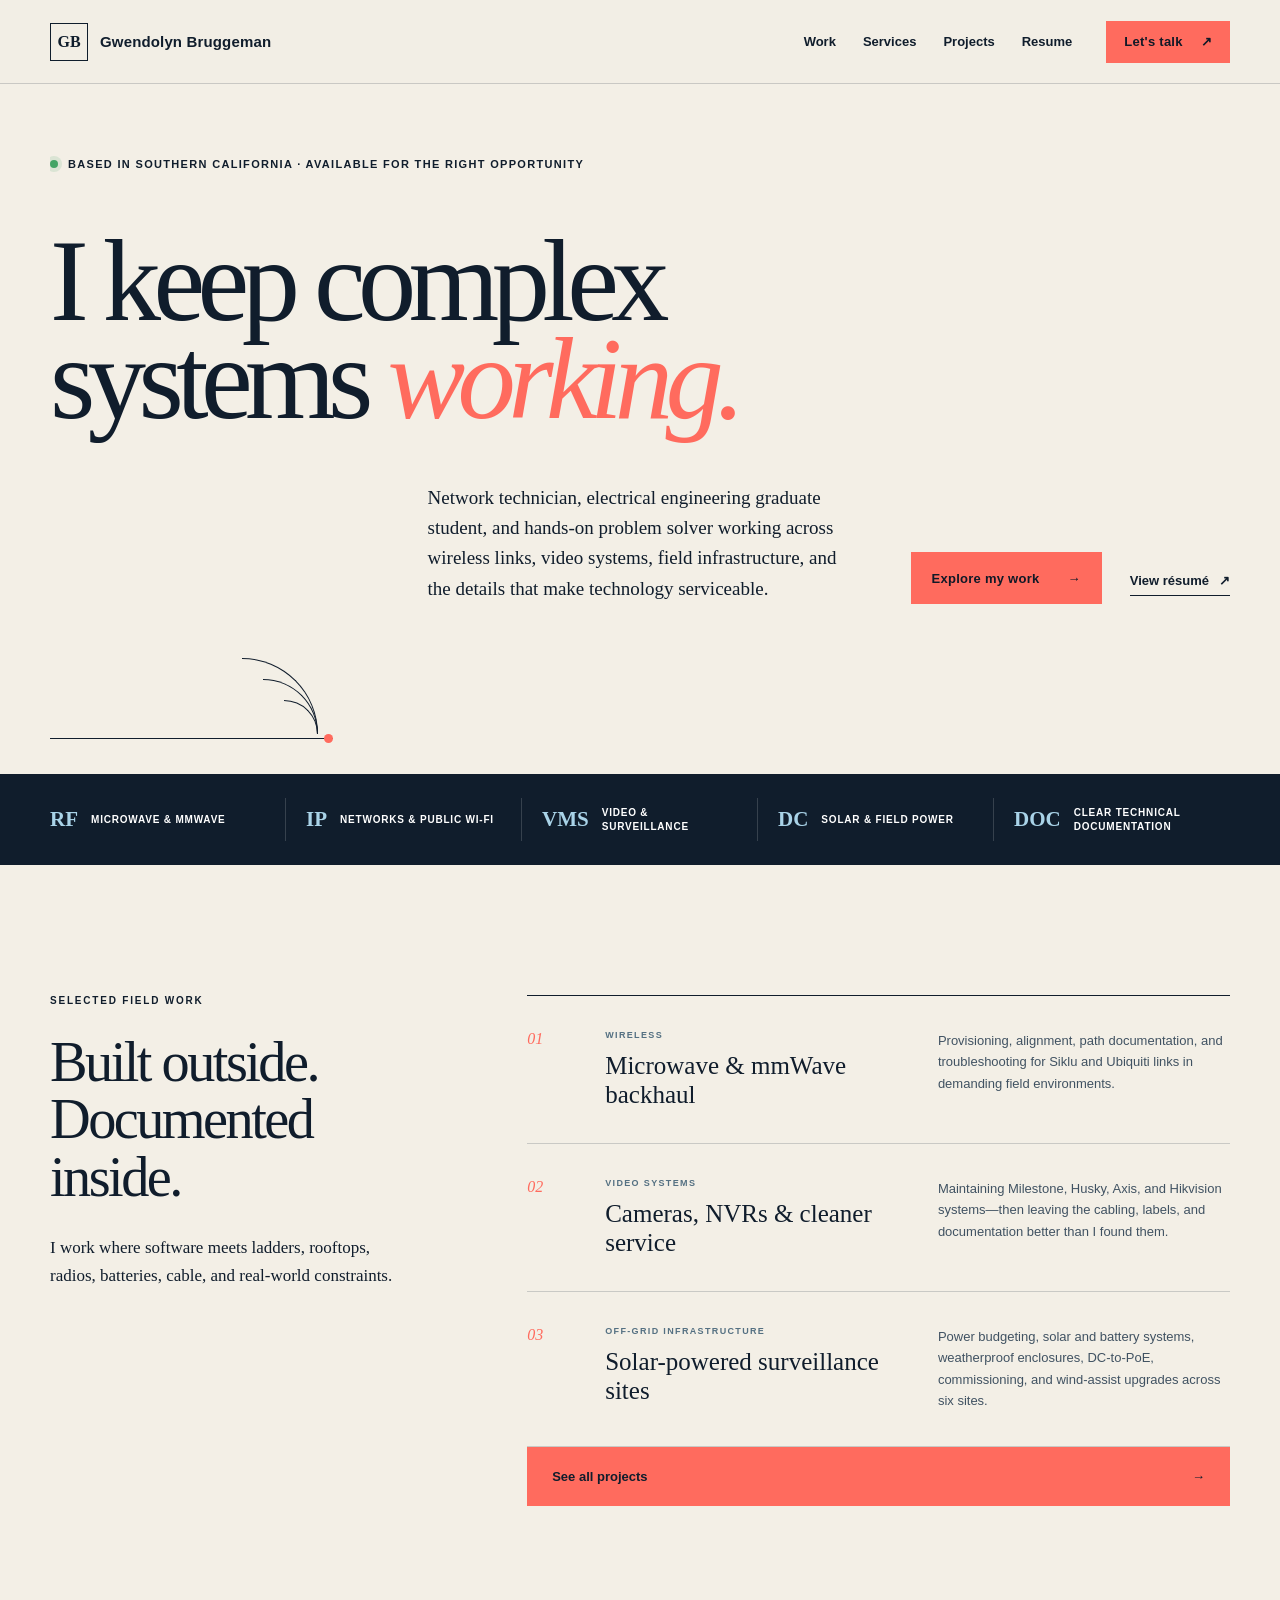
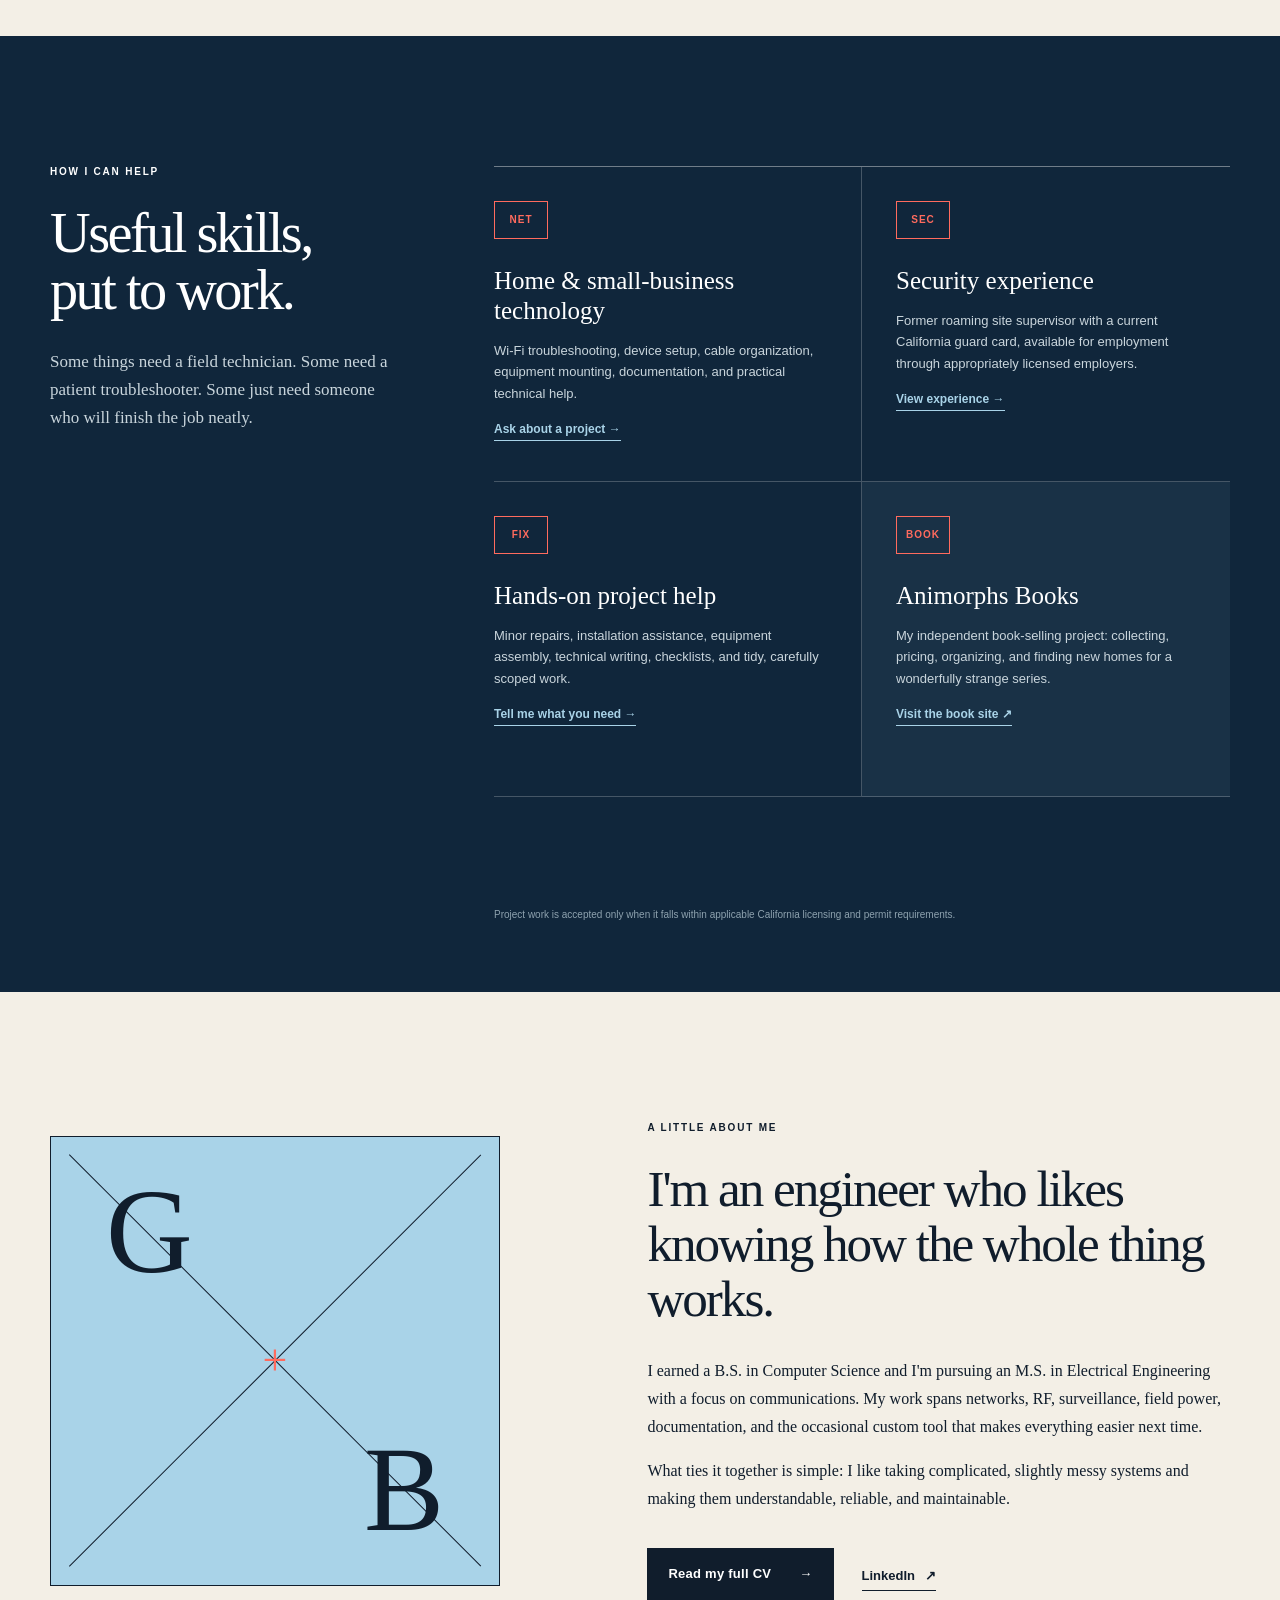
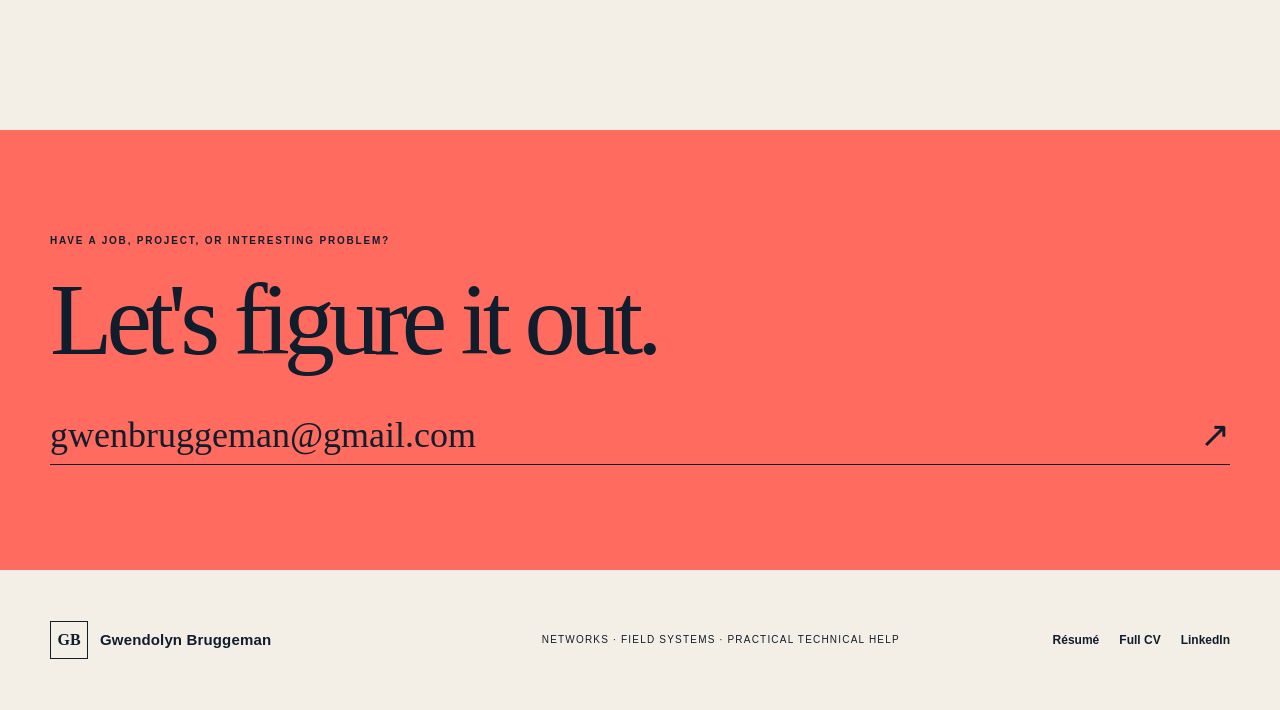
==== index.html @ 7a4c6c15 "Add files via upload" ====
<!doctype html>
<html lang="en">
<head>
  <meta charset="utf-8">
  <meta name="viewport" content="width=device-width, initial-scale=1">
  <title>Gwendolyn Bruggeman | Networks &amp; Field Systems</title>
  <meta name="description" content="Network technician and electrical engineering graduate student working across wireless links, video systems, field infrastructure, and practical technical projects.">
  <link rel="canonical" href="https://gwenbruggeman.com/">
  <link rel="icon" href="assets/favicon.svg">
  <link rel="stylesheet" href="assets/style.css">
  <meta property="og:type" content="website"><meta property="og:title" content="Gwendolyn Bruggeman"><meta property="og:description" content="Networks · Field Systems · Practical Technical Help"><meta property="og:url" content="https://gwenbruggeman.com/"><meta property="og:image" content="https://gwenbruggeman.com/assets/og.png">
  <meta name="twitter:card" content="summary_large_image"><meta name="twitter:title" content="Gwendolyn Bruggeman"><meta name="twitter:description" content="Networks · Field Systems · Practical Technical Help"><meta name="twitter:image" content="https://gwenbruggeman.com/assets/og.png">
  <script type="application/ld+json">{"@context":"https://schema.org","@type":"Person","name":"Gwendolyn Bruggeman","url":"https://gwenbruggeman.com","jobTitle":"Network Technician","sameAs":["https://www.linkedin.com/in/gwenbruggeman/"],"alumniOf":[{"@type":"CollegeOrUniversity","name":"Whitworth University"}]}</script>
</head>
<body><main>
  <header class="site-header"><a class="wordmark" href="./" aria-label="Gwendolyn Bruggeman home"><span>GB</span><strong>Gwendolyn Bruggeman</strong></a><nav aria-label="Main navigation"><a href="#work">Work</a><a href="#services">Services</a><a href="portfolio/">Projects</a><a href="resume/">Resume</a></nav><a class="button button-small" href="mailto:gwenbruggeman@gmail.com">Let&apos;s talk <span>↗</span></a></header>
  <section class="hero shell"><div class="hero-kicker"><span class="status-dot"></span> Based in Southern California · Available for the right opportunity</div><h1>I keep complex<br>systems <em>working.</em></h1><div class="hero-bottom"><p>Network technician, electrical engineering graduate student, and hands-on problem solver working across wireless links, video systems, field infrastructure, and the details that make technology serviceable.</p><div class="hero-actions"><a class="button" href="portfolio/">Explore my work <span>→</span></a><a class="text-link" href="resume/">View résumé <span>↗</span></a></div></div><div class="signal-line" aria-hidden="true"><span></span><i></i><i></i><i></i></div></section>
  <section class="proof-strip" aria-label="Areas of expertise"><div><b>RF</b><span>Microwave &amp; mmWave</span></div><div><b>IP</b><span>Networks &amp; public Wi-Fi</span></div><div><b>VMS</b><span>Video &amp; surveillance</span></div><div><b>DC</b><span>Solar &amp; field power</span></div><div><b>DOC</b><span>Clear technical documentation</span></div></section>
  <section class="section shell" id="work"><div class="section-intro"><p class="eyebrow">SELECTED FIELD WORK</p><h2>Built outside.<br>Documented inside.</h2><p class="lede">I work where software meets ladders, rooftops, radios, batteries, cable, and real-world constraints.</p></div><div class="project-list">
    <article class="project-row"><div class="project-number">01</div><div><p class="project-tag">WIRELESS</p><h3>Microwave &amp; mmWave backhaul</h3></div><p>Provisioning, alignment, path documentation, and troubleshooting for Siklu and Ubiquiti links in demanding field environments.</p></article>
    <article class="project-row"><div class="project-number">02</div><div><p class="project-tag">VIDEO SYSTEMS</p><h3>Cameras, NVRs &amp; cleaner service</h3></div><p>Maintaining Milestone, Husky, Axis, and Hikvision systems—then leaving the cabling, labels, and documentation better than I found them.</p></article>
    <article class="project-row"><div class="project-number">03</div><div><p class="project-tag">OFF-GRID INFRASTRUCTURE</p><h3>Solar-powered surveillance sites</h3></div><p>Power budgeting, solar and battery systems, weatherproof enclosures, DC-to-PoE, commissioning, and wind-assist upgrades across six sites.</p></article>
    <a class="all-projects" href="portfolio/">See all projects <span>→</span></a></div></section>
  <section class="services-section" id="services"><div class="shell"><div class="section-intro light"><p class="eyebrow">HOW I CAN HELP</p><h2>Useful skills,<br>put to work.</h2><p class="lede">Some things need a field technician. Some need a patient troubleshooter. Some just need someone who will finish the job neatly.</p></div><div class="service-grid">
    <article><span class="service-mark">NET</span><h3>Home &amp; small-business technology</h3><p>Wi-Fi troubleshooting, device setup, cable organization, equipment mounting, documentation, and practical technical help.</p><a href="mailto:gwenbruggeman@gmail.com?subject=Technical%20help">Ask about a project →</a></article>
    <article><span class="service-mark">SEC</span><h3>Security experience</h3><p>Former roaming site supervisor with a current California guard card, available for employment through appropriately licensed employers.</p><a href="cv/">View experience →</a></article>
    <article><span class="service-mark">FIX</span><h3>Hands-on project help</h3><p>Minor repairs, installation assistance, equipment assembly, technical writing, checklists, and tidy, carefully scoped work.</p><a href="mailto:gwenbruggeman@gmail.com?subject=Project%20inquiry">Tell me what you need →</a></article>
    <article class="books-card"><span class="service-mark">BOOK</span><h3>Animorphs Books</h3><p>My independent book-selling project: collecting, pricing, organizing, and finding new homes for a wonderfully strange series.</p><a href="https://animorphsbooks.com">Visit the book site ↗</a></article>
  </div><p class="scope-note">Project work is accepted only when it falls within applicable California licensing and permit requirements.</p></div></section>
  <section class="about-section shell"><div class="about-monogram" aria-hidden="true"><span>G</span><i>+</i><span>B</span></div><div class="about-copy"><p class="eyebrow">A LITTLE ABOUT ME</p><h2>I&apos;m an engineer who likes knowing how the whole thing works.</h2><p>I earned a B.S. in Computer Science and I&apos;m pursuing an M.S. in Electrical Engineering with a focus on communications. My work spans networks, RF, surveillance, field power, documentation, and the occasional custom tool that makes everything easier next time.</p><p>What ties it together is simple: I like taking complicated, slightly messy systems and making them understandable, reliable, and maintainable.</p><div class="about-links"><a class="button dark" href="cv/">Read my full CV <span>→</span></a><a class="text-link" href="https://www.linkedin.com/in/gwenbruggeman/">LinkedIn <span>↗</span></a></div></div></section>
  <section class="contact-section"><div class="shell contact-inner"><p class="eyebrow">HAVE A JOB, PROJECT, OR INTERESTING PROBLEM?</p><h2>Let&apos;s figure it out.</h2><a class="contact-email" href="mailto:gwenbruggeman@gmail.com">gwenbruggeman@gmail.com <span>↗</span></a></div></section>
  <footer class="site-footer shell"><div class="wordmark"><span>GB</span><strong>Gwendolyn Bruggeman</strong></div><p>Networks · Field Systems · Practical Technical Help</p><div><a href="resume/">Résumé</a><a href="cv/">Full CV</a><a href="https://www.linkedin.com/in/gwenbruggeman/">LinkedIn</a></div></footer>
</main></body></html>
---- assets/style.css ----
:root{--ink:#101d2c;--navy:#10263b;--paper:#f3efe6;--white:#fffdf8;--coral:#ff6b5e;--blue:#a9d3e8;--line:rgba(16,29,44,.18)}
*{box-sizing:border-box}html{scroll-behavior:smooth}body{margin:0;background:var(--paper);color:var(--ink);font-family:Arial,Helvetica,sans-serif}a{color:inherit;text-decoration:none}.shell{width:min(1180px,calc(100% - 48px));margin-inline:auto}
.site-header{min-height:84px;display:flex;align-items:center;padding:0 max(24px,calc((100vw - 1180px)/2));gap:34px;border-bottom:1px solid var(--line);background:rgba(243,239,230,.94);position:relative;z-index:10}.wordmark{display:flex;align-items:center;gap:12px;white-space:nowrap;margin-right:auto}.wordmark>span{display:grid;place-items:center;width:38px;height:38px;border:1px solid var(--ink);font-family:Georgia,serif;font-weight:bold}.wordmark strong{font-size:15px;letter-spacing:.01em}.site-header nav{display:flex;gap:27px}.site-header nav a{font-size:13px;font-weight:700}.site-header nav a:hover,.site-footer a:hover{color:var(--coral)}
.button{min-height:52px;display:inline-flex;align-items:center;justify-content:space-between;gap:28px;padding:0 20px;background:var(--coral);color:#111927;font-size:13px;font-weight:800;letter-spacing:.02em;border:1px solid var(--coral);transition:transform .18s,box-shadow .18s}.button:hover{transform:translateY(-2px);box-shadow:5px 5px 0 var(--ink)}.button-small{min-height:42px;padding-inline:17px;gap:18px}.button.dark{background:var(--ink);color:#fff;border-color:var(--ink)}.button.dark:hover{box-shadow:5px 5px 0 var(--coral)}.text-link{display:inline-flex;gap:10px;align-items:center;padding:12px 0 7px;border-bottom:1px solid currentColor;font-size:13px;font-weight:800}
.hero{padding-top:74px;min-height:690px;position:relative;overflow:hidden}.hero-kicker{display:flex;align-items:center;gap:10px;font-size:11px;letter-spacing:.12em;font-weight:800;text-transform:uppercase}.status-dot{width:8px;height:8px;border-radius:50%;background:#42a465;box-shadow:0 0 0 4px rgba(66,164,101,.14)}.hero h1{font-family:Georgia,'Times New Roman',serif;font-weight:400;font-size:clamp(64px,9.1vw,132px);letter-spacing:-.065em;line-height:.84;margin:62px 0 55px;max-width:1050px}.hero h1 em{color:var(--coral);font-weight:400}.hero-bottom{display:flex;align-items:flex-end;justify-content:space-between;gap:60px;padding-left:32%}.hero-bottom>p{font-family:Georgia,serif;max-width:610px;font-size:19px;line-height:1.6;margin:0}.hero-actions{display:flex;align-items:center;gap:28px;flex:0 0 auto}.signal-line{position:absolute;left:0;bottom:35px;width:24%;height:72px;border-bottom:1px solid var(--ink)}.signal-line span{position:absolute;bottom:-5px;right:0;width:9px;height:9px;background:var(--coral);border-radius:50%}.signal-line i{position:absolute;right:15px;bottom:4px;width:34px;height:34px;border:1px solid var(--ink);border-left:0;border-bottom:0;border-radius:0 100% 0 0}.signal-line i:nth-of-type(2){width:55px;height:55px}.signal-line i:nth-of-type(3){width:76px;height:76px}
.proof-strip{background:var(--ink);color:#fff;display:grid;grid-template-columns:repeat(5,1fr);padding:24px max(24px,calc((100vw - 1180px)/2))}.proof-strip div{display:flex;align-items:center;gap:13px;padding:8px 20px;border-right:1px solid rgba(255,255,255,.16)}.proof-strip div:first-child{padding-left:0}.proof-strip div:last-child{border:0}.proof-strip b{color:var(--blue);font-family:Georgia,serif;font-size:21px}.proof-strip span{font-size:10px;line-height:1.35;letter-spacing:.08em;text-transform:uppercase;font-weight:700}
.section{padding-top:130px;padding-bottom:130px;display:grid;grid-template-columns:34% 1fr;gap:76px}.eyebrow{font-size:10px!important;font-family:Arial,sans-serif!important;letter-spacing:.18em;font-weight:900;margin:0 0 28px}.section-intro h2{font-family:Georgia,serif;font-size:clamp(40px,4.4vw,64px);line-height:1.02;letter-spacing:-.045em;font-weight:400;margin:0 0 28px}.section-intro .lede{font-family:Georgia,serif;font-size:17px;line-height:1.65;max-width:350px}.project-list{border-top:1px solid var(--ink)}.project-row{display:grid;grid-template-columns:52px 1.05fr 1fr;gap:26px;padding:34px 0;border-bottom:1px solid var(--line)}.project-number{font-family:Georgia,serif;color:var(--coral);font-style:italic}.project-tag{color:#547082;font-size:9px!important;font-weight:900;letter-spacing:.15em;margin:0 0 11px}.project-row h3{margin:0;font-family:Georgia,serif;font-size:25px;font-weight:400;line-height:1.16}.project-row>p{font-size:13px;line-height:1.65;margin:0;color:#405262}.all-projects{display:flex;justify-content:space-between;background:var(--coral);padding:22px 25px;font-weight:800;font-size:13px}
.services-section{background:var(--navy);color:#fff;padding:130px 0 70px}.services-section>.shell{display:grid;grid-template-columns:30% 1fr;gap:90px}.section-intro.light .lede{color:#c9d5dc}.service-grid{display:grid;grid-template-columns:1fr 1fr;border-top:1px solid rgba(255,255,255,.4)}.service-grid article{min-height:315px;padding:34px 34px 26px 0;border-bottom:1px solid rgba(255,255,255,.22)}.service-grid article:nth-child(odd){border-right:1px solid rgba(255,255,255,.22)}.service-grid article:nth-child(even){padding-left:34px}.service-mark{display:grid;place-items:center;width:54px;height:38px;border:1px solid var(--coral);color:var(--coral);font-size:10px;letter-spacing:.1em;font-weight:900}.service-grid h3{font-family:Georgia,serif;font-weight:400;font-size:25px;line-height:1.2;margin:27px 0 14px}.service-grid p{color:#c9d5dc;line-height:1.65;font-size:13px;min-height:66px}.service-grid a{color:var(--blue);font-size:12px;font-weight:800;border-bottom:1px solid currentColor;padding-bottom:4px}.books-card{background:rgba(169,211,232,.06)}.scope-note{grid-column:2;color:#8ea2af;font-size:10px;line-height:1.5;margin:20px 0 0}
.about-section{padding-top:130px;padding-bottom:130px;display:grid;grid-template-columns:43% 1fr;gap:90px;align-items:center}.about-monogram{aspect-ratio:1;max-width:450px;border:1px solid var(--ink);display:grid;place-items:center;position:relative;background:var(--blue);overflow:hidden}.about-monogram:before,.about-monogram:after{content:'';position:absolute;width:130%;height:1px;background:var(--ink);transform:rotate(45deg)}.about-monogram:after{transform:rotate(-45deg)}.about-monogram span{position:absolute;font:120px/.8 Georgia,serif;z-index:1}.about-monogram span:first-child{top:47px;left:55px}.about-monogram span:last-child{bottom:47px;right:55px}.about-monogram i{font:44px Georgia,serif;color:var(--coral);z-index:2}.about-copy h2{font:400 clamp(38px,4vw,57px)/1.08 Georgia,serif;letter-spacing:-.04em;margin:0 0 30px}.about-copy>p:not(.eyebrow){font:16px/1.75 Georgia,serif;max-width:610px}.about-links{display:flex;align-items:center;gap:28px;margin-top:35px}
.contact-section{background:var(--coral);padding:105px 0}.contact-inner h2{font:400 clamp(58px,8vw,110px)/.9 Georgia,serif;letter-spacing:-.06em;margin:0 0 48px}.contact-email{font:400 clamp(20px,3vw,36px) Georgia,serif;border-bottom:1px solid currentColor;padding-bottom:8px;display:flex;justify-content:space-between}.site-footer{min-height:140px;display:flex;align-items:center;gap:35px}.site-footer>p{margin:0 auto;font-size:10px;text-transform:uppercase;letter-spacing:.12em}.site-footer>div:last-child{display:flex;gap:20px;font-size:12px;font-weight:700}
.page-hero{padding:100px 0 110px;border-bottom:1px solid var(--ink)}.page-hero h1{font:400 clamp(62px,8.5vw,118px)/.88 Georgia,serif;letter-spacing:-.06em;margin:0 0 42px}.page-hero h1 em{color:var(--coral);font-weight:400}.page-hero>p:last-child{font:18px/1.65 Georgia,serif;max-width:700px;margin-left:34%}.page-hero.compact h1{font-size:clamp(58px,7.5vw,100px)}
.portfolio-list{padding:45px 0 120px}.case-study{padding:65px 0;border-bottom:1px solid var(--line)}.case-head{display:grid;grid-template-columns:70px 1fr;margin-bottom:43px}.case-head>span{font:italic 19px Georgia,serif;color:var(--coral)}.case-head h2{font:400 clamp(34px,4vw,54px)/1 Georgia,serif;letter-spacing:-.04em;margin:0 0 12px}.case-head small{font-size:11px;letter-spacing:.08em;color:#627381;text-transform:uppercase}.case-body{display:grid;grid-template-columns:repeat(3,1fr);gap:50px;margin-left:70px}.case-body b{font-size:9px;letter-spacing:.17em}.case-body p{font:15px/1.65 Georgia,serif;color:#354959}.case-stack{margin:30px 0 0 70px;padding-top:18px;border-top:1px solid var(--line);font-size:10px;letter-spacing:.1em;text-transform:uppercase;color:#597080}
.resume-page{padding:90px 0 120px}.resume-title{display:grid;grid-template-columns:1fr auto;gap:60px;padding-bottom:65px;border-bottom:3px solid var(--ink)}.resume-title h1{font:400 clamp(65px,8vw,108px)/.82 Georgia,serif;letter-spacing:-.07em;margin:0}.resume-role{font-size:12px;font-weight:900;letter-spacing:.1em;text-transform:uppercase;margin-top:35px}.resume-actions{display:flex;flex-direction:column;align-items:flex-end;justify-content:flex-end;gap:14px;font-size:12px;font-weight:700}.resume-grid{display:grid;grid-template-columns:30% 1fr;gap:80px;padding-top:60px}.resume-grid aside{border-right:1px solid var(--line);padding-right:45px}.resume-grid aside section{margin-bottom:50px}.resume-grid h2{font-size:10px;letter-spacing:.17em;text-transform:uppercase;margin:0 0 22px}.resume-grid aside ul{list-style:none;padding:0}.resume-grid aside li,.resume-grid aside p{font:14px/1.6 Georgia,serif;margin-bottom:9px}.resume-grid aside li:before{content:'—';color:var(--coral);margin-right:8px}.resume-grid aside i{color:#5f7281}.resume-summary{font:22px/1.6 Georgia,serif;margin:0 0 55px}.resume-main article{display:grid;grid-template-columns:1fr auto;gap:20px;padding:34px 0;border-top:1px solid var(--line)}.resume-main article h3{font:400 29px Georgia,serif;margin:0 0 5px}.resume-main article span{font-size:11px;font-weight:800;letter-spacing:.08em;text-transform:uppercase;color:#537083}.resume-main article time{font:italic 14px Georgia,serif;color:#597080}.resume-main article ul{grid-column:1/-1;margin:0;padding-left:18px}.resume-main article li{font:15px/1.62 Georgia,serif;margin:7px 0}
.cv-layout{display:grid;grid-template-columns:25% 1fr;gap:80px;padding:90px 0 130px}.cv-layout aside{border-right:1px solid var(--line);padding-right:40px}.cv-layout aside>div{margin-bottom:50px}.cv-layout aside a{display:block;font-size:12px;font-weight:700;margin-bottom:12px;overflow-wrap:anywhere}.cv-layout aside p:not(.eyebrow){font:14px/1.7 Georgia,serif}.cv-heading{display:flex;justify-content:space-between}.cv-heading a{font-size:12px;font-weight:800}.cv-item{display:grid;grid-template-columns:42px 1fr auto;gap:24px;padding:34px 0;border-top:1px solid var(--line)}.cv-item>span{font:italic 13px Georgia,serif;color:var(--coral)}.cv-item h2{font:400 28px Georgia,serif;margin:0 0 6px}.cv-item h3{font-size:10px;letter-spacing:.12em;text-transform:uppercase;margin:0 0 15px;color:#537083}.cv-item p{font:14px/1.65 Georgia,serif;margin:0;max-width:620px}.cv-item time{font:italic 13px Georgia,serif;color:#597080}.cv-extra{background:var(--blue);padding:38px;margin-top:45px}.cv-extra p:not(.eyebrow){font:15px/1.65 Georgia,serif}
@media(max-width:900px){.site-header nav{display:none}.hero{min-height:auto;padding-bottom:90px}.hero-bottom{padding-left:0;align-items:flex-start;flex-direction:column}.signal-line{display:none}.proof-strip{grid-template-columns:1fr 1fr}.proof-strip div{border-bottom:1px solid rgba(255,255,255,.16)}.section,.services-section>.shell,.about-section{grid-template-columns:1fr;gap:60px}.scope-note{grid-column:1}.section-intro .lede{max-width:600px}.page-hero>p:last-child{margin-left:0}.resume-grid,.cv-layout{grid-template-columns:1fr;gap:50px}.resume-grid aside,.cv-layout aside{border-right:0;border-bottom:1px solid var(--line);padding-right:0;display:grid;grid-template-columns:repeat(2,1fr);gap:25px}.case-body{grid-template-columns:1fr;margin-left:70px;gap:18px}}
@media(max-width:620px){.shell{width:min(100% - 32px,1180px)}.site-header{min-height:72px;padding-inline:16px}.site-header .wordmark strong{display:none}.button-small{font-size:11px}.hero{padding-top:48px}.hero h1{margin:42px 0 40px;font-size:59px}.hero-bottom>p{font-size:17px}.hero-actions{align-items:stretch;flex-direction:column;width:100%}.proof-strip{grid-template-columns:1fr}.proof-strip div{padding:12px 0;border-right:0}.section,.services-section{padding-top:85px;padding-bottom:85px}.project-row{grid-template-columns:38px 1fr}.project-row>p{grid-column:2}.service-grid{grid-template-columns:1fr}.service-grid article:nth-child(odd){border-right:0}.service-grid article:nth-child(even){padding-left:0}.about-section{padding-top:85px;padding-bottom:85px}.about-monogram{width:100%}.site-footer{flex-direction:column;justify-content:center;padding-block:40px}.site-footer>p{margin:0;text-align:center}.page-hero{padding:70px 0}.page-hero h1{font-size:53px}.case-head{grid-template-columns:38px 1fr}.case-body{margin-left:38px}.case-stack{margin-left:38px}.resume-title{grid-template-columns:1fr}.resume-title h1{font-size:61px}.resume-actions{align-items:flex-start}.resume-grid aside,.cv-layout aside{grid-template-columns:1fr}.cv-item{grid-template-columns:30px 1fr}.cv-item time{grid-column:2}.cv-heading{display:block}.cv-heading a{display:block;margin-bottom:25px}}
@media(prefers-reduced-motion:reduce){html{scroll-behavior:auto}.button{transition:none}}
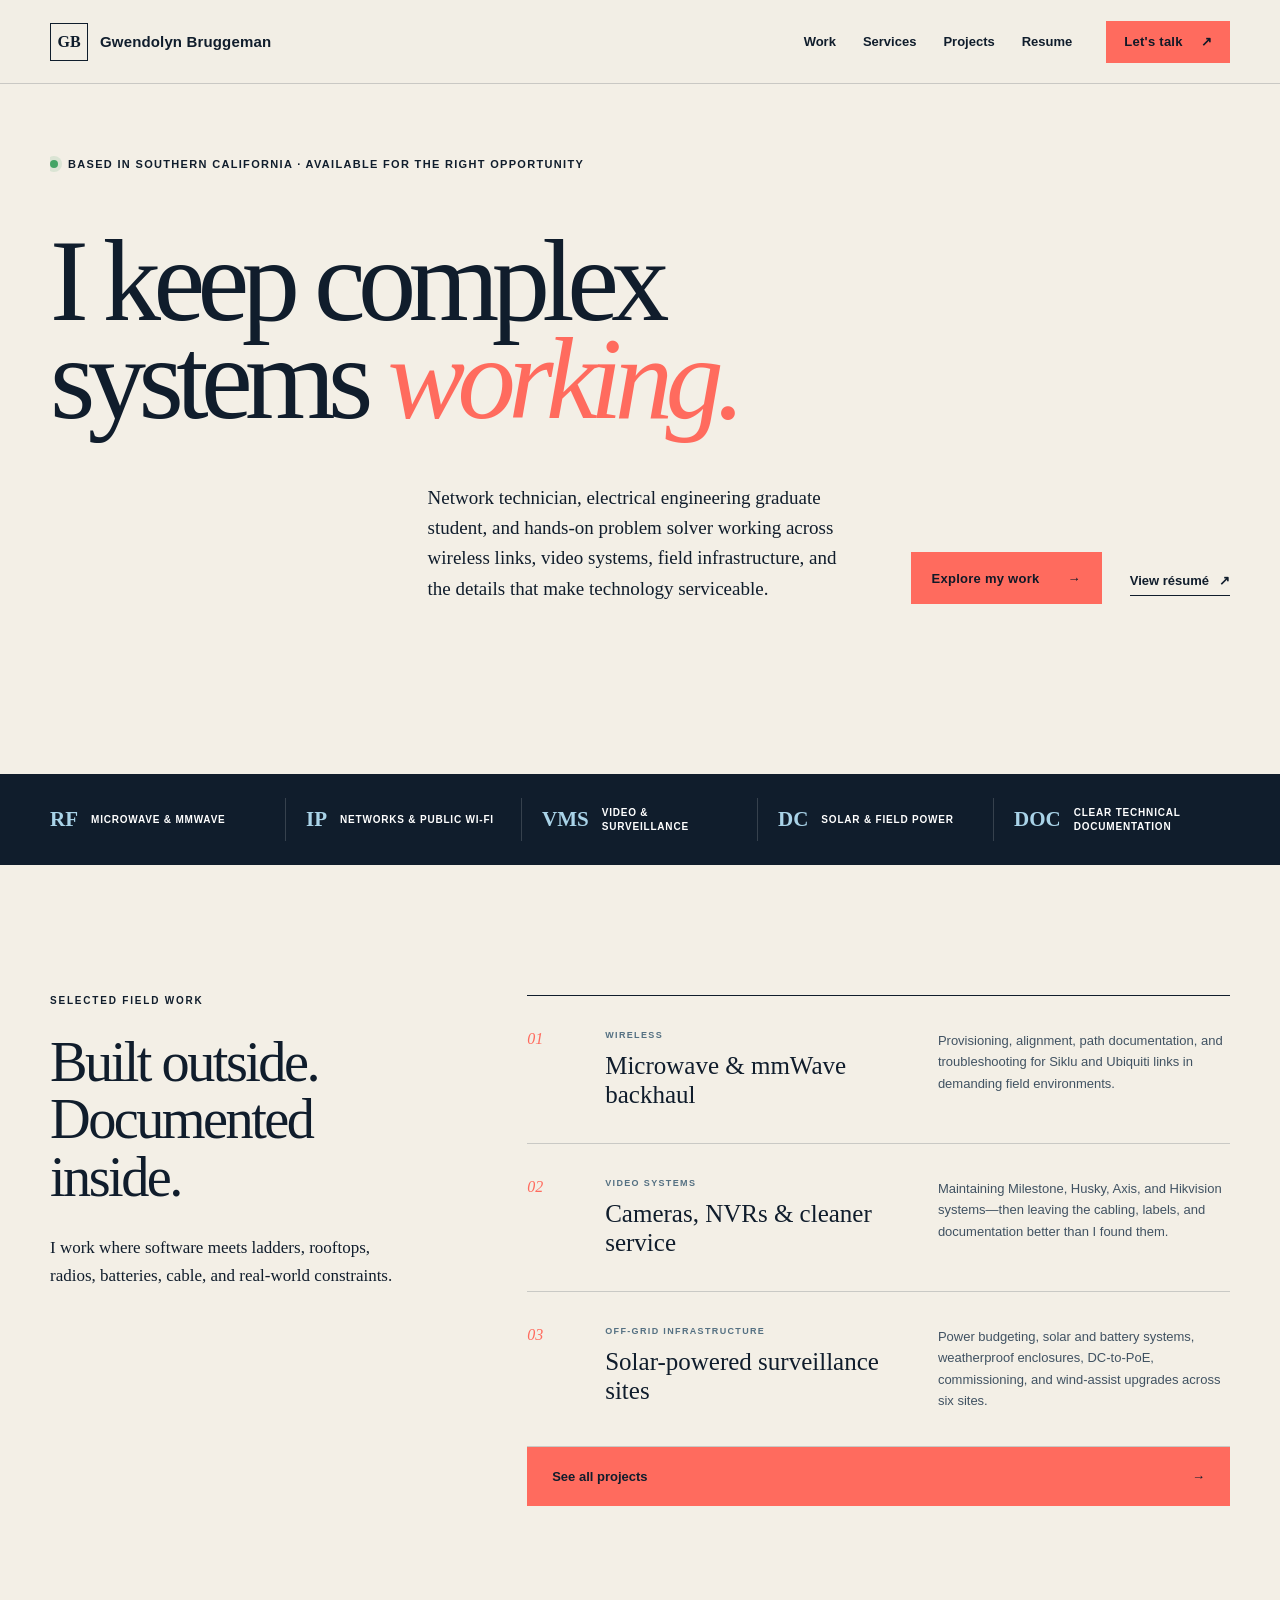
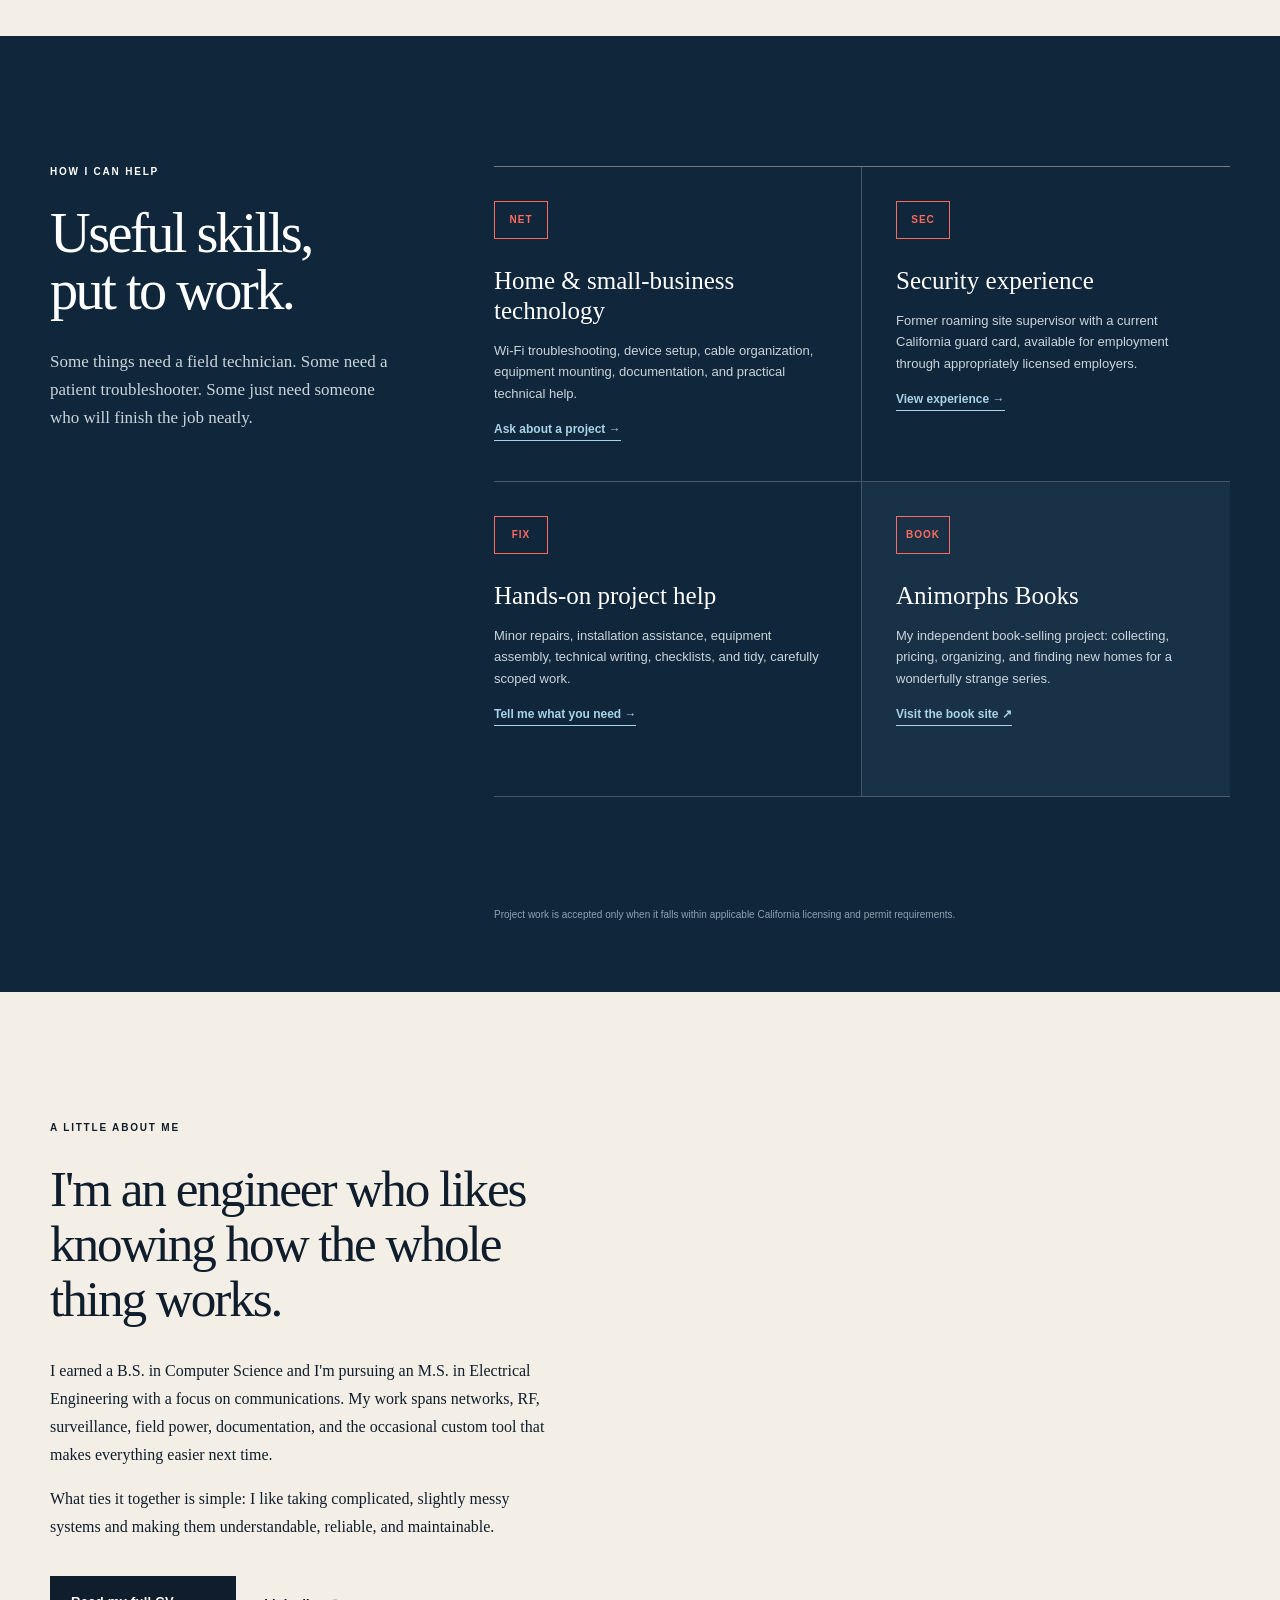
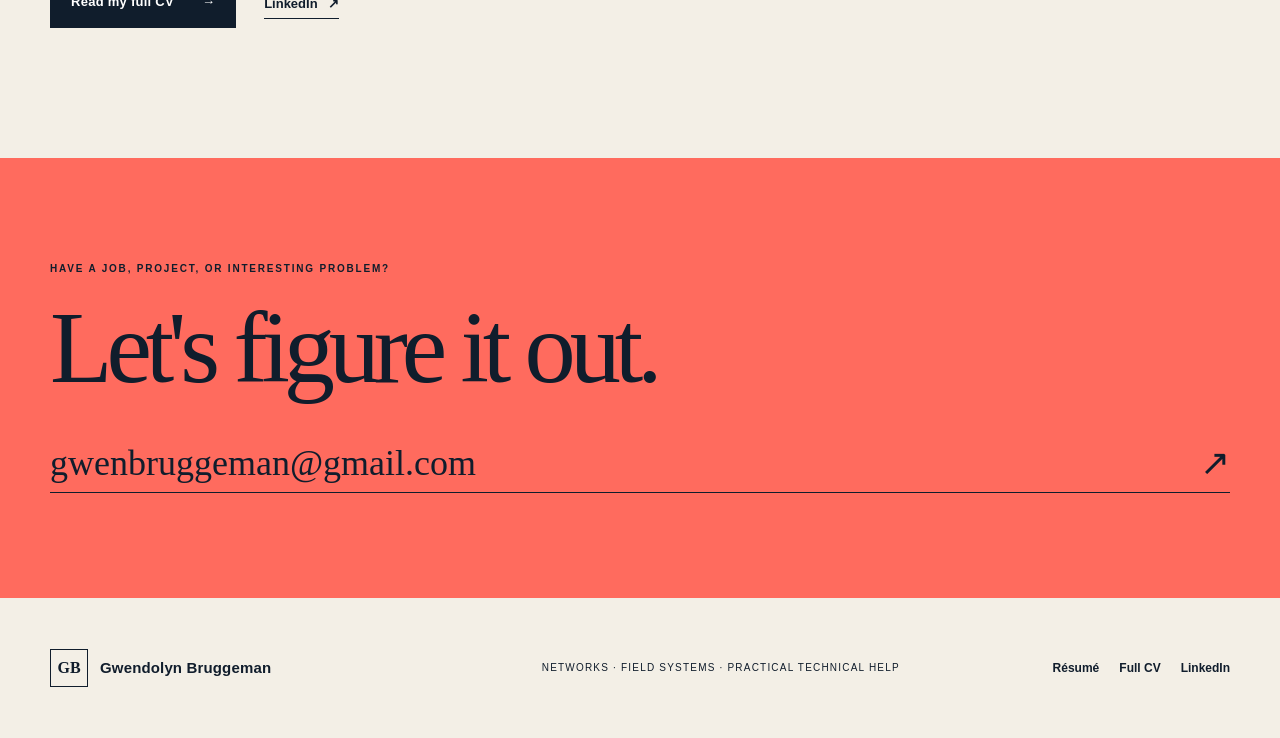
==== commit 3640a952: "Update index.html Removed extra graphics" ====
--- a/index.html
+++ b/index.html
@@ -14,7 +14,7 @@
 </head>
 <body><main>
   <header class="site-header"><a class="wordmark" href="./" aria-label="Gwendolyn Bruggeman home"><span>GB</span><strong>Gwendolyn Bruggeman</strong></a><nav aria-label="Main navigation"><a href="#work">Work</a><a href="#services">Services</a><a href="portfolio/">Projects</a><a href="resume/">Resume</a></nav><a class="button button-small" href="mailto:gwenbruggeman@gmail.com">Let&apos;s talk <span>↗</span></a></header>
-  <section class="hero shell"><div class="hero-kicker"><span class="status-dot"></span> Based in Southern California · Available for the right opportunity</div><h1>I keep complex<br>systems <em>working.</em></h1><div class="hero-bottom"><p>Network technician, electrical engineering graduate student, and hands-on problem solver working across wireless links, video systems, field infrastructure, and the details that make technology serviceable.</p><div class="hero-actions"><a class="button" href="portfolio/">Explore my work <span>→</span></a><a class="text-link" href="resume/">View résumé <span>↗</span></a></div></div><div class="signal-line" aria-hidden="true"><span></span><i></i><i></i><i></i></div></section>
+  <section class="hero shell"><div class="hero-kicker"><span class="status-dot"></span> Based in Southern California · Available for the right opportunity</div><h1>I keep complex<br>systems <em>working.</em></h1><div class="hero-bottom"><p>Network technician, electrical engineering graduate student, and hands-on problem solver working across wireless links, video systems, field infrastructure, and the details that make technology serviceable.</p><div class="hero-actions"><a class="button" href="portfolio/">Explore my work <span>→</span></a><a class="text-link" href="resume/">View résumé <span>↗</span></a></div></div></section>
   <section class="proof-strip" aria-label="Areas of expertise"><div><b>RF</b><span>Microwave &amp; mmWave</span></div><div><b>IP</b><span>Networks &amp; public Wi-Fi</span></div><div><b>VMS</b><span>Video &amp; surveillance</span></div><div><b>DC</b><span>Solar &amp; field power</span></div><div><b>DOC</b><span>Clear technical documentation</span></div></section>
   <section class="section shell" id="work"><div class="section-intro"><p class="eyebrow">SELECTED FIELD WORK</p><h2>Built outside.<br>Documented inside.</h2><p class="lede">I work where software meets ladders, rooftops, radios, batteries, cable, and real-world constraints.</p></div><div class="project-list">
     <article class="project-row"><div class="project-number">01</div><div><p class="project-tag">WIRELESS</p><h3>Microwave &amp; mmWave backhaul</h3></div><p>Provisioning, alignment, path documentation, and troubleshooting for Siklu and Ubiquiti links in demanding field environments.</p></article>
@@ -27,7 +27,7 @@
     <article><span class="service-mark">FIX</span><h3>Hands-on project help</h3><p>Minor repairs, installation assistance, equipment assembly, technical writing, checklists, and tidy, carefully scoped work.</p><a href="mailto:gwenbruggeman@gmail.com?subject=Project%20inquiry">Tell me what you need →</a></article>
     <article class="books-card"><span class="service-mark">BOOK</span><h3>Animorphs Books</h3><p>My independent book-selling project: collecting, pricing, organizing, and finding new homes for a wonderfully strange series.</p><a href="https://animorphsbooks.com">Visit the book site ↗</a></article>
   </div><p class="scope-note">Project work is accepted only when it falls within applicable California licensing and permit requirements.</p></div></section>
-  <section class="about-section shell"><div class="about-monogram" aria-hidden="true"><span>G</span><i>+</i><span>B</span></div><div class="about-copy"><p class="eyebrow">A LITTLE ABOUT ME</p><h2>I&apos;m an engineer who likes knowing how the whole thing works.</h2><p>I earned a B.S. in Computer Science and I&apos;m pursuing an M.S. in Electrical Engineering with a focus on communications. My work spans networks, RF, surveillance, field power, documentation, and the occasional custom tool that makes everything easier next time.</p><p>What ties it together is simple: I like taking complicated, slightly messy systems and making them understandable, reliable, and maintainable.</p><div class="about-links"><a class="button dark" href="cv/">Read my full CV <span>→</span></a><a class="text-link" href="https://www.linkedin.com/in/gwenbruggeman/">LinkedIn <span>↗</span></a></div></div></section>
+  <section class="about-section shell"><div class="about-copy"><p class="eyebrow">A LITTLE ABOUT ME</p><h2>I&apos;m an engineer who likes knowing how the whole thing works.</h2><p>I earned a B.S. in Computer Science and I&apos;m pursuing an M.S. in Electrical Engineering with a focus on communications. My work spans networks, RF, surveillance, field power, documentation, and the occasional custom tool that makes everything easier next time.</p><p>What ties it together is simple: I like taking complicated, slightly messy systems and making them understandable, reliable, and maintainable.</p><div class="about-links"><a class="button dark" href="cv/">Read my full CV <span>→</span></a><a class="text-link" href="https://www.linkedin.com/in/gwenbruggeman/">LinkedIn <span>↗</span></a></div></div></section>
   <section class="contact-section"><div class="shell contact-inner"><p class="eyebrow">HAVE A JOB, PROJECT, OR INTERESTING PROBLEM?</p><h2>Let&apos;s figure it out.</h2><a class="contact-email" href="mailto:gwenbruggeman@gmail.com">gwenbruggeman@gmail.com <span>↗</span></a></div></section>
   <footer class="site-footer shell"><div class="wordmark"><span>GB</span><strong>Gwendolyn Bruggeman</strong></div><p>Networks · Field Systems · Practical Technical Help</p><div><a href="resume/">Résumé</a><a href="cv/">Full CV</a><a href="https://www.linkedin.com/in/gwenbruggeman/">LinkedIn</a></div></footer>
 </main></body></html>
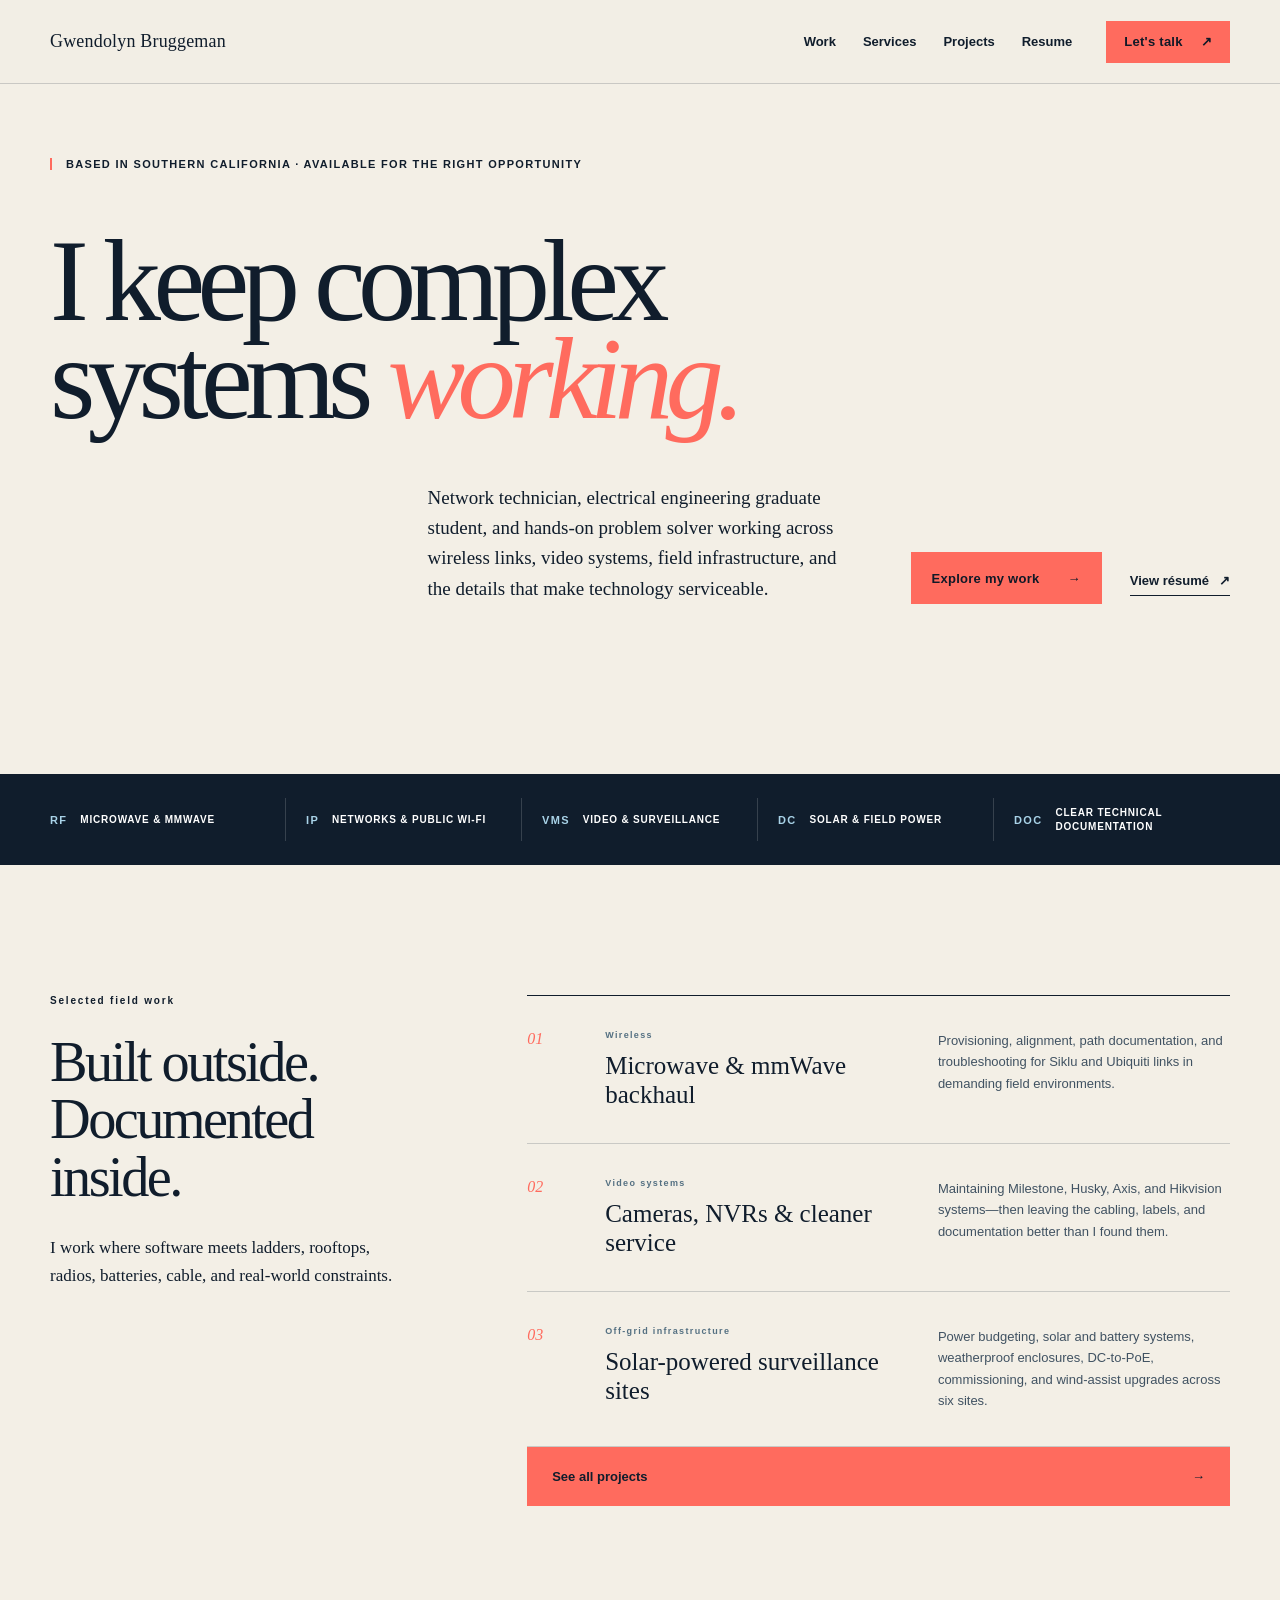
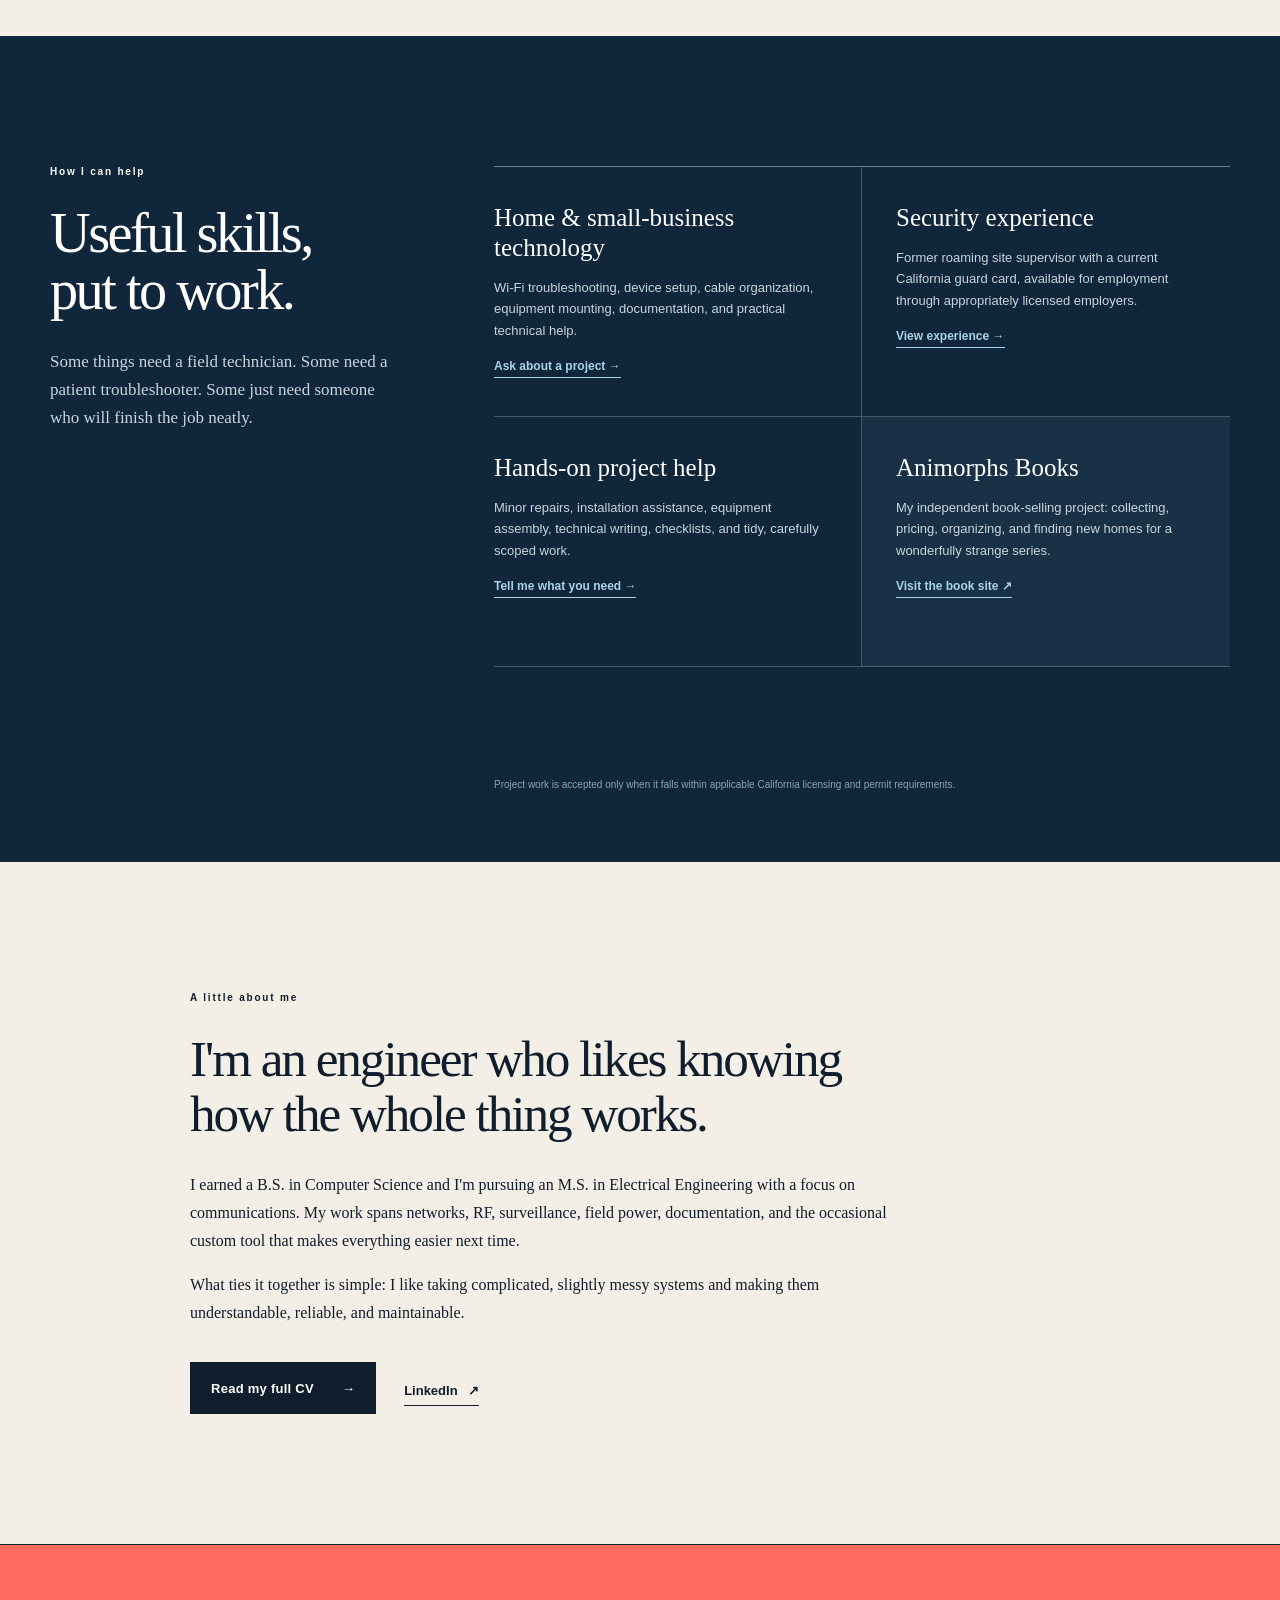
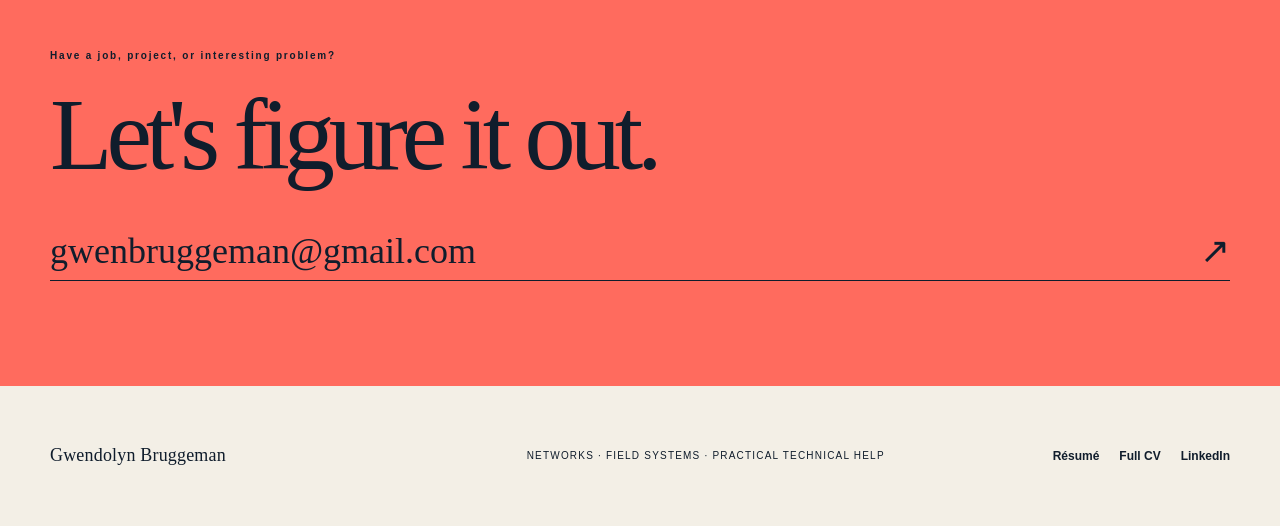
==== commit 69a2f4f6: "Add files via upload Format and simplify homepage markup" ====
--- a/index.html
+++ b/index.html
@@ -1,33 +1,314 @@
 <!doctype html>
 <html lang="en">
-<head>
-  <meta charset="utf-8">
-  <meta name="viewport" content="width=device-width, initial-scale=1">
-  <title>Gwendolyn Bruggeman | Networks &amp; Field Systems</title>
-  <meta name="description" content="Network technician and electrical engineering graduate student working across wireless links, video systems, field infrastructure, and practical technical projects.">
-  <link rel="canonical" href="https://gwenbruggeman.com/">
-  <link rel="icon" href="assets/favicon.svg">
-  <link rel="stylesheet" href="assets/style.css">
-  <meta property="og:type" content="website"><meta property="og:title" content="Gwendolyn Bruggeman"><meta property="og:description" content="Networks · Field Systems · Practical Technical Help"><meta property="og:url" content="https://gwenbruggeman.com/"><meta property="og:image" content="https://gwenbruggeman.com/assets/og.png">
-  <meta name="twitter:card" content="summary_large_image"><meta name="twitter:title" content="Gwendolyn Bruggeman"><meta name="twitter:description" content="Networks · Field Systems · Practical Technical Help"><meta name="twitter:image" content="https://gwenbruggeman.com/assets/og.png">
-  <script type="application/ld+json">{"@context":"https://schema.org","@type":"Person","name":"Gwendolyn Bruggeman","url":"https://gwenbruggeman.com","jobTitle":"Network Technician","sameAs":["https://www.linkedin.com/in/gwenbruggeman/"],"alumniOf":[{"@type":"CollegeOrUniversity","name":"Whitworth University"}]}</script>
-</head>
-<body><main>
-  <header class="site-header"><a class="wordmark" href="./" aria-label="Gwendolyn Bruggeman home"><span>GB</span><strong>Gwendolyn Bruggeman</strong></a><nav aria-label="Main navigation"><a href="#work">Work</a><a href="#services">Services</a><a href="portfolio/">Projects</a><a href="resume/">Resume</a></nav><a class="button button-small" href="mailto:gwenbruggeman@gmail.com">Let&apos;s talk <span>↗</span></a></header>
-  <section class="hero shell"><div class="hero-kicker"><span class="status-dot"></span> Based in Southern California · Available for the right opportunity</div><h1>I keep complex<br>systems <em>working.</em></h1><div class="hero-bottom"><p>Network technician, electrical engineering graduate student, and hands-on problem solver working across wireless links, video systems, field infrastructure, and the details that make technology serviceable.</p><div class="hero-actions"><a class="button" href="portfolio/">Explore my work <span>→</span></a><a class="text-link" href="resume/">View résumé <span>↗</span></a></div></div></section>
-  <section class="proof-strip" aria-label="Areas of expertise"><div><b>RF</b><span>Microwave &amp; mmWave</span></div><div><b>IP</b><span>Networks &amp; public Wi-Fi</span></div><div><b>VMS</b><span>Video &amp; surveillance</span></div><div><b>DC</b><span>Solar &amp; field power</span></div><div><b>DOC</b><span>Clear technical documentation</span></div></section>
-  <section class="section shell" id="work"><div class="section-intro"><p class="eyebrow">SELECTED FIELD WORK</p><h2>Built outside.<br>Documented inside.</h2><p class="lede">I work where software meets ladders, rooftops, radios, batteries, cable, and real-world constraints.</p></div><div class="project-list">
-    <article class="project-row"><div class="project-number">01</div><div><p class="project-tag">WIRELESS</p><h3>Microwave &amp; mmWave backhaul</h3></div><p>Provisioning, alignment, path documentation, and troubleshooting for Siklu and Ubiquiti links in demanding field environments.</p></article>
-    <article class="project-row"><div class="project-number">02</div><div><p class="project-tag">VIDEO SYSTEMS</p><h3>Cameras, NVRs &amp; cleaner service</h3></div><p>Maintaining Milestone, Husky, Axis, and Hikvision systems—then leaving the cabling, labels, and documentation better than I found them.</p></article>
-    <article class="project-row"><div class="project-number">03</div><div><p class="project-tag">OFF-GRID INFRASTRUCTURE</p><h3>Solar-powered surveillance sites</h3></div><p>Power budgeting, solar and battery systems, weatherproof enclosures, DC-to-PoE, commissioning, and wind-assist upgrades across six sites.</p></article>
-    <a class="all-projects" href="portfolio/">See all projects <span>→</span></a></div></section>
-  <section class="services-section" id="services"><div class="shell"><div class="section-intro light"><p class="eyebrow">HOW I CAN HELP</p><h2>Useful skills,<br>put to work.</h2><p class="lede">Some things need a field technician. Some need a patient troubleshooter. Some just need someone who will finish the job neatly.</p></div><div class="service-grid">
-    <article><span class="service-mark">NET</span><h3>Home &amp; small-business technology</h3><p>Wi-Fi troubleshooting, device setup, cable organization, equipment mounting, documentation, and practical technical help.</p><a href="mailto:gwenbruggeman@gmail.com?subject=Technical%20help">Ask about a project →</a></article>
-    <article><span class="service-mark">SEC</span><h3>Security experience</h3><p>Former roaming site supervisor with a current California guard card, available for employment through appropriately licensed employers.</p><a href="cv/">View experience →</a></article>
-    <article><span class="service-mark">FIX</span><h3>Hands-on project help</h3><p>Minor repairs, installation assistance, equipment assembly, technical writing, checklists, and tidy, carefully scoped work.</p><a href="mailto:gwenbruggeman@gmail.com?subject=Project%20inquiry">Tell me what you need →</a></article>
-    <article class="books-card"><span class="service-mark">BOOK</span><h3>Animorphs Books</h3><p>My independent book-selling project: collecting, pricing, organizing, and finding new homes for a wonderfully strange series.</p><a href="https://animorphsbooks.com">Visit the book site ↗</a></article>
-  </div><p class="scope-note">Project work is accepted only when it falls within applicable California licensing and permit requirements.</p></div></section>
-  <section class="about-section shell"><div class="about-copy"><p class="eyebrow">A LITTLE ABOUT ME</p><h2>I&apos;m an engineer who likes knowing how the whole thing works.</h2><p>I earned a B.S. in Computer Science and I&apos;m pursuing an M.S. in Electrical Engineering with a focus on communications. My work spans networks, RF, surveillance, field power, documentation, and the occasional custom tool that makes everything easier next time.</p><p>What ties it together is simple: I like taking complicated, slightly messy systems and making them understandable, reliable, and maintainable.</p><div class="about-links"><a class="button dark" href="cv/">Read my full CV <span>→</span></a><a class="text-link" href="https://www.linkedin.com/in/gwenbruggeman/">LinkedIn <span>↗</span></a></div></div></section>
-  <section class="contact-section"><div class="shell contact-inner"><p class="eyebrow">HAVE A JOB, PROJECT, OR INTERESTING PROBLEM?</p><h2>Let&apos;s figure it out.</h2><a class="contact-email" href="mailto:gwenbruggeman@gmail.com">gwenbruggeman@gmail.com <span>↗</span></a></div></section>
-  <footer class="site-footer shell"><div class="wordmark"><span>GB</span><strong>Gwendolyn Bruggeman</strong></div><p>Networks · Field Systems · Practical Technical Help</p><div><a href="resume/">Résumé</a><a href="cv/">Full CV</a><a href="https://www.linkedin.com/in/gwenbruggeman/">LinkedIn</a></div></footer>
-</main></body></html>
+  <head>
+    <meta charset="utf-8">
+    <meta name="viewport" content="width=device-width, initial-scale=1">
+
+    <title>Gwendolyn Bruggeman | Networks &amp; Field Systems</title>
+    <meta
+      name="description"
+      content="Network technician and electrical engineering graduate student working across wireless links, video systems, field infrastructure, and practical technical projects."
+    >
+
+    <link rel="canonical" href="https://gwenbruggeman.com/">
+    <link rel="icon" href="assets/favicon.svg">
+    <link rel="stylesheet" href="assets/style.css">
+
+    <!-- Social sharing metadata -->
+    <meta property="og:type" content="website">
+    <meta property="og:title" content="Gwendolyn Bruggeman">
+    <meta
+      property="og:description"
+      content="Networks · Field Systems · Practical Technical Help"
+    >
+    <meta property="og:url" content="https://gwenbruggeman.com/">
+    <meta
+      property="og:image"
+      content="https://gwenbruggeman.com/assets/og.png"
+    >
+
+    <meta name="twitter:card" content="summary_large_image">
+    <meta name="twitter:title" content="Gwendolyn Bruggeman">
+    <meta
+      name="twitter:description"
+      content="Networks · Field Systems · Practical Technical Help"
+    >
+    <meta
+      name="twitter:image"
+      content="https://gwenbruggeman.com/assets/og.png"
+    >
+
+    <!-- Structured information for search engines -->
+    <script type="application/ld+json">
+      {
+        "@context": "https://schema.org",
+        "@type": "Person",
+        "name": "Gwendolyn Bruggeman",
+        "url": "https://gwenbruggeman.com",
+        "jobTitle": "Network Technician",
+        "sameAs": [
+          "https://www.linkedin.com/in/gwenbruggeman/"
+        ],
+        "alumniOf": [
+          {
+            "@type": "CollegeOrUniversity",
+            "name": "Whitworth University"
+          }
+        ]
+      }
+    </script>
+  </head>
+
+  <body>
+    <header class="site-header">
+      <a
+        class="wordmark"
+        href="./"
+        aria-label="Gwendolyn Bruggeman home"
+      >
+        <strong>Gwendolyn Bruggeman</strong>
+      </a>
+
+      <nav aria-label="Main navigation">
+        <a href="#work">Work</a>
+        <a href="#services">Services</a>
+        <a href="portfolio/">Projects</a>
+        <a href="resume/">Resume</a>
+      </nav>
+
+      <a
+        class="button button-small"
+        href="mailto:gwenbruggeman@gmail.com"
+      >
+        Let&apos;s talk <span>↗</span>
+      </a>
+    </header>
+
+    <main>
+      <!-- Introduction -->
+      <section class="hero shell">
+        <div class="hero-kicker">
+          Based in Southern California · Available for the right opportunity
+        </div>
+
+        <h1>
+          I keep complex<br>
+          systems <em>working.</em>
+        </h1>
+
+        <div class="hero-bottom">
+          <p>
+            Network technician, electrical engineering graduate student, and
+            hands-on problem solver working across wireless links, video
+            systems, field infrastructure, and the details that make technology
+            serviceable.
+          </p>
+
+          <div class="hero-actions">
+            <a class="button" href="portfolio/">
+              Explore my work <span>→</span>
+            </a>
+
+            <a class="text-link" href="resume/">
+              View résumé <span>↗</span>
+            </a>
+          </div>
+        </div>
+      </section>
+
+      <!-- Areas of expertise -->
+      <section class="proof-strip" aria-label="Areas of expertise">
+        <div><b>RF</b><span>Microwave &amp; mmWave</span></div>
+        <div><b>IP</b><span>Networks &amp; public Wi-Fi</span></div>
+        <div><b>VMS</b><span>Video &amp; surveillance</span></div>
+        <div><b>DC</b><span>Solar &amp; field power</span></div>
+        <div><b>DOC</b><span>Clear technical documentation</span></div>
+      </section>
+
+      <!-- Selected work -->
+      <section class="section shell" id="work">
+        <div class="section-intro">
+          <p class="eyebrow">Selected field work</p>
+          <h2>Built outside.<br>Documented inside.</h2>
+          <p class="lede">
+            I work where software meets ladders, rooftops, radios, batteries,
+            cable, and real-world constraints.
+          </p>
+        </div>
+
+        <div class="project-list">
+          <article class="project-row">
+            <div class="project-number">01</div>
+            <div>
+              <p class="project-tag">Wireless</p>
+              <h3>Microwave &amp; mmWave backhaul</h3>
+            </div>
+            <p>
+              Provisioning, alignment, path documentation, and troubleshooting
+              for Siklu and Ubiquiti links in demanding field environments.
+            </p>
+          </article>
+
+          <article class="project-row">
+            <div class="project-number">02</div>
+            <div>
+              <p class="project-tag">Video systems</p>
+              <h3>Cameras, NVRs &amp; cleaner service</h3>
+            </div>
+            <p>
+              Maintaining Milestone, Husky, Axis, and Hikvision systems—then
+              leaving the cabling, labels, and documentation better than I
+              found them.
+            </p>
+          </article>
+
+          <article class="project-row">
+            <div class="project-number">03</div>
+            <div>
+              <p class="project-tag">Off-grid infrastructure</p>
+              <h3>Solar-powered surveillance sites</h3>
+            </div>
+            <p>
+              Power budgeting, solar and battery systems, weatherproof
+              enclosures, DC-to-PoE, commissioning, and wind-assist upgrades
+              across six sites.
+            </p>
+          </article>
+
+          <a class="all-projects" href="portfolio/">
+            See all projects <span>→</span>
+          </a>
+        </div>
+      </section>
+
+      <!-- Services -->
+      <section class="services-section" id="services">
+        <div class="shell">
+          <div class="section-intro light">
+            <p class="eyebrow">How I can help</p>
+            <h2>Useful skills,<br>put to work.</h2>
+            <p class="lede">
+              Some things need a field technician. Some need a patient
+              troubleshooter. Some just need someone who will finish the job
+              neatly.
+            </p>
+          </div>
+
+          <div class="service-grid">
+            <article>
+              <h3>Home &amp; small-business technology</h3>
+              <p>
+                Wi-Fi troubleshooting, device setup, cable organization,
+                equipment mounting, documentation, and practical technical help.
+              </p>
+              <a
+                href="mailto:gwenbruggeman@gmail.com?subject=Technical%20help"
+              >
+                Ask about a project →
+              </a>
+            </article>
+
+            <article>
+              <h3>Security experience</h3>
+              <p>
+                Former roaming site supervisor with a current California guard
+                card, available for employment through appropriately licensed
+                employers.
+              </p>
+              <a href="cv/">View experience →</a>
+            </article>
+
+            <article>
+              <h3>Hands-on project help</h3>
+              <p>
+                Minor repairs, installation assistance, equipment assembly,
+                technical writing, checklists, and tidy, carefully scoped work.
+              </p>
+              <a
+                href="mailto:gwenbruggeman@gmail.com?subject=Project%20inquiry"
+              >
+                Tell me what you need →
+              </a>
+            </article>
+
+            <article class="books-card">
+              <h3>Animorphs Books</h3>
+              <p>
+                My independent book-selling project: collecting, pricing,
+                organizing, and finding new homes for a wonderfully strange
+                series.
+              </p>
+              <a href="https://animorphsbooks.com">Visit the book site ↗</a>
+            </article>
+          </div>
+
+          <p class="scope-note">
+            Project work is accepted only when it falls within applicable
+            California licensing and permit requirements.
+          </p>
+        </div>
+      </section>
+
+      <!-- About -->
+      <section class="about-section shell">
+        <div class="about-copy">
+          <p class="eyebrow">A little about me</p>
+          <h2>
+            I&apos;m an engineer who likes knowing how the whole thing works.
+          </h2>
+          <p>
+            I earned a B.S. in Computer Science and I&apos;m pursuing an M.S. in
+            Electrical Engineering with a focus on communications. My work
+            spans networks, RF, surveillance, field power, documentation, and
+            the occasional custom tool that makes everything easier next time.
+          </p>
+          <p>
+            What ties it together is simple: I like taking complicated,
+            slightly messy systems and making them understandable, reliable,
+            and maintainable.
+          </p>
+
+          <div class="about-links">
+            <a class="button dark" href="cv/">
+              Read my full CV <span>→</span>
+            </a>
+            <a
+              class="text-link"
+              href="https://www.linkedin.com/in/gwenbruggeman/"
+            >
+              LinkedIn <span>↗</span>
+            </a>
+          </div>
+        </div>
+      </section>
+
+      <!-- Contact -->
+      <section class="contact-section">
+        <div class="shell contact-inner">
+          <p class="eyebrow">Have a job, project, or interesting problem?</p>
+          <h2>Let&apos;s figure it out.</h2>
+          <a
+            class="contact-email"
+            href="mailto:gwenbruggeman@gmail.com"
+          >
+            gwenbruggeman@gmail.com <span>↗</span>
+          </a>
+        </div>
+      </section>
+    </main>
+
+    <footer class="site-footer shell">
+      <div class="wordmark">
+        <strong>Gwendolyn Bruggeman</strong>
+      </div>
+
+      <p>Networks · Field Systems · Practical Technical Help</p>
+
+      <div>
+        <a href="resume/">Résumé</a>
+        <a href="cv/">Full CV</a>
+        <a href="https://www.linkedin.com/in/gwenbruggeman/">LinkedIn</a>
+      </div>
+    </footer>
+  </body>
+</html>
--- a/assets/style.css
+++ b/assets/style.css
@@ -1,17 +1,987 @@
-:root{--ink:#101d2c;--navy:#10263b;--paper:#f3efe6;--white:#fffdf8;--coral:#ff6b5e;--blue:#a9d3e8;--line:rgba(16,29,44,.18)}
-*{box-sizing:border-box}html{scroll-behavior:smooth}body{margin:0;background:var(--paper);color:var(--ink);font-family:Arial,Helvetica,sans-serif}a{color:inherit;text-decoration:none}.shell{width:min(1180px,calc(100% - 48px));margin-inline:auto}
-.site-header{min-height:84px;display:flex;align-items:center;padding:0 max(24px,calc((100vw - 1180px)/2));gap:34px;border-bottom:1px solid var(--line);background:rgba(243,239,230,.94);position:relative;z-index:10}.wordmark{display:flex;align-items:center;gap:12px;white-space:nowrap;margin-right:auto}.wordmark>span{display:grid;place-items:center;width:38px;height:38px;border:1px solid var(--ink);font-family:Georgia,serif;font-weight:bold}.wordmark strong{font-size:15px;letter-spacing:.01em}.site-header nav{display:flex;gap:27px}.site-header nav a{font-size:13px;font-weight:700}.site-header nav a:hover,.site-footer a:hover{color:var(--coral)}
-.button{min-height:52px;display:inline-flex;align-items:center;justify-content:space-between;gap:28px;padding:0 20px;background:var(--coral);color:#111927;font-size:13px;font-weight:800;letter-spacing:.02em;border:1px solid var(--coral);transition:transform .18s,box-shadow .18s}.button:hover{transform:translateY(-2px);box-shadow:5px 5px 0 var(--ink)}.button-small{min-height:42px;padding-inline:17px;gap:18px}.button.dark{background:var(--ink);color:#fff;border-color:var(--ink)}.button.dark:hover{box-shadow:5px 5px 0 var(--coral)}.text-link{display:inline-flex;gap:10px;align-items:center;padding:12px 0 7px;border-bottom:1px solid currentColor;font-size:13px;font-weight:800}
-.hero{padding-top:74px;min-height:690px;position:relative;overflow:hidden}.hero-kicker{display:flex;align-items:center;gap:10px;font-size:11px;letter-spacing:.12em;font-weight:800;text-transform:uppercase}.status-dot{width:8px;height:8px;border-radius:50%;background:#42a465;box-shadow:0 0 0 4px rgba(66,164,101,.14)}.hero h1{font-family:Georgia,'Times New Roman',serif;font-weight:400;font-size:clamp(64px,9.1vw,132px);letter-spacing:-.065em;line-height:.84;margin:62px 0 55px;max-width:1050px}.hero h1 em{color:var(--coral);font-weight:400}.hero-bottom{display:flex;align-items:flex-end;justify-content:space-between;gap:60px;padding-left:32%}.hero-bottom>p{font-family:Georgia,serif;max-width:610px;font-size:19px;line-height:1.6;margin:0}.hero-actions{display:flex;align-items:center;gap:28px;flex:0 0 auto}.signal-line{position:absolute;left:0;bottom:35px;width:24%;height:72px;border-bottom:1px solid var(--ink)}.signal-line span{position:absolute;bottom:-5px;right:0;width:9px;height:9px;background:var(--coral);border-radius:50%}.signal-line i{position:absolute;right:15px;bottom:4px;width:34px;height:34px;border:1px solid var(--ink);border-left:0;border-bottom:0;border-radius:0 100% 0 0}.signal-line i:nth-of-type(2){width:55px;height:55px}.signal-line i:nth-of-type(3){width:76px;height:76px}
-.proof-strip{background:var(--ink);color:#fff;display:grid;grid-template-columns:repeat(5,1fr);padding:24px max(24px,calc((100vw - 1180px)/2))}.proof-strip div{display:flex;align-items:center;gap:13px;padding:8px 20px;border-right:1px solid rgba(255,255,255,.16)}.proof-strip div:first-child{padding-left:0}.proof-strip div:last-child{border:0}.proof-strip b{color:var(--blue);font-family:Georgia,serif;font-size:21px}.proof-strip span{font-size:10px;line-height:1.35;letter-spacing:.08em;text-transform:uppercase;font-weight:700}
-.section{padding-top:130px;padding-bottom:130px;display:grid;grid-template-columns:34% 1fr;gap:76px}.eyebrow{font-size:10px!important;font-family:Arial,sans-serif!important;letter-spacing:.18em;font-weight:900;margin:0 0 28px}.section-intro h2{font-family:Georgia,serif;font-size:clamp(40px,4.4vw,64px);line-height:1.02;letter-spacing:-.045em;font-weight:400;margin:0 0 28px}.section-intro .lede{font-family:Georgia,serif;font-size:17px;line-height:1.65;max-width:350px}.project-list{border-top:1px solid var(--ink)}.project-row{display:grid;grid-template-columns:52px 1.05fr 1fr;gap:26px;padding:34px 0;border-bottom:1px solid var(--line)}.project-number{font-family:Georgia,serif;color:var(--coral);font-style:italic}.project-tag{color:#547082;font-size:9px!important;font-weight:900;letter-spacing:.15em;margin:0 0 11px}.project-row h3{margin:0;font-family:Georgia,serif;font-size:25px;font-weight:400;line-height:1.16}.project-row>p{font-size:13px;line-height:1.65;margin:0;color:#405262}.all-projects{display:flex;justify-content:space-between;background:var(--coral);padding:22px 25px;font-weight:800;font-size:13px}
-.services-section{background:var(--navy);color:#fff;padding:130px 0 70px}.services-section>.shell{display:grid;grid-template-columns:30% 1fr;gap:90px}.section-intro.light .lede{color:#c9d5dc}.service-grid{display:grid;grid-template-columns:1fr 1fr;border-top:1px solid rgba(255,255,255,.4)}.service-grid article{min-height:315px;padding:34px 34px 26px 0;border-bottom:1px solid rgba(255,255,255,.22)}.service-grid article:nth-child(odd){border-right:1px solid rgba(255,255,255,.22)}.service-grid article:nth-child(even){padding-left:34px}.service-mark{display:grid;place-items:center;width:54px;height:38px;border:1px solid var(--coral);color:var(--coral);font-size:10px;letter-spacing:.1em;font-weight:900}.service-grid h3{font-family:Georgia,serif;font-weight:400;font-size:25px;line-height:1.2;margin:27px 0 14px}.service-grid p{color:#c9d5dc;line-height:1.65;font-size:13px;min-height:66px}.service-grid a{color:var(--blue);font-size:12px;font-weight:800;border-bottom:1px solid currentColor;padding-bottom:4px}.books-card{background:rgba(169,211,232,.06)}.scope-note{grid-column:2;color:#8ea2af;font-size:10px;line-height:1.5;margin:20px 0 0}
-.about-section{padding-top:130px;padding-bottom:130px;display:grid;grid-template-columns:43% 1fr;gap:90px;align-items:center}.about-monogram{aspect-ratio:1;max-width:450px;border:1px solid var(--ink);display:grid;place-items:center;position:relative;background:var(--blue);overflow:hidden}.about-monogram:before,.about-monogram:after{content:'';position:absolute;width:130%;height:1px;background:var(--ink);transform:rotate(45deg)}.about-monogram:after{transform:rotate(-45deg)}.about-monogram span{position:absolute;font:120px/.8 Georgia,serif;z-index:1}.about-monogram span:first-child{top:47px;left:55px}.about-monogram span:last-child{bottom:47px;right:55px}.about-monogram i{font:44px Georgia,serif;color:var(--coral);z-index:2}.about-copy h2{font:400 clamp(38px,4vw,57px)/1.08 Georgia,serif;letter-spacing:-.04em;margin:0 0 30px}.about-copy>p:not(.eyebrow){font:16px/1.75 Georgia,serif;max-width:610px}.about-links{display:flex;align-items:center;gap:28px;margin-top:35px}
-.contact-section{background:var(--coral);padding:105px 0}.contact-inner h2{font:400 clamp(58px,8vw,110px)/.9 Georgia,serif;letter-spacing:-.06em;margin:0 0 48px}.contact-email{font:400 clamp(20px,3vw,36px) Georgia,serif;border-bottom:1px solid currentColor;padding-bottom:8px;display:flex;justify-content:space-between}.site-footer{min-height:140px;display:flex;align-items:center;gap:35px}.site-footer>p{margin:0 auto;font-size:10px;text-transform:uppercase;letter-spacing:.12em}.site-footer>div:last-child{display:flex;gap:20px;font-size:12px;font-weight:700}
-.page-hero{padding:100px 0 110px;border-bottom:1px solid var(--ink)}.page-hero h1{font:400 clamp(62px,8.5vw,118px)/.88 Georgia,serif;letter-spacing:-.06em;margin:0 0 42px}.page-hero h1 em{color:var(--coral);font-weight:400}.page-hero>p:last-child{font:18px/1.65 Georgia,serif;max-width:700px;margin-left:34%}.page-hero.compact h1{font-size:clamp(58px,7.5vw,100px)}
-.portfolio-list{padding:45px 0 120px}.case-study{padding:65px 0;border-bottom:1px solid var(--line)}.case-head{display:grid;grid-template-columns:70px 1fr;margin-bottom:43px}.case-head>span{font:italic 19px Georgia,serif;color:var(--coral)}.case-head h2{font:400 clamp(34px,4vw,54px)/1 Georgia,serif;letter-spacing:-.04em;margin:0 0 12px}.case-head small{font-size:11px;letter-spacing:.08em;color:#627381;text-transform:uppercase}.case-body{display:grid;grid-template-columns:repeat(3,1fr);gap:50px;margin-left:70px}.case-body b{font-size:9px;letter-spacing:.17em}.case-body p{font:15px/1.65 Georgia,serif;color:#354959}.case-stack{margin:30px 0 0 70px;padding-top:18px;border-top:1px solid var(--line);font-size:10px;letter-spacing:.1em;text-transform:uppercase;color:#597080}
-.resume-page{padding:90px 0 120px}.resume-title{display:grid;grid-template-columns:1fr auto;gap:60px;padding-bottom:65px;border-bottom:3px solid var(--ink)}.resume-title h1{font:400 clamp(65px,8vw,108px)/.82 Georgia,serif;letter-spacing:-.07em;margin:0}.resume-role{font-size:12px;font-weight:900;letter-spacing:.1em;text-transform:uppercase;margin-top:35px}.resume-actions{display:flex;flex-direction:column;align-items:flex-end;justify-content:flex-end;gap:14px;font-size:12px;font-weight:700}.resume-grid{display:grid;grid-template-columns:30% 1fr;gap:80px;padding-top:60px}.resume-grid aside{border-right:1px solid var(--line);padding-right:45px}.resume-grid aside section{margin-bottom:50px}.resume-grid h2{font-size:10px;letter-spacing:.17em;text-transform:uppercase;margin:0 0 22px}.resume-grid aside ul{list-style:none;padding:0}.resume-grid aside li,.resume-grid aside p{font:14px/1.6 Georgia,serif;margin-bottom:9px}.resume-grid aside li:before{content:'—';color:var(--coral);margin-right:8px}.resume-grid aside i{color:#5f7281}.resume-summary{font:22px/1.6 Georgia,serif;margin:0 0 55px}.resume-main article{display:grid;grid-template-columns:1fr auto;gap:20px;padding:34px 0;border-top:1px solid var(--line)}.resume-main article h3{font:400 29px Georgia,serif;margin:0 0 5px}.resume-main article span{font-size:11px;font-weight:800;letter-spacing:.08em;text-transform:uppercase;color:#537083}.resume-main article time{font:italic 14px Georgia,serif;color:#597080}.resume-main article ul{grid-column:1/-1;margin:0;padding-left:18px}.resume-main article li{font:15px/1.62 Georgia,serif;margin:7px 0}
-.cv-layout{display:grid;grid-template-columns:25% 1fr;gap:80px;padding:90px 0 130px}.cv-layout aside{border-right:1px solid var(--line);padding-right:40px}.cv-layout aside>div{margin-bottom:50px}.cv-layout aside a{display:block;font-size:12px;font-weight:700;margin-bottom:12px;overflow-wrap:anywhere}.cv-layout aside p:not(.eyebrow){font:14px/1.7 Georgia,serif}.cv-heading{display:flex;justify-content:space-between}.cv-heading a{font-size:12px;font-weight:800}.cv-item{display:grid;grid-template-columns:42px 1fr auto;gap:24px;padding:34px 0;border-top:1px solid var(--line)}.cv-item>span{font:italic 13px Georgia,serif;color:var(--coral)}.cv-item h2{font:400 28px Georgia,serif;margin:0 0 6px}.cv-item h3{font-size:10px;letter-spacing:.12em;text-transform:uppercase;margin:0 0 15px;color:#537083}.cv-item p{font:14px/1.65 Georgia,serif;margin:0;max-width:620px}.cv-item time{font:italic 13px Georgia,serif;color:#597080}.cv-extra{background:var(--blue);padding:38px;margin-top:45px}.cv-extra p:not(.eyebrow){font:15px/1.65 Georgia,serif}
-@media(max-width:900px){.site-header nav{display:none}.hero{min-height:auto;padding-bottom:90px}.hero-bottom{padding-left:0;align-items:flex-start;flex-direction:column}.signal-line{display:none}.proof-strip{grid-template-columns:1fr 1fr}.proof-strip div{border-bottom:1px solid rgba(255,255,255,.16)}.section,.services-section>.shell,.about-section{grid-template-columns:1fr;gap:60px}.scope-note{grid-column:1}.section-intro .lede{max-width:600px}.page-hero>p:last-child{margin-left:0}.resume-grid,.cv-layout{grid-template-columns:1fr;gap:50px}.resume-grid aside,.cv-layout aside{border-right:0;border-bottom:1px solid var(--line);padding-right:0;display:grid;grid-template-columns:repeat(2,1fr);gap:25px}.case-body{grid-template-columns:1fr;margin-left:70px;gap:18px}}
-@media(max-width:620px){.shell{width:min(100% - 32px,1180px)}.site-header{min-height:72px;padding-inline:16px}.site-header .wordmark strong{display:none}.button-small{font-size:11px}.hero{padding-top:48px}.hero h1{margin:42px 0 40px;font-size:59px}.hero-bottom>p{font-size:17px}.hero-actions{align-items:stretch;flex-direction:column;width:100%}.proof-strip{grid-template-columns:1fr}.proof-strip div{padding:12px 0;border-right:0}.section,.services-section{padding-top:85px;padding-bottom:85px}.project-row{grid-template-columns:38px 1fr}.project-row>p{grid-column:2}.service-grid{grid-template-columns:1fr}.service-grid article:nth-child(odd){border-right:0}.service-grid article:nth-child(even){padding-left:0}.about-section{padding-top:85px;padding-bottom:85px}.about-monogram{width:100%}.site-footer{flex-direction:column;justify-content:center;padding-block:40px}.site-footer>p{margin:0;text-align:center}.page-hero{padding:70px 0}.page-hero h1{font-size:53px}.case-head{grid-template-columns:38px 1fr}.case-body{margin-left:38px}.case-stack{margin-left:38px}.resume-title{grid-template-columns:1fr}.resume-title h1{font-size:61px}.resume-actions{align-items:flex-start}.resume-grid aside,.cv-layout aside{grid-template-columns:1fr}.cv-item{grid-template-columns:30px 1fr}.cv-item time{grid-column:2}.cv-heading{display:block}.cv-heading a{display:block;margin-bottom:25px}}
-@media(prefers-reduced-motion:reduce){html{scroll-behavior:auto}.button{transition:none}}
+:root{
+  --ink:#101d2c;
+  --navy:#10263b;
+  --paper:#f3efe6;
+  --white:#fffdf8;
+  --coral:#ff6b5e;
+  --blue:#a9d3e8;
+  --line:rgba(16,29,44,.18)}
+
+
+*{
+  box-sizing:border-box}
+
+html{
+  scroll-behavior:smooth}
+
+body{
+  margin:0;
+  background:var(--paper);
+  color:var(--ink);
+  font-family:Arial,Helvetica,sans-serif}
+
+a{
+  color:inherit;
+  text-decoration:none}
+
+.shell{
+  width:min(1180px,calc(100% - 48px));
+  margin-inline:auto}
+
+
+.site-header{
+  min-height:84px;
+  display:flex;
+  align-items:center;
+  padding:0 max(24px,calc((100vw - 1180px)/2));
+  gap:34px;
+  border-bottom:1px solid var(--line);
+  background:rgba(243,239,230,.94);
+  position:relative;
+  z-index:10}
+
+.wordmark{
+  display:flex;
+  align-items:center;
+  gap:12px;
+  white-space:nowrap;
+  margin-right:auto}
+
+.wordmark>span{
+  display:grid;
+  place-items:center;
+  width:38px;
+  height:38px;
+  border:1px solid var(--ink);
+  font-family:Georgia,serif;
+  font-weight:bold}
+
+.wordmark strong{
+  font-size:15px;
+  letter-spacing:.01em}
+
+.site-header nav{
+  display:flex;
+  gap:27px}
+
+.site-header nav a{
+  font-size:13px;
+  font-weight:700}
+
+.site-header nav a:hover,.site-footer a:hover{
+  color:var(--coral)}
+
+
+.button{
+  min-height:52px;
+  display:inline-flex;
+  align-items:center;
+  justify-content:space-between;
+  gap:28px;
+  padding:0 20px;
+  background:var(--coral);
+  color:#111927;
+  font-size:13px;
+  font-weight:800;
+  letter-spacing:.02em;
+  border:1px solid var(--coral);
+  transition:transform .18s,box-shadow .18s}
+
+.button:hover{
+  transform:translateY(-2px);
+  box-shadow:5px 5px 0 var(--ink)}
+
+.button-small{
+  min-height:42px;
+  padding-inline:17px;
+  gap:18px}
+
+.button.dark{
+  background:var(--ink);
+  color:#fff;
+  border-color:var(--ink)}
+
+.button.dark:hover{
+  box-shadow:5px 5px 0 var(--coral)}
+
+.text-link{
+  display:inline-flex;
+  gap:10px;
+  align-items:center;
+  padding:12px 0 7px;
+  border-bottom:1px solid currentColor;
+  font-size:13px;
+  font-weight:800}
+
+
+.hero{
+  padding-top:74px;
+  min-height:690px;
+  position:relative;
+  overflow:hidden}
+
+.hero-kicker{
+  display:flex;
+  align-items:center;
+  gap:10px;
+  font-size:11px;
+  letter-spacing:.12em;
+  font-weight:800;
+  text-transform:uppercase}
+
+.status-dot{
+  width:8px;
+  height:8px;
+  border-radius:50%;
+  background:#42a465;
+  box-shadow:0 0 0 4px rgba(66,164,101,.14)}
+
+.hero h1{
+  font-family:Georgia,'Times New Roman',serif;
+  font-weight:400;
+  font-size:clamp(64px,9.1vw,132px);
+  letter-spacing:-.065em;
+  line-height:.84;
+  margin:62px 0 55px;
+  max-width:1050px}
+
+.hero h1 em{
+  color:var(--coral);
+  font-weight:400}
+
+.hero-bottom{
+  display:flex;
+  align-items:flex-end;
+  justify-content:space-between;
+  gap:60px;
+  padding-left:32%}
+
+.hero-bottom>p{
+  font-family:Georgia,serif;
+  max-width:610px;
+  font-size:19px;
+  line-height:1.6;
+  margin:0}
+
+.hero-actions{
+  display:flex;
+  align-items:center;
+  gap:28px;
+  flex:0 0 auto}
+
+.signal-line{
+  position:absolute;
+  left:0;
+  bottom:35px;
+  width:24%;
+  height:72px;
+  border-bottom:1px solid var(--ink)}
+
+.signal-line span{
+  position:absolute;
+  bottom:-5px;
+  right:0;
+  width:9px;
+  height:9px;
+  background:var(--coral);
+  border-radius:50%}
+
+.signal-line i{
+  position:absolute;
+  right:15px;
+  bottom:4px;
+  width:34px;
+  height:34px;
+  border:1px solid var(--ink);
+  border-left:0;
+  border-bottom:0;
+  border-radius:0 100% 0 0}
+
+.signal-line i:nth-of-type(2){
+  width:55px;
+  height:55px}
+
+.signal-line i:nth-of-type(3){
+  width:76px;
+  height:76px}
+
+
+.proof-strip{
+  background:var(--ink);
+  color:#fff;
+  display:grid;
+  grid-template-columns:repeat(5,1fr);
+  padding:24px max(24px,calc((100vw - 1180px)/2))}
+
+.proof-strip div{
+  display:flex;
+  align-items:center;
+  gap:13px;
+  padding:8px 20px;
+  border-right:1px solid rgba(255,255,255,.16)}
+
+.proof-strip div:first-child{
+  padding-left:0}
+
+.proof-strip div:last-child{
+  border:0}
+
+.proof-strip b{
+  color:var(--blue);
+  font-family:Georgia,serif;
+  font-size:21px}
+
+.proof-strip span{
+  font-size:10px;
+  line-height:1.35;
+  letter-spacing:.08em;
+  text-transform:uppercase;
+  font-weight:700}
+
+
+.section{
+  padding-top:130px;
+  padding-bottom:130px;
+  display:grid;
+  grid-template-columns:34% 1fr;
+  gap:76px}
+
+.eyebrow{
+  font-size:10px!important;
+  font-family:Arial,sans-serif!important;
+  letter-spacing:.18em;
+  font-weight:900;
+  margin:0 0 28px}
+
+.section-intro h2{
+  font-family:Georgia,serif;
+  font-size:clamp(40px,4.4vw,64px);
+  line-height:1.02;
+  letter-spacing:-.045em;
+  font-weight:400;
+  margin:0 0 28px}
+
+.section-intro .lede{
+  font-family:Georgia,serif;
+  font-size:17px;
+  line-height:1.65;
+  max-width:350px}
+
+.project-list{
+  border-top:1px solid var(--ink)}
+
+.project-row{
+  display:grid;
+  grid-template-columns:52px 1.05fr 1fr;
+  gap:26px;
+  padding:34px 0;
+  border-bottom:1px solid var(--line)}
+
+.project-number{
+  font-family:Georgia,serif;
+  color:var(--coral);
+  font-style:italic}
+
+.project-tag{
+  color:#547082;
+  font-size:9px!important;
+  font-weight:900;
+  letter-spacing:.15em;
+  margin:0 0 11px}
+
+.project-row h3{
+  margin:0;
+  font-family:Georgia,serif;
+  font-size:25px;
+  font-weight:400;
+  line-height:1.16}
+
+.project-row>p{
+  font-size:13px;
+  line-height:1.65;
+  margin:0;
+  color:#405262}
+
+.all-projects{
+  display:flex;
+  justify-content:space-between;
+  background:var(--coral);
+  padding:22px 25px;
+  font-weight:800;
+  font-size:13px}
+
+
+.services-section{
+  background:var(--navy);
+  color:#fff;
+  padding:130px 0 70px}
+
+.services-section>.shell{
+  display:grid;
+  grid-template-columns:30% 1fr;
+  gap:90px}
+
+.section-intro.light .lede{
+  color:#c9d5dc}
+
+.service-grid{
+  display:grid;
+  grid-template-columns:1fr 1fr;
+  border-top:1px solid rgba(255,255,255,.4)}
+
+.service-grid article{
+  min-height:315px;
+  padding:34px 34px 26px 0;
+  border-bottom:1px solid rgba(255,255,255,.22)}
+
+.service-grid article:nth-child(odd){
+  border-right:1px solid rgba(255,255,255,.22)}
+
+.service-grid article:nth-child(even){
+  padding-left:34px}
+
+.service-mark{
+  display:grid;
+  place-items:center;
+  width:54px;
+  height:38px;
+  border:1px solid var(--coral);
+  color:var(--coral);
+  font-size:10px;
+  letter-spacing:.1em;
+  font-weight:900}
+
+.service-grid h3{
+  font-family:Georgia,serif;
+  font-weight:400;
+  font-size:25px;
+  line-height:1.2;
+  margin:27px 0 14px}
+
+.service-grid p{
+  color:#c9d5dc;
+  line-height:1.65;
+  font-size:13px;
+  min-height:66px}
+
+.service-grid a{
+  color:var(--blue);
+  font-size:12px;
+  font-weight:800;
+  border-bottom:1px solid currentColor;
+  padding-bottom:4px}
+
+.books-card{
+  background:rgba(169,211,232,.06)}
+
+.scope-note{
+  grid-column:2;
+  color:#8ea2af;
+  font-size:10px;
+  line-height:1.5;
+  margin:20px 0 0}
+
+
+.about-section{
+  padding-top:130px;
+  padding-bottom:130px;
+  display:grid;
+  grid-template-columns:43% 1fr;
+  gap:90px;
+  align-items:center}
+
+.about-monogram{
+  aspect-ratio:1;
+  max-width:450px;
+  border:1px solid var(--ink);
+  display:grid;
+  place-items:center;
+  position:relative;
+  background:var(--blue);
+  overflow:hidden}
+
+.about-monogram:before,.about-monogram:after{
+  content:'';
+  position:absolute;
+  width:130%;
+  height:1px;
+  background:var(--ink);
+  transform:rotate(45deg)}
+
+.about-monogram:after{
+  transform:rotate(-45deg)}
+
+.about-monogram span{
+  position:absolute;
+  font:120px/.8 Georgia,serif;
+  z-index:1}
+
+.about-monogram span:first-child{
+  top:47px;
+  left:55px}
+
+.about-monogram span:last-child{
+  bottom:47px;
+  right:55px}
+
+.about-monogram i{
+  font:44px Georgia,serif;
+  color:var(--coral);
+  z-index:2}
+
+.about-copy h2{
+  font:400 clamp(38px,4vw,57px)/1.08 Georgia,serif;
+  letter-spacing:-.04em;
+  margin:0 0 30px}
+
+.about-copy>p:not(.eyebrow){
+  font:16px/1.75 Georgia,serif;
+  max-width:610px}
+
+.about-links{
+  display:flex;
+  align-items:center;
+  gap:28px;
+  margin-top:35px}
+
+
+.contact-section{
+  background:var(--coral);
+  padding:105px 0}
+
+.contact-inner h2{
+  font:400 clamp(58px,8vw,110px)/.9 Georgia,serif;
+  letter-spacing:-.06em;
+  margin:0 0 48px}
+
+.contact-email{
+  font:400 clamp(20px,3vw,36px) Georgia,serif;
+  border-bottom:1px solid currentColor;
+  padding-bottom:8px;
+  display:flex;
+  justify-content:space-between}
+
+.site-footer{
+  min-height:140px;
+  display:flex;
+  align-items:center;
+  gap:35px}
+
+.site-footer>p{
+  margin:0 auto;
+  font-size:10px;
+  text-transform:uppercase;
+  letter-spacing:.12em}
+
+.site-footer>div:last-child{
+  display:flex;
+  gap:20px;
+  font-size:12px;
+  font-weight:700}
+
+
+.page-hero{
+  padding:100px 0 110px;
+  border-bottom:1px solid var(--ink)}
+
+.page-hero h1{
+  font:400 clamp(62px,8.5vw,118px)/.88 Georgia,serif;
+  letter-spacing:-.06em;
+  margin:0 0 42px}
+
+.page-hero h1 em{
+  color:var(--coral);
+  font-weight:400}
+
+.page-hero>p:last-child{
+  font:18px/1.65 Georgia,serif;
+  max-width:700px;
+  margin-left:34%}
+
+.page-hero.compact h1{
+  font-size:clamp(58px,7.5vw,100px)}
+
+
+.portfolio-list{
+  padding:45px 0 120px}
+
+.case-study{
+  padding:65px 0;
+  border-bottom:1px solid var(--line)}
+
+.case-head{
+  display:grid;
+  grid-template-columns:70px 1fr;
+  margin-bottom:43px}
+
+.case-head>span{
+  font:italic 19px Georgia,serif;
+  color:var(--coral)}
+
+.case-head h2{
+  font:400 clamp(34px,4vw,54px)/1 Georgia,serif;
+  letter-spacing:-.04em;
+  margin:0 0 12px}
+
+.case-head small{
+  font-size:11px;
+  letter-spacing:.08em;
+  color:#627381;
+  text-transform:uppercase}
+
+.case-body{
+  display:grid;
+  grid-template-columns:repeat(3,1fr);
+  gap:50px;
+  margin-left:70px}
+
+.case-body b{
+  font-size:9px;
+  letter-spacing:.17em}
+
+.case-body p{
+  font:15px/1.65 Georgia,serif;
+  color:#354959}
+
+.case-stack{
+  margin:30px 0 0 70px;
+  padding-top:18px;
+  border-top:1px solid var(--line);
+  font-size:10px;
+  letter-spacing:.1em;
+  text-transform:uppercase;
+  color:#597080}
+
+
+.resume-page{
+  padding:90px 0 120px}
+
+.resume-title{
+  display:grid;
+  grid-template-columns:1fr auto;
+  gap:60px;
+  padding-bottom:65px;
+  border-bottom:3px solid var(--ink)}
+
+.resume-title h1{
+  font:400 clamp(65px,8vw,108px)/.82 Georgia,serif;
+  letter-spacing:-.07em;
+  margin:0}
+
+.resume-role{
+  font-size:12px;
+  font-weight:900;
+  letter-spacing:.1em;
+  text-transform:uppercase;
+  margin-top:35px}
+
+.resume-actions{
+  display:flex;
+  flex-direction:column;
+  align-items:flex-end;
+  justify-content:flex-end;
+  gap:14px;
+  font-size:12px;
+  font-weight:700}
+
+.resume-grid{
+  display:grid;
+  grid-template-columns:30% 1fr;
+  gap:80px;
+  padding-top:60px}
+
+.resume-grid aside{
+  border-right:1px solid var(--line);
+  padding-right:45px}
+
+.resume-grid aside section{
+  margin-bottom:50px}
+
+.resume-grid h2{
+  font-size:10px;
+  letter-spacing:.17em;
+  text-transform:uppercase;
+  margin:0 0 22px}
+
+.resume-grid aside ul{
+  list-style:none;
+  padding:0}
+
+.resume-grid aside li,.resume-grid aside p{
+  font:14px/1.6 Georgia,serif;
+  margin-bottom:9px}
+
+.resume-grid aside li:before{
+  content:'—';
+  color:var(--coral);
+  margin-right:8px}
+
+.resume-grid aside i{
+  color:#5f7281}
+
+.resume-summary{
+  font:22px/1.6 Georgia,serif;
+  margin:0 0 55px}
+
+.resume-main article{
+  display:grid;
+  grid-template-columns:1fr auto;
+  gap:20px;
+  padding:34px 0;
+  border-top:1px solid var(--line)}
+
+.resume-main article h3{
+  font:400 29px Georgia,serif;
+  margin:0 0 5px}
+
+.resume-main article span{
+  font-size:11px;
+  font-weight:800;
+  letter-spacing:.08em;
+  text-transform:uppercase;
+  color:#537083}
+
+.resume-main article time{
+  font:italic 14px Georgia,serif;
+  color:#597080}
+
+.resume-main article ul{
+  grid-column:1/-1;
+  margin:0;
+  padding-left:18px}
+
+.resume-main article li{
+  font:15px/1.62 Georgia,serif;
+  margin:7px 0}
+
+
+.cv-layout{
+  display:grid;
+  grid-template-columns:25% 1fr;
+  gap:80px;
+  padding:90px 0 130px}
+
+.cv-layout aside{
+  border-right:1px solid var(--line);
+  padding-right:40px}
+
+.cv-layout aside>div{
+  margin-bottom:50px}
+
+.cv-layout aside a{
+  display:block;
+  font-size:12px;
+  font-weight:700;
+  margin-bottom:12px;
+  overflow-wrap:anywhere}
+
+.cv-layout aside p:not(.eyebrow){
+  font:14px/1.7 Georgia,serif}
+
+.cv-heading{
+  display:flex;
+  justify-content:space-between}
+
+.cv-heading a{
+  font-size:12px;
+  font-weight:800}
+
+.cv-item{
+  display:grid;
+  grid-template-columns:42px 1fr auto;
+  gap:24px;
+  padding:34px 0;
+  border-top:1px solid var(--line)}
+
+.cv-item>span{
+  font:italic 13px Georgia,serif;
+  color:var(--coral)}
+
+.cv-item h2{
+  font:400 28px Georgia,serif;
+  margin:0 0 6px}
+
+.cv-item h3{
+  font-size:10px;
+  letter-spacing:.12em;
+  text-transform:uppercase;
+  margin:0 0 15px;
+  color:#537083}
+
+.cv-item p{
+  font:14px/1.65 Georgia,serif;
+  margin:0;
+  max-width:620px}
+
+.cv-item time{
+  font:italic 13px Georgia,serif;
+  color:#597080}
+
+.cv-extra{
+  background:var(--blue);
+  padding:38px;
+  margin-top:45px}
+
+.cv-extra p:not(.eyebrow){
+  font:15px/1.65 Georgia,serif}
+
+
+@media(max-width:900px){
+  .site-header nav{
+  display:none}
+
+.hero{
+  min-height:auto;
+  padding-bottom:90px}
+
+.hero-bottom{
+  padding-left:0;
+  align-items:flex-start;
+  flex-direction:column}
+
+.signal-line{
+  display:none}
+
+.proof-strip{
+  grid-template-columns:1fr 1fr}
+
+.proof-strip div{
+  border-bottom:1px solid rgba(255,255,255,.16)}
+
+.section,.services-section>.shell,.about-section{
+  grid-template-columns:1fr;
+  gap:60px}
+
+.scope-note{
+  grid-column:1}
+
+.section-intro .lede{
+  max-width:600px}
+
+.page-hero>p:last-child{
+  margin-left:0}
+
+.resume-grid,.cv-layout{
+  grid-template-columns:1fr;
+  gap:50px}
+
+.resume-grid aside,.cv-layout aside{
+  border-right:0;
+  border-bottom:1px solid var(--line);
+  padding-right:0;
+  display:grid;
+  grid-template-columns:repeat(2,1fr);
+  gap:25px}
+
+.case-body{
+  grid-template-columns:1fr;
+  margin-left:70px;
+  gap:18px}
+
+}
+
+
+@media(max-width:620px){
+  .shell{
+  width:min(100% - 32px,1180px)}
+
+.site-header{
+  min-height:72px;
+  padding-inline:16px}
+
+.site-header .wordmark strong{
+  display:none}
+
+.button-small{
+  font-size:11px}
+
+.hero{
+  padding-top:48px}
+
+.hero h1{
+  margin:42px 0 40px;
+  font-size:59px}
+
+.hero-bottom>p{
+  font-size:17px}
+
+.hero-actions{
+  align-items:stretch;
+  flex-direction:column;
+  width:100%}
+
+.proof-strip{
+  grid-template-columns:1fr}
+
+.proof-strip div{
+  padding:12px 0;
+  border-right:0}
+
+.section,.services-section{
+  padding-top:85px;
+  padding-bottom:85px}
+
+.project-row{
+  grid-template-columns:38px 1fr}
+
+.project-row>p{
+  grid-column:2}
+
+.service-grid{
+  grid-template-columns:1fr}
+
+.service-grid article:nth-child(odd){
+  border-right:0}
+
+.service-grid article:nth-child(even){
+  padding-left:0}
+
+.about-section{
+  padding-top:85px;
+  padding-bottom:85px}
+
+.about-monogram{
+  width:100%}
+
+.site-footer{
+  flex-direction:column;
+  justify-content:center;
+  padding-block:40px}
+
+.site-footer>p{
+  margin:0;
+  text-align:center}
+
+.page-hero{
+  padding:70px 0}
+
+.page-hero h1{
+  font-size:53px}
+
+.case-head{
+  grid-template-columns:38px 1fr}
+
+.case-body{
+  margin-left:38px}
+
+.case-stack{
+  margin-left:38px}
+
+.resume-title{
+  grid-template-columns:1fr}
+
+.resume-title h1{
+  font-size:61px}
+
+.resume-actions{
+  align-items:flex-start}
+
+.resume-grid aside,.cv-layout aside{
+  grid-template-columns:1fr}
+
+.cv-item{
+  grid-template-columns:30px 1fr}
+
+.cv-item time{
+  grid-column:2}
+
+.cv-heading{
+  display:block}
+
+.cv-heading a{
+  display:block;
+  margin-bottom:25px}
+
+}
+
+
+@media(prefers-reduced-motion:reduce){
+  html{
+  scroll-behavior:auto}
+
+.button{
+  transition:none}
+
+}
+
+/*
+  Refined visual direction
+
+  These later rules intentionally override the original decorative treatment.
+  The site now relies on typography, spacing, and simple borders instead of
+  ornamental diagrams and badge-like graphics.
+*/
+
+.signal-line,
+.about-monogram,
+.status-dot,
+.service-mark {
+  display: none;
+}
+
+.wordmark > span {
+  display: none;
+}
+
+.wordmark strong {
+  font-family: Georgia, "Times New Roman", serif;
+  font-size: 18px;
+  font-weight: 400;
+}
+
+.hero-kicker {
+  padding-left: 14px;
+  border-left: 2px solid var(--coral);
+}
+
+.button:hover,
+.button.dark:hover {
+  transform: none;
+  box-shadow: none;
+  background: var(--ink);
+  border-color: var(--ink);
+  color: var(--white);
+}
+
+.proof-strip b {
+  font-family: Arial, Helvetica, sans-serif;
+  font-size: 11px;
+  letter-spacing: 0.12em;
+}
+
+.service-grid article {
+  min-height: 250px;
+  padding-top: 36px;
+}
+
+.service-grid h3 {
+  margin-top: 0;
+}
+
+.about-section {
+  display: block;
+  max-width: 900px;
+}
+
+.about-copy {
+  max-width: 720px;
+}
+
+.about-copy > p:not(.eyebrow) {
+  max-width: 720px;
+}
+
+.contact-section {
+  border-top: 1px solid var(--ink);
+}
+
+@media (max-width: 620px) {
+  .site-header .wordmark strong {
+    display: inline;
+  }
+
+  .service-grid article {
+    min-height: auto;
+  }
+}
+
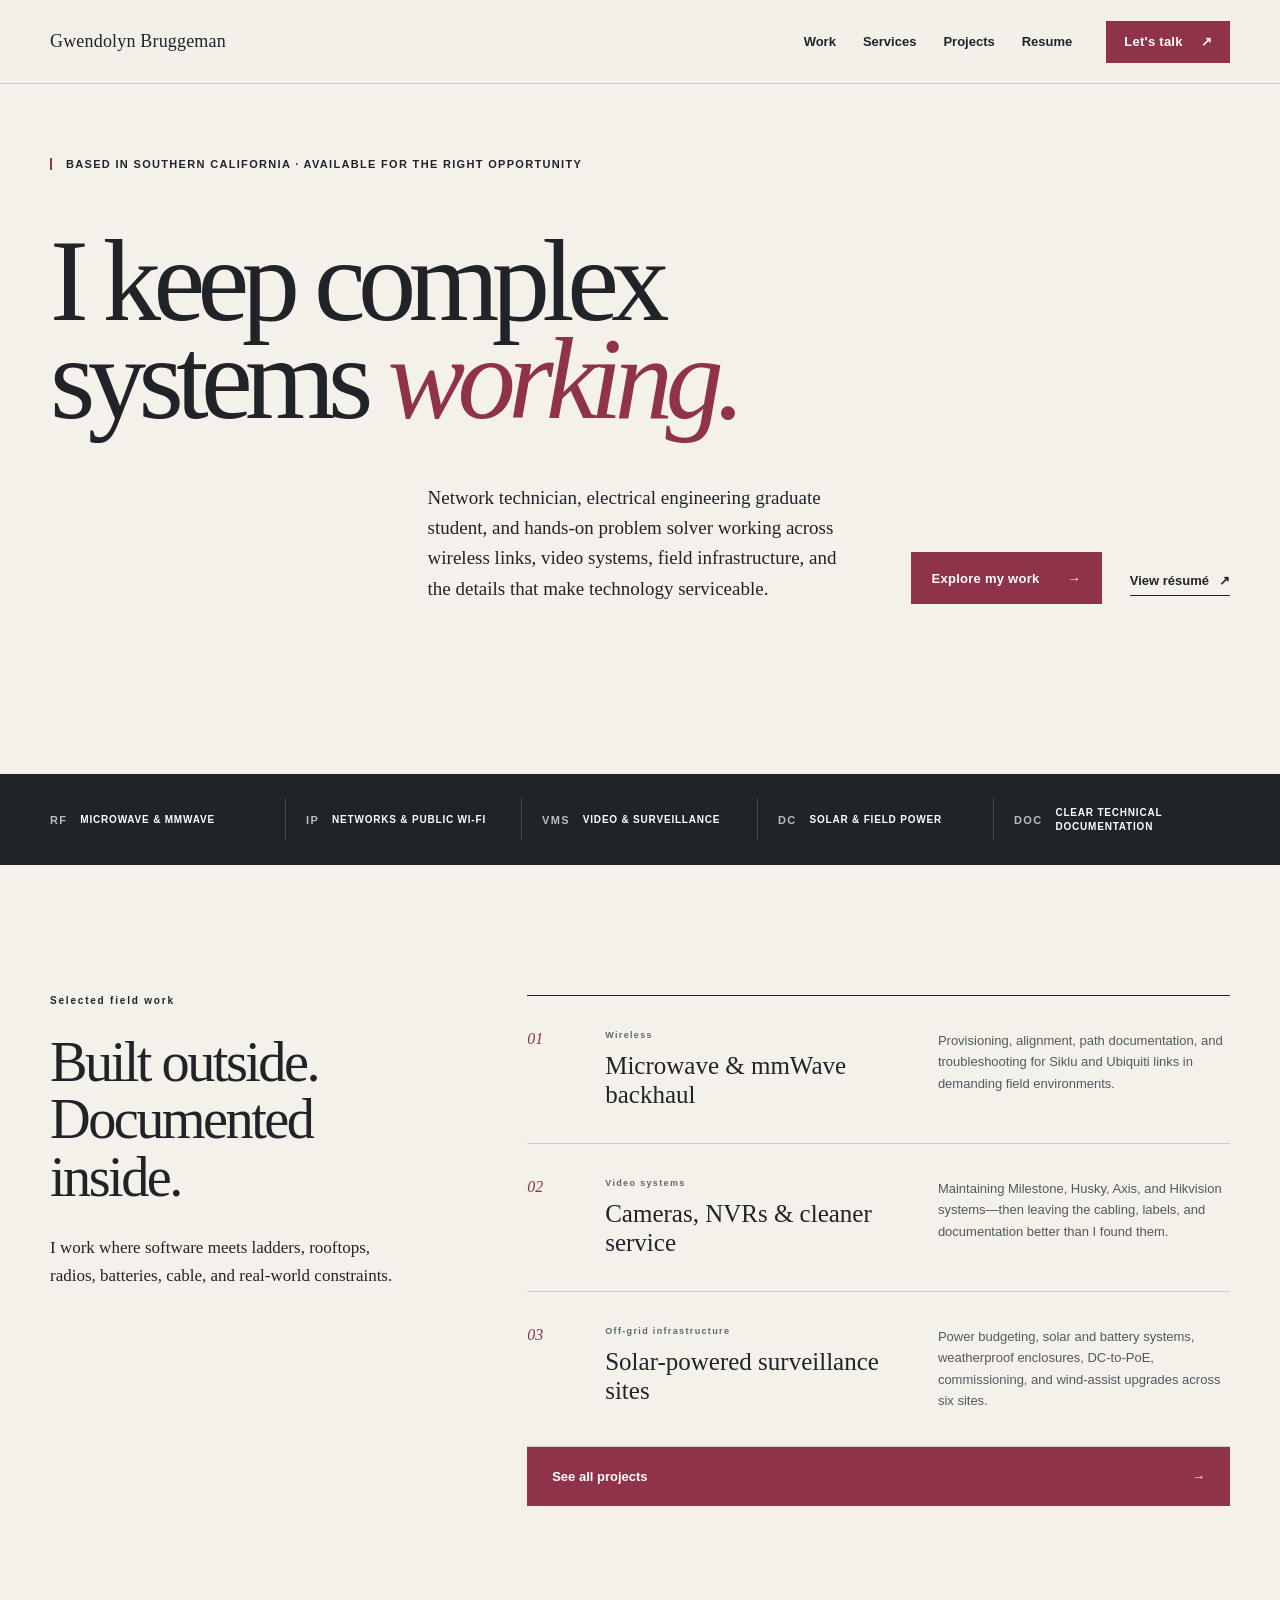
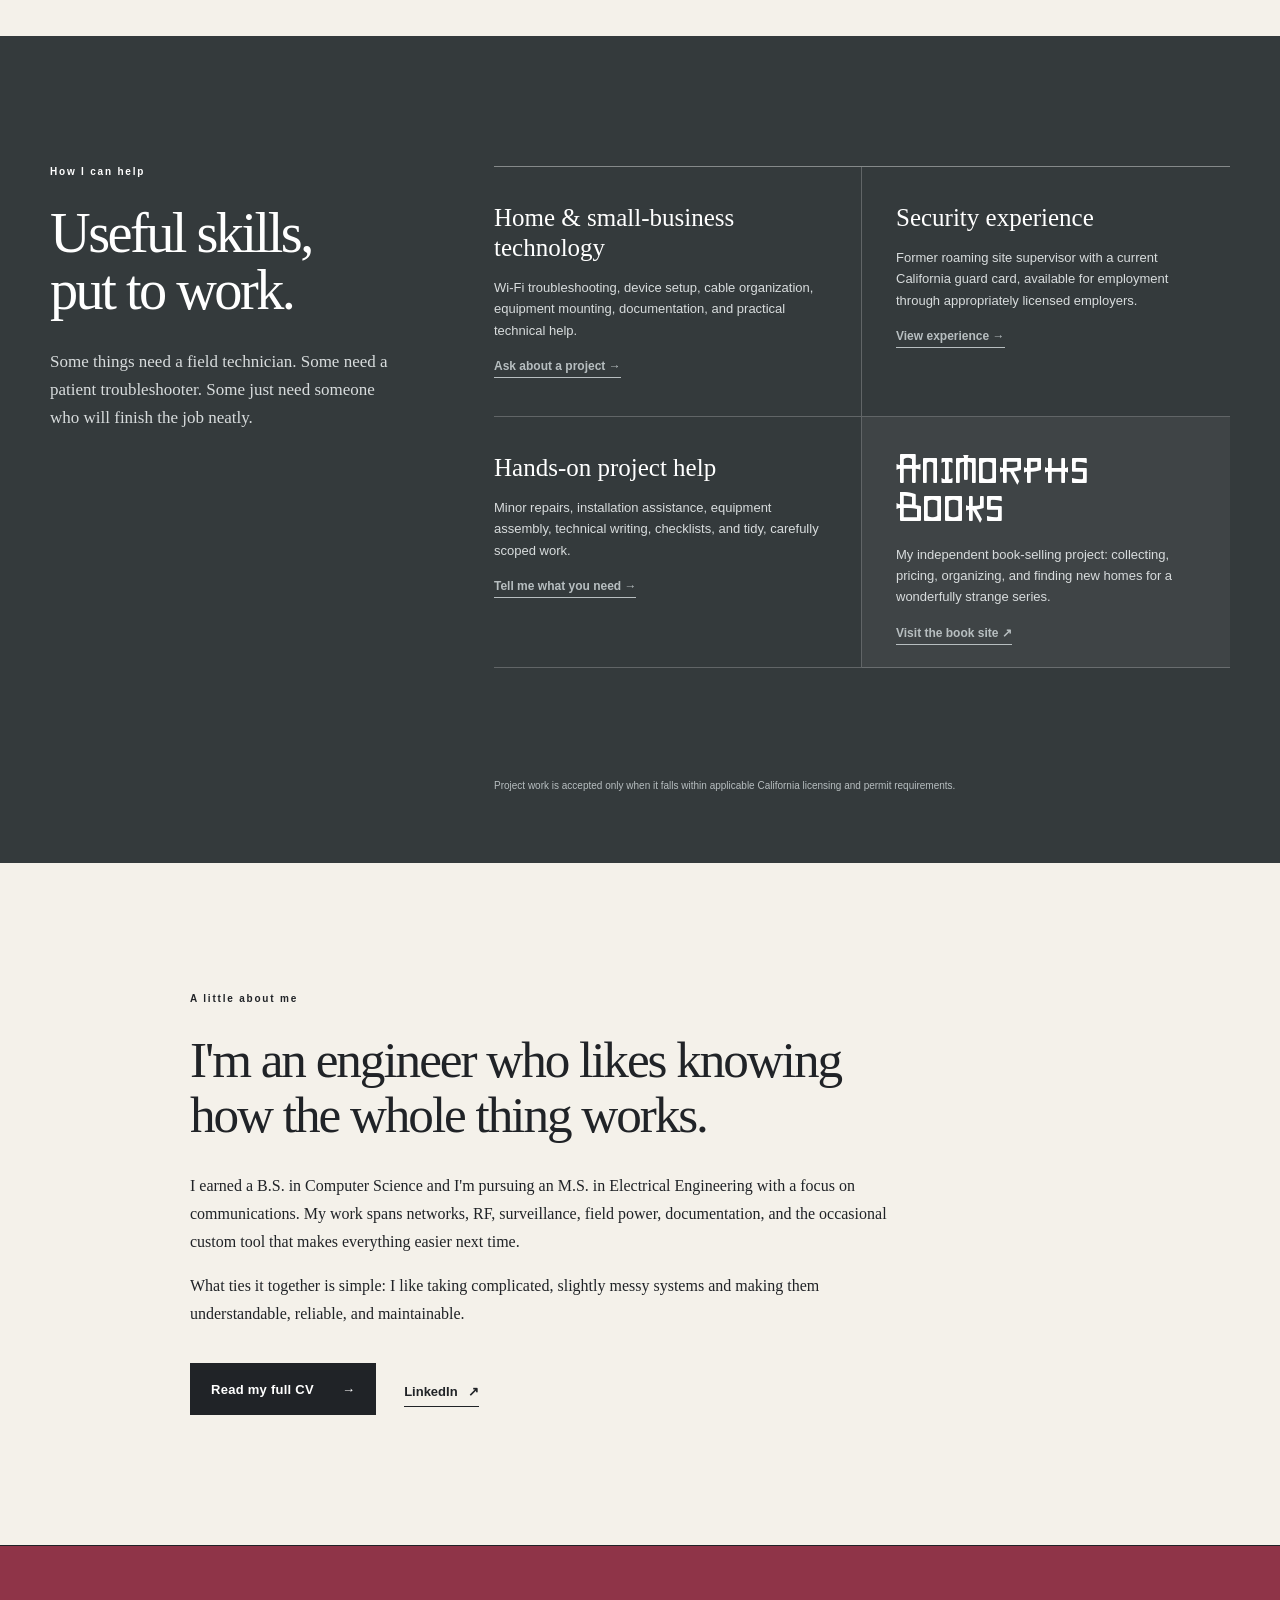
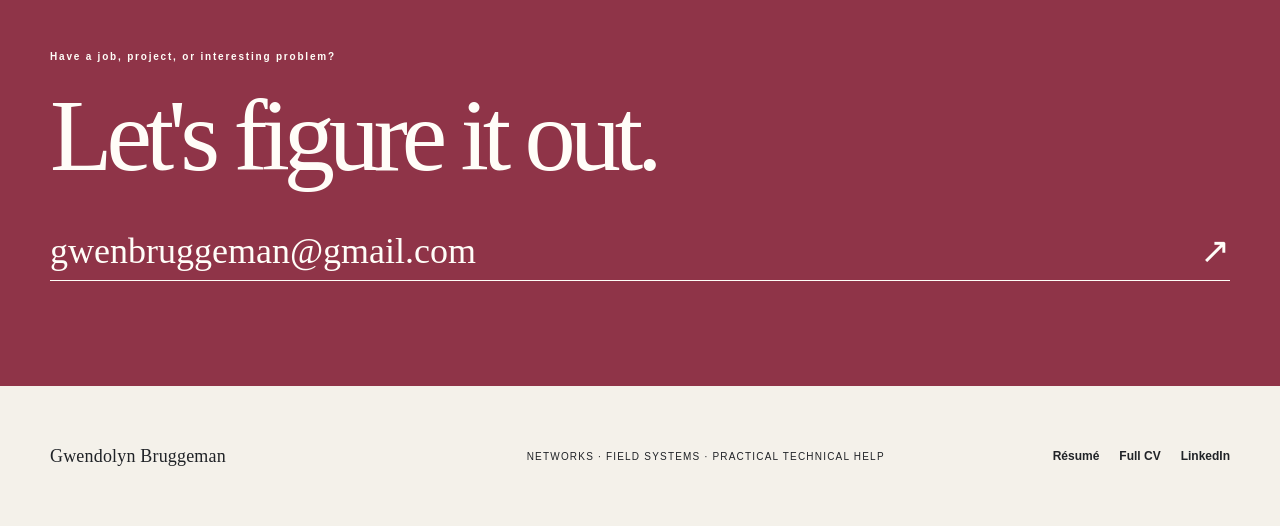
==== commit 81209060: "Update index.html" ====
--- a/index.html
+++ b/index.html
@@ -12,7 +12,7 @@
 
     <link rel="canonical" href="https://gwenbruggeman.com/">
     <link rel="icon" href="assets/favicon.svg">
-    <link rel="stylesheet" href="assets/style.css">
+    <link rel="stylesheet" href="assets/style.css?v=8">
 
     <!-- Social sharing metadata -->
     <meta property="og:type" content="website">
--- a/assets/style.css
+++ b/assets/style.css
@@ -1,11 +1,18 @@
 :root{
-  --ink:#101d2c;
-  --navy:#10263b;
-  --paper:#f3efe6;
+  --ink:#202327;
+  --graphite:#343a3c;
+  --paper:#f4f1ea;
   --white:#fffdf8;
-  --coral:#ff6b5e;
-  --blue:#a9d3e8;
-  --line:rgba(16,29,44,.18)}
+  --crimson:#8f3448;
+  --silver:#b7bec0;
+  --line:rgba(32,35,39,.18)}
+
+@font-face{
+  font-family:"Escafil";
+  src:url("Escafil.ttf") format("truetype");
+  font-style:normal;
+  font-weight:400;
+  font-display:swap}
 
 
 *{
@@ -36,7 +43,7 @@
   padding:0 max(24px,calc((100vw - 1180px)/2));
   gap:34px;
   border-bottom:1px solid var(--line);
-  background:rgba(243,239,230,.94);
+  background:rgba(244,241,234,.94);
   position:relative;
   z-index:10}
 
@@ -69,7 +76,7 @@
   font-weight:700}
 
 .site-header nav a:hover,.site-footer a:hover{
-  color:var(--coral)}
+  color:var(--crimson)}
 
 
 .button{
@@ -79,12 +86,12 @@
   justify-content:space-between;
   gap:28px;
   padding:0 20px;
-  background:var(--coral);
-  color:#111927;
+  background:var(--crimson);
+  color:var(--white);
   font-size:13px;
   font-weight:800;
   letter-spacing:.02em;
-  border:1px solid var(--coral);
+  border:1px solid var(--crimson);
   transition:transform .18s,box-shadow .18s}
 
 .button:hover{
@@ -102,7 +109,7 @@
   border-color:var(--ink)}
 
 .button.dark:hover{
-  box-shadow:5px 5px 0 var(--coral)}
+  box-shadow:5px 5px 0 var(--crimson)}
 
 .text-link{
   display:inline-flex;
@@ -146,7 +153,7 @@
   max-width:1050px}
 
 .hero h1 em{
-  color:var(--coral);
+  color:var(--crimson);
   font-weight:400}
 
 .hero-bottom{
@@ -183,7 +190,7 @@
   right:0;
   width:9px;
   height:9px;
-  background:var(--coral);
+  background:var(--crimson);
   border-radius:50%}
 
 .signal-line i{
@@ -227,7 +234,7 @@
   border:0}
 
 .proof-strip b{
-  color:var(--blue);
+  color:var(--silver);
   font-family:Georgia,serif;
   font-size:21px}
 
@@ -279,11 +286,11 @@
 
 .project-number{
   font-family:Georgia,serif;
-  color:var(--coral);
+  color:var(--crimson);
   font-style:italic}
 
 .project-tag{
-  color:#547082;
+  color:#5f696d;
   font-size:9px!important;
   font-weight:900;
   letter-spacing:.15em;
@@ -300,19 +307,20 @@
   font-size:13px;
   line-height:1.65;
   margin:0;
-  color:#405262}
+  color:#51595d}
 
 .all-projects{
   display:flex;
   justify-content:space-between;
-  background:var(--coral);
+  background:var(--crimson);
+  color:var(--white);
   padding:22px 25px;
   font-weight:800;
   font-size:13px}
 
 
 .services-section{
-  background:var(--navy);
+  background:var(--graphite);
   color:#fff;
   padding:130px 0 70px}
 
@@ -322,7 +330,7 @@
   gap:90px}
 
 .section-intro.light .lede{
-  color:#c9d5dc}
+  color:#d8dcdd}
 
 .service-grid{
   display:grid;
@@ -345,8 +353,8 @@
   place-items:center;
   width:54px;
   height:38px;
-  border:1px solid var(--coral);
-  color:var(--coral);
+  border:1px solid var(--crimson);
+  color:var(--crimson);
   font-size:10px;
   letter-spacing:.1em;
   font-weight:900}
@@ -359,24 +367,30 @@
   margin:27px 0 14px}
 
 .service-grid p{
-  color:#c9d5dc;
+  color:#d8dcdd;
   line-height:1.65;
   font-size:13px;
   min-height:66px}
 
 .service-grid a{
-  color:var(--blue);
+  color:var(--silver);
   font-size:12px;
   font-weight:800;
   border-bottom:1px solid currentColor;
   padding-bottom:4px}
 
 .books-card{
-  background:rgba(169,211,232,.06)}
+  background:rgba(183,190,192,.08)}
+
+.books-card h3{
+  font-family:"Escafil",Georgia,serif;
+  font-size:32px;
+  font-weight:400;
+  letter-spacing:.01em}
 
 .scope-note{
   grid-column:2;
-  color:#8ea2af;
+  color:var(--silver);
   font-size:10px;
   line-height:1.5;
   margin:20px 0 0}
@@ -397,7 +411,7 @@
   display:grid;
   place-items:center;
   position:relative;
-  background:var(--blue);
+  background:var(--silver);
   overflow:hidden}
 
 .about-monogram:before,.about-monogram:after{
@@ -426,7 +440,7 @@
 
 .about-monogram i{
   font:44px Georgia,serif;
-  color:var(--coral);
+  color:var(--crimson);
   z-index:2}
 
 .about-copy h2{
@@ -446,7 +460,8 @@
 
 
 .contact-section{
-  background:var(--coral);
+  background:var(--crimson);
+  color:var(--white);
   padding:105px 0}
 
 .contact-inner h2{
@@ -490,7 +505,7 @@
   margin:0 0 42px}
 
 .page-hero h1 em{
-  color:var(--coral);
+  color:var(--crimson);
   font-weight:400}
 
 .page-hero>p:last-child{
@@ -516,7 +531,7 @@
 
 .case-head>span{
   font:italic 19px Georgia,serif;
-  color:var(--coral)}
+  color:var(--crimson)}
 
 .case-head h2{
   font:400 clamp(34px,4vw,54px)/1 Georgia,serif;
@@ -526,7 +541,7 @@
 .case-head small{
   font-size:11px;
   letter-spacing:.08em;
-  color:#627381;
+  color:#626b6f;
   text-transform:uppercase}
 
 .case-body{
@@ -541,7 +556,7 @@
 
 .case-body p{
   font:15px/1.65 Georgia,serif;
-  color:#354959}
+  color:#4f585c}
 
 .case-stack{
   margin:30px 0 0 70px;
@@ -550,7 +565,7 @@
   font-size:10px;
   letter-spacing:.1em;
   text-transform:uppercase;
-  color:#597080}
+  color:#5f696d}
 
 
 .resume-page{
@@ -613,11 +628,11 @@
 
 .resume-grid aside li:before{
   content:'—';
-  color:var(--coral);
+  color:var(--crimson);
   margin-right:8px}
 
 .resume-grid aside i{
-  color:#5f7281}
+  color:#626b6f}
 
 .resume-summary{
   font:22px/1.6 Georgia,serif;
@@ -639,11 +654,11 @@
   font-weight:800;
   letter-spacing:.08em;
   text-transform:uppercase;
-  color:#537083}
+  color:#59666b}
 
 .resume-main article time{
   font:italic 14px Georgia,serif;
-  color:#597080}
+  color:#5f696d}
 
 .resume-main article ul{
   grid-column:1/-1;
@@ -695,7 +710,7 @@
 
 .cv-item>span{
   font:italic 13px Georgia,serif;
-  color:var(--coral)}
+  color:var(--crimson)}
 
 .cv-item h2{
   font:400 28px Georgia,serif;
@@ -706,7 +721,7 @@
   letter-spacing:.12em;
   text-transform:uppercase;
   margin:0 0 15px;
-  color:#537083}
+  color:#59666b}
 
 .cv-item p{
   font:14px/1.65 Georgia,serif;
@@ -715,10 +730,10 @@
 
 .cv-item time{
   font:italic 13px Georgia,serif;
-  color:#597080}
+  color:#5f696d}
 
 .cv-extra{
-  background:var(--blue);
+  background:var(--silver);
   padding:38px;
   margin-top:45px}
 
@@ -931,7 +946,7 @@
 
 .hero-kicker {
   padding-left: 14px;
-  border-left: 2px solid var(--coral);
+  border-left: 2px solid var(--crimson);
 }
 
 .button:hover,
@@ -985,3 +1000,171 @@
   }
 }
 
+/* Mobile layout: designed for the phone rather than scaled from desktop. */
+@media (max-width: 620px) {
+  body {
+    overflow-x: hidden;
+  }
+
+  .shell {
+    width: calc(100% - 40px);
+  }
+
+  .site-header {
+    min-height: auto;
+    padding: 18px 20px;
+    gap: 14px;
+  }
+
+  .wordmark strong {
+    font-size: 16px;
+    line-height: 1.2;
+  }
+
+  .button-small {
+    min-height: 40px;
+    padding: 0 13px;
+    gap: 9px;
+    white-space: nowrap;
+  }
+
+  .hero {
+    min-height: auto;
+    padding-top: 64px;
+    padding-bottom: 72px;
+    overflow: visible;
+  }
+
+  .hero-kicker {
+    max-width: 330px;
+    margin-bottom: 38px;
+    font-size: 10px;
+    line-height: 1.55;
+    letter-spacing: 0.11em;
+  }
+
+  .hero h1 {
+    max-width: 100%;
+    margin: 0 0 38px;
+    font-size: clamp(46px, 13vw, 54px);
+    line-height: 0.96;
+    letter-spacing: -0.055em;
+  }
+
+  .hero-bottom {
+    gap: 30px;
+  }
+
+  .hero-bottom > p {
+    font-size: 18px;
+    line-height: 1.55;
+  }
+
+  .hero-actions {
+    width: 100%;
+    gap: 18px;
+  }
+
+  .hero-actions .button,
+  .hero-actions .text-link {
+    width: 100%;
+  }
+
+  .section,
+  .services-section,
+  .about-section {
+    padding-top: 72px;
+    padding-bottom: 72px;
+  }
+
+  .section-intro h2,
+  .about-copy h2 {
+    font-size: clamp(38px, 11vw, 48px);
+    line-height: 1.05;
+  }
+
+  .section-intro .lede {
+    font-size: 16px;
+  }
+
+  .project-row {
+    grid-template-columns: 30px 1fr;
+    gap: 18px;
+    padding: 28px 0;
+  }
+
+  .service-grid article {
+    padding: 32px 0;
+  }
+
+  .contact-section {
+    padding: 72px 0;
+  }
+
+  .contact-inner h2 {
+    margin-bottom: 38px;
+    font-size: clamp(50px, 15vw, 68px);
+    line-height: 0.95;
+  }
+
+  .contact-email {
+    gap: 20px;
+    font-size: 20px;
+    line-height: 1.35;
+    overflow-wrap: anywhere;
+  }
+
+  .site-footer > div:last-child {
+    flex-wrap: wrap;
+    justify-content: center;
+  }
+}
+
+@media (max-width: 390px) {
+  .site-header {
+    padding-inline: 16px;
+  }
+
+  .wordmark strong {
+    font-size: 15px;
+  }
+
+  .button-small {
+    padding-inline: 11px;
+    font-size: 10px;
+  }
+
+  .hero h1 {
+    font-size: 46px;
+  }
+}
+
+/* Final narrow-screen corrections. Keep these last so they win the cascade. */
+@media (max-width: 620px) {
+  .site-header .button-small {
+    display: none;
+  }
+
+  .site-header {
+    min-height: 68px;
+  }
+
+  .hero {
+    padding-top: 48px;
+    padding-bottom: 64px;
+  }
+
+  .hero-kicker {
+    max-width: 290px;
+    margin-bottom: 32px;
+    font-size: 9px;
+    line-height: 1.5;
+  }
+
+  .hero h1 {
+    font-size: clamp(38px, 12vw, 50px);
+    line-height: 1;
+    letter-spacing: -0.05em;
+  }
+}
+
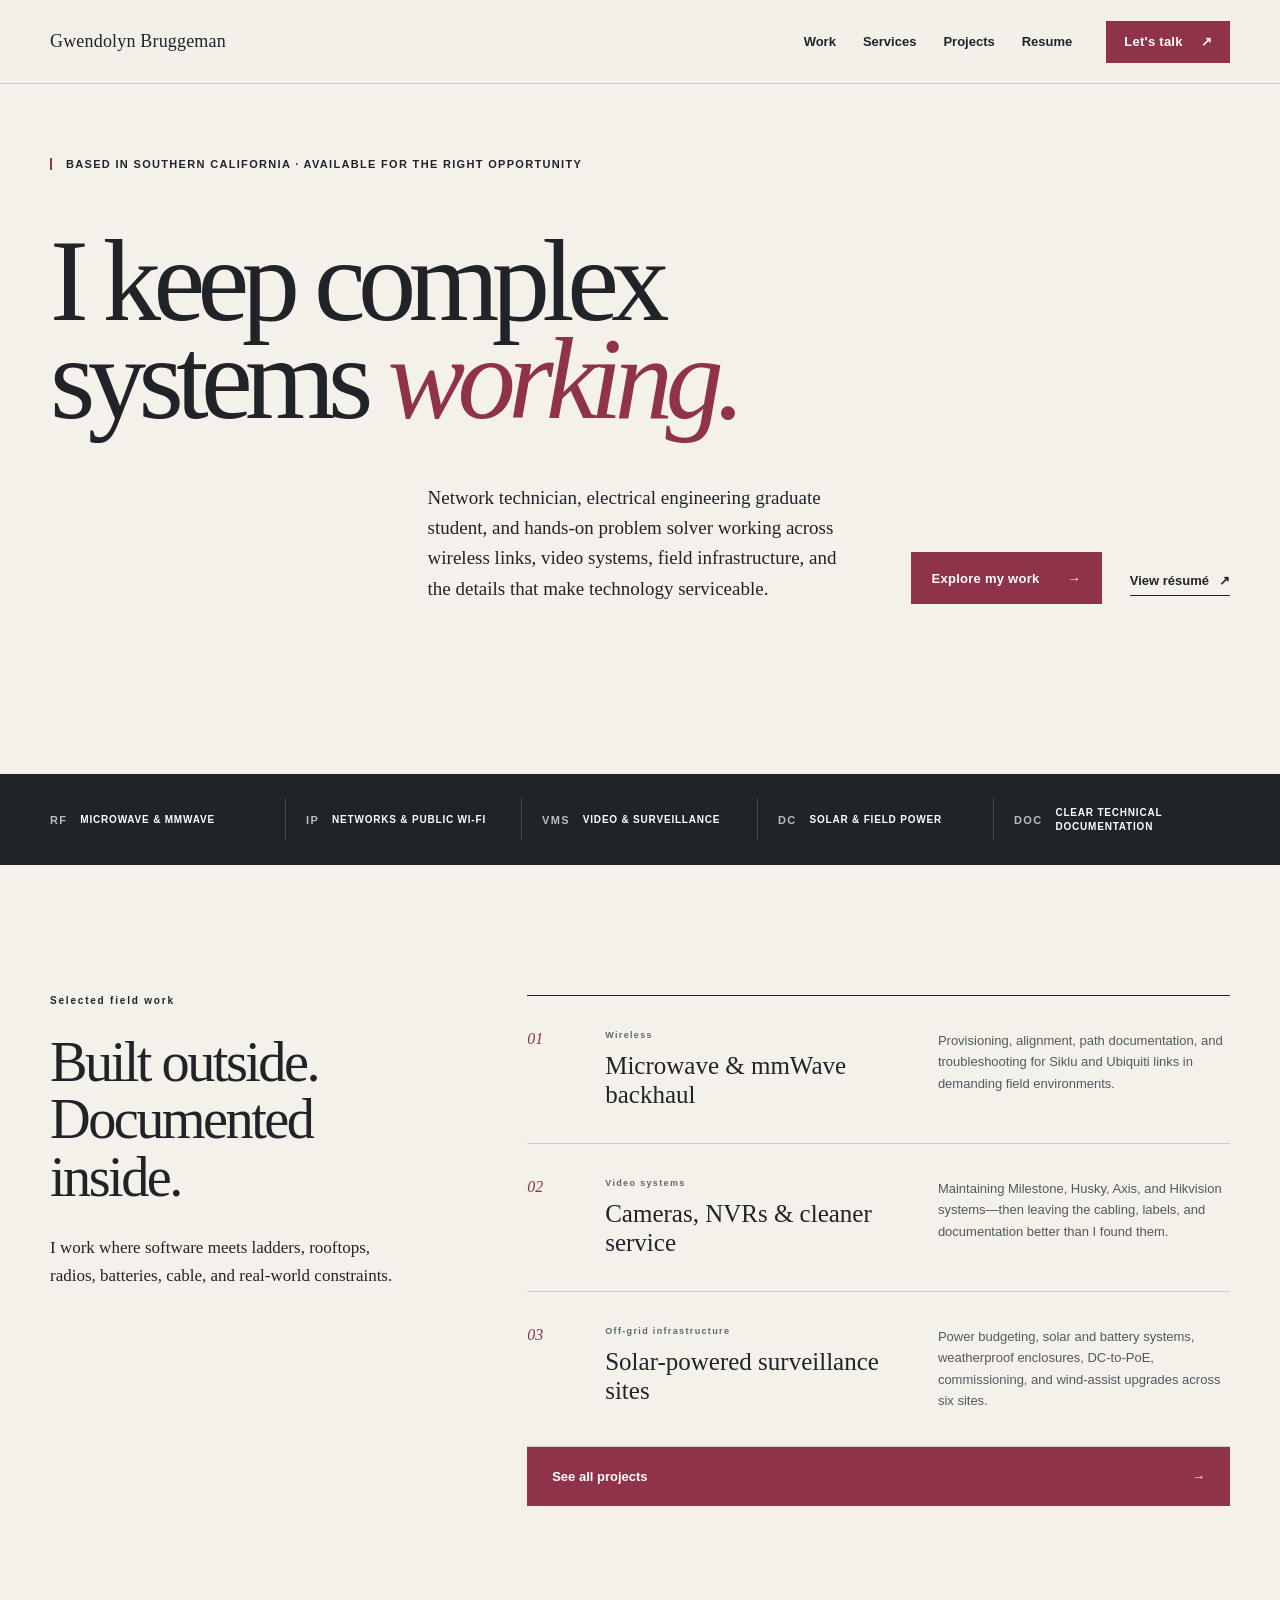
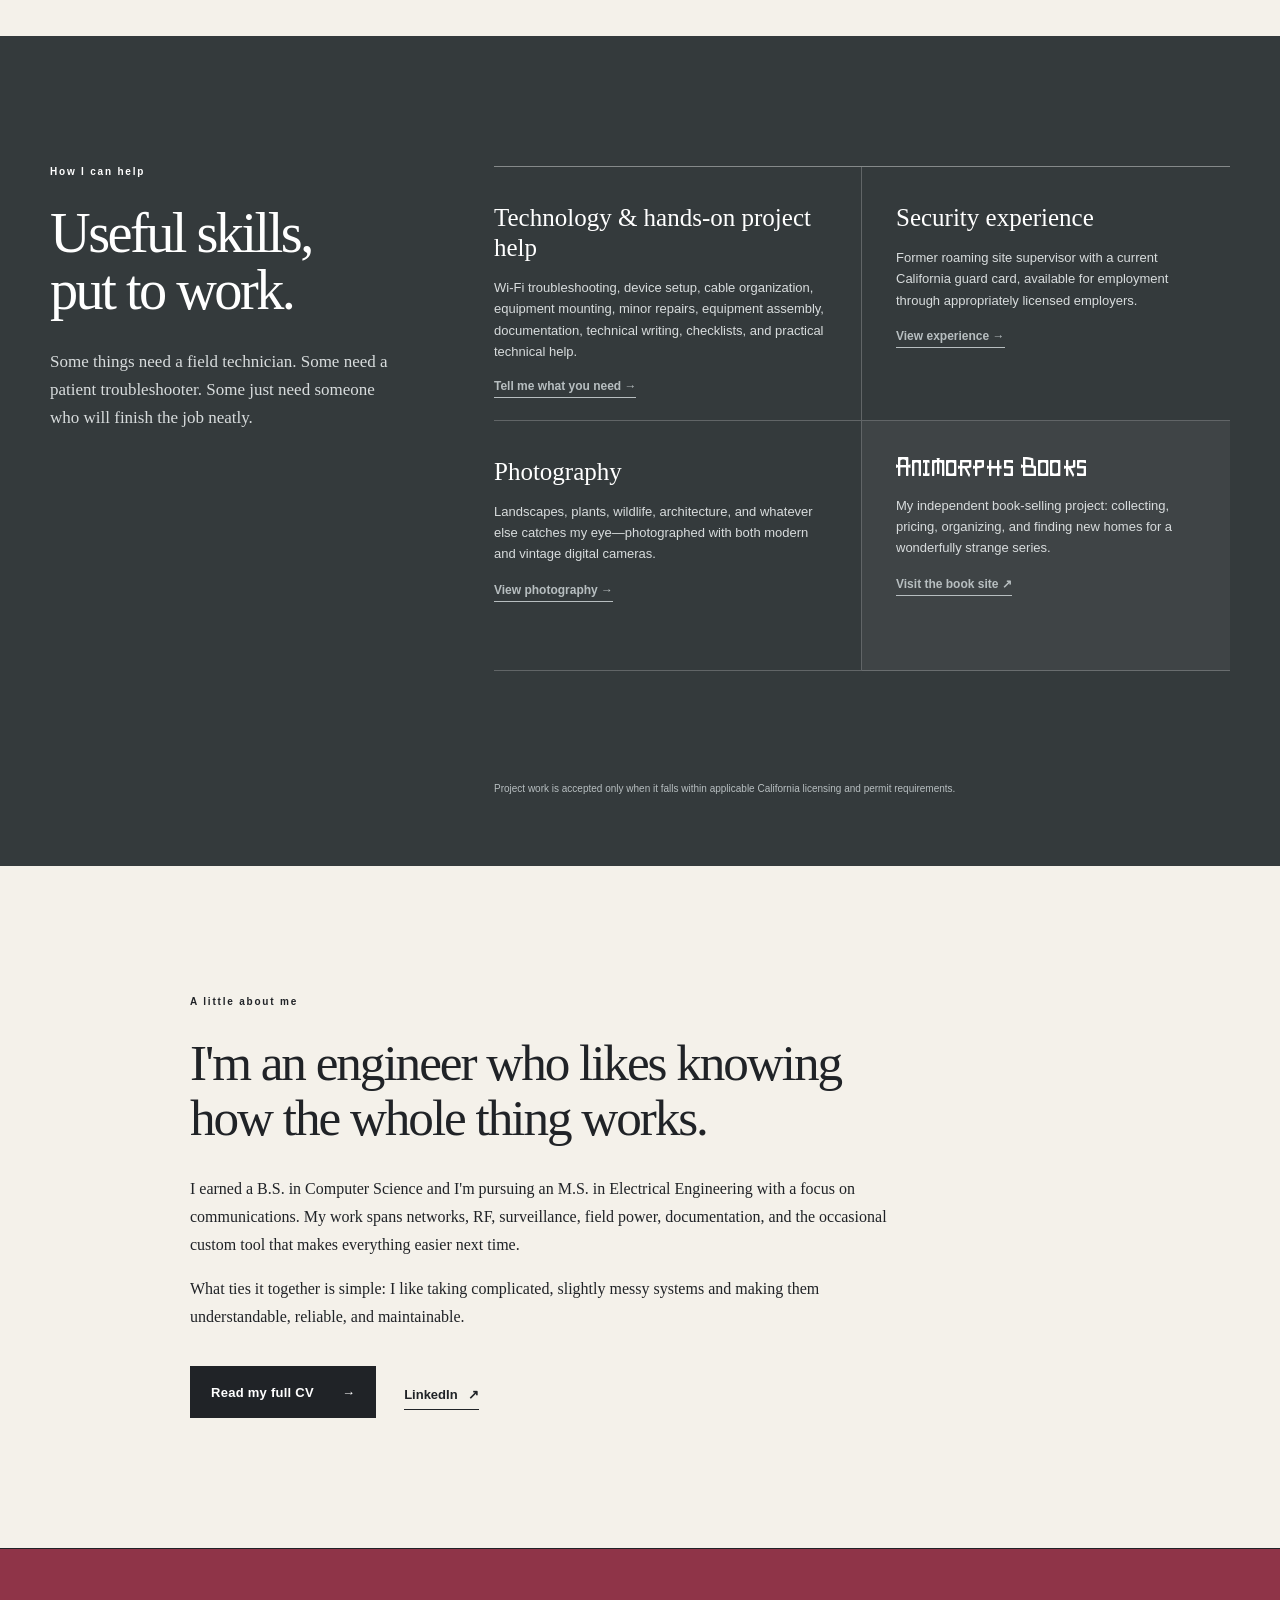
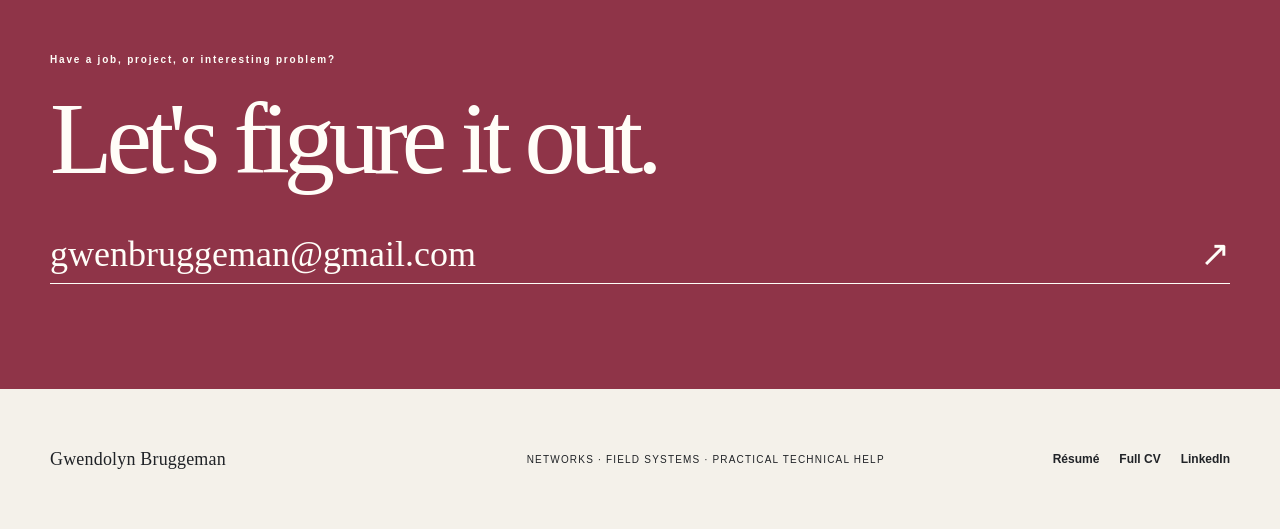
==== commit 26a48a02: "Update index.html condensed side electical and wiring work and added photography section" ====
--- a/index.html
+++ b/index.html
@@ -12,7 +12,7 @@
 
     <link rel="canonical" href="https://gwenbruggeman.com/">
     <link rel="icon" href="assets/favicon.svg">
-    <link rel="stylesheet" href="assets/style.css?v=8">
+    <link rel="stylesheet" href="assets/style.css">
 
     <!-- Social sharing metadata -->
     <meta property="og:type" content="website">
@@ -196,15 +196,14 @@
 
           <div class="service-grid">
             <article>
-              <h3>Home &amp; small-business technology</h3>
+              <h3>Technology &amp; hands-on project help</h3>
               <p>
-                Wi-Fi troubleshooting, device setup, cable organization,
-                equipment mounting, documentation, and practical technical help.
+                Wi-Fi troubleshooting, device setup, cable organization, equipment
+                mounting, minor repairs, equipment assembly, documentation, technical
+                writing, checklists, and practical technical help.
               </p>
-              <a
-                href="mailto:gwenbruggeman@gmail.com?subject=Technical%20help"
-              >
-                Ask about a project →
+              <a href="mailto:gwenbruggeman@gmail.com?subject=Project%20inquiry">
+                Tell me what you need →
               </a>
             </article>
 
@@ -218,17 +217,13 @@
               <a href="cv/">View experience →</a>
             </article>
 
-            <article>
-              <h3>Hands-on project help</h3>
+            <article class="photography-card">
+              <h3>Photography</h3>
               <p>
-                Minor repairs, installation assistance, equipment assembly,
-                technical writing, checklists, and tidy, carefully scoped work.
+                Landscapes, plants, wildlife, architecture, and whatever else catches
+                my eye—photographed with both modern and vintage digital cameras.
               </p>
-              <a
-                href="mailto:gwenbruggeman@gmail.com?subject=Project%20inquiry"
-              >
-                Tell me what you need →
-              </a>
+              <a href="photography/">View photography →</a>
             </article>
 
             <article class="books-card">
--- a/assets/style.css
+++ b/assets/style.css
@@ -384,7 +384,7 @@
 
 .books-card h3{
   font-family:"Escafil",Georgia,serif;
-  font-size:32px;
+  font-size:20px;
   font-weight:400;
   letter-spacing:.01em}
 
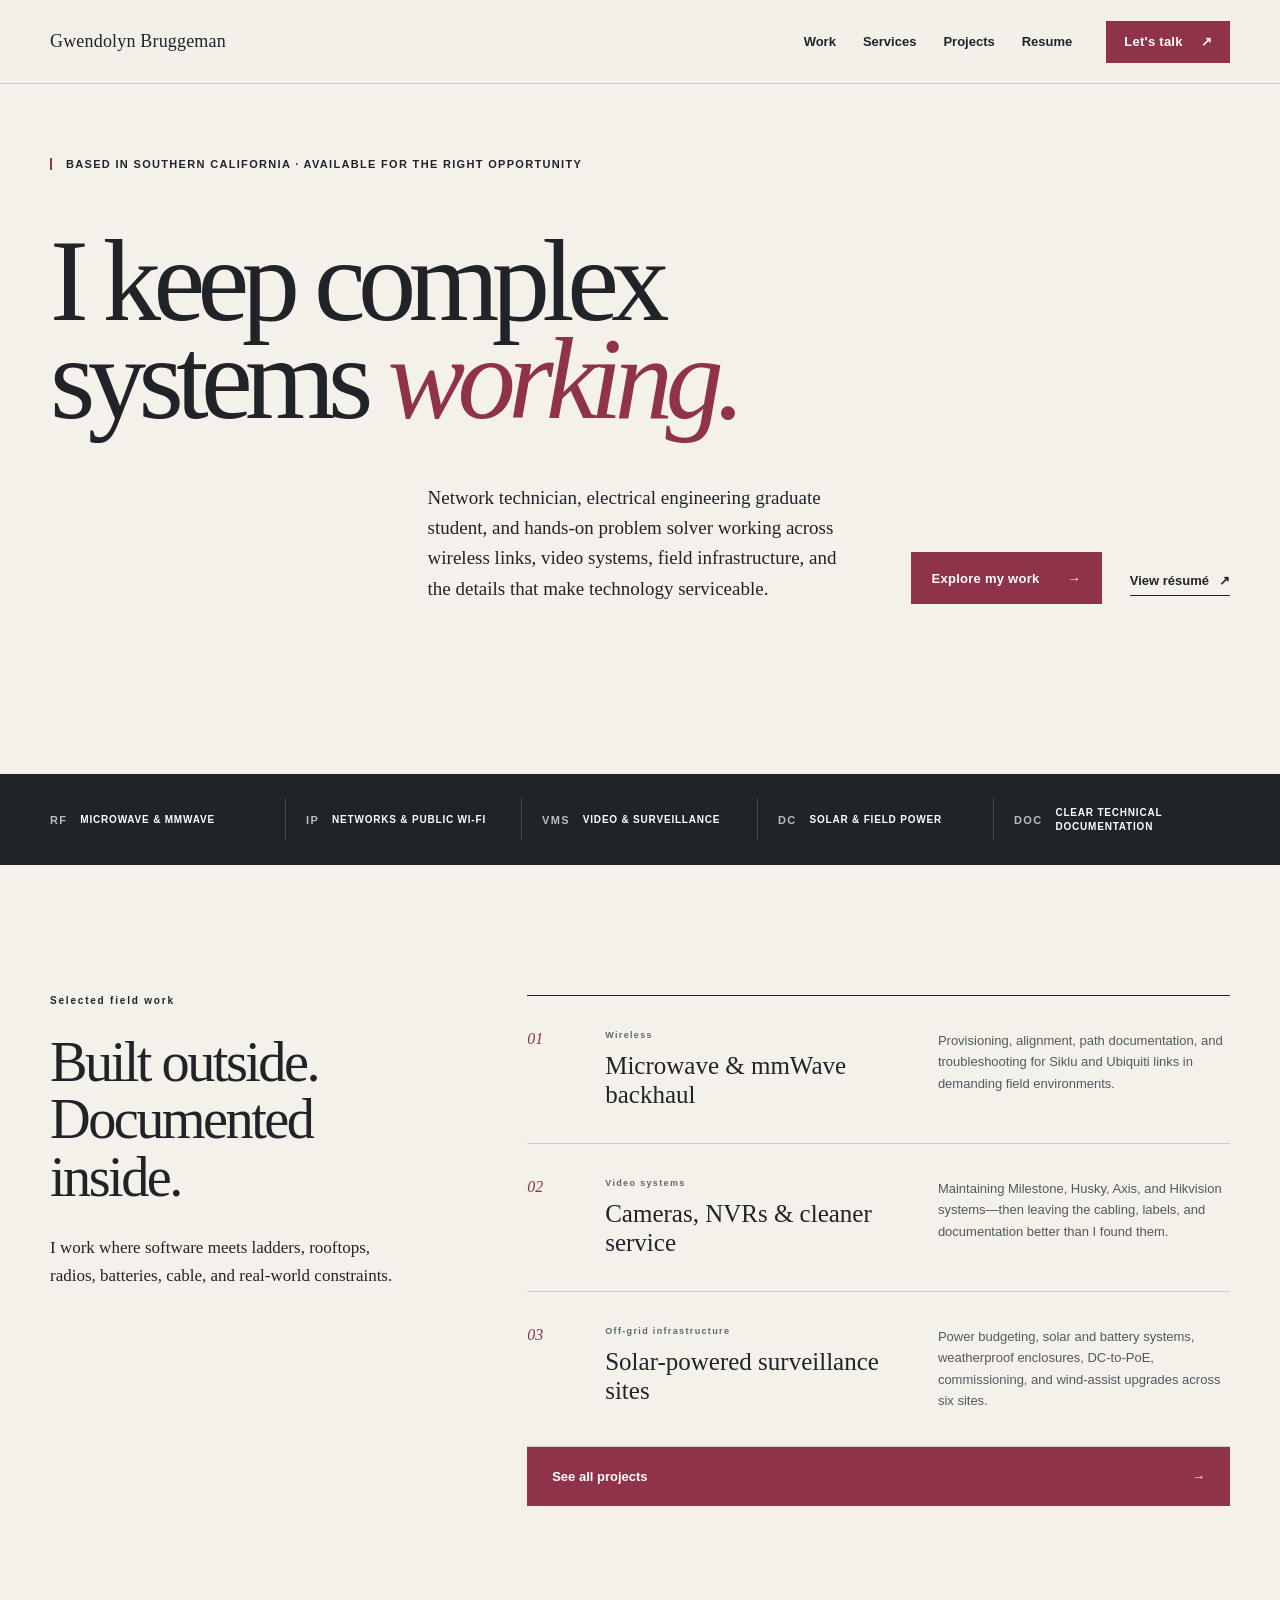
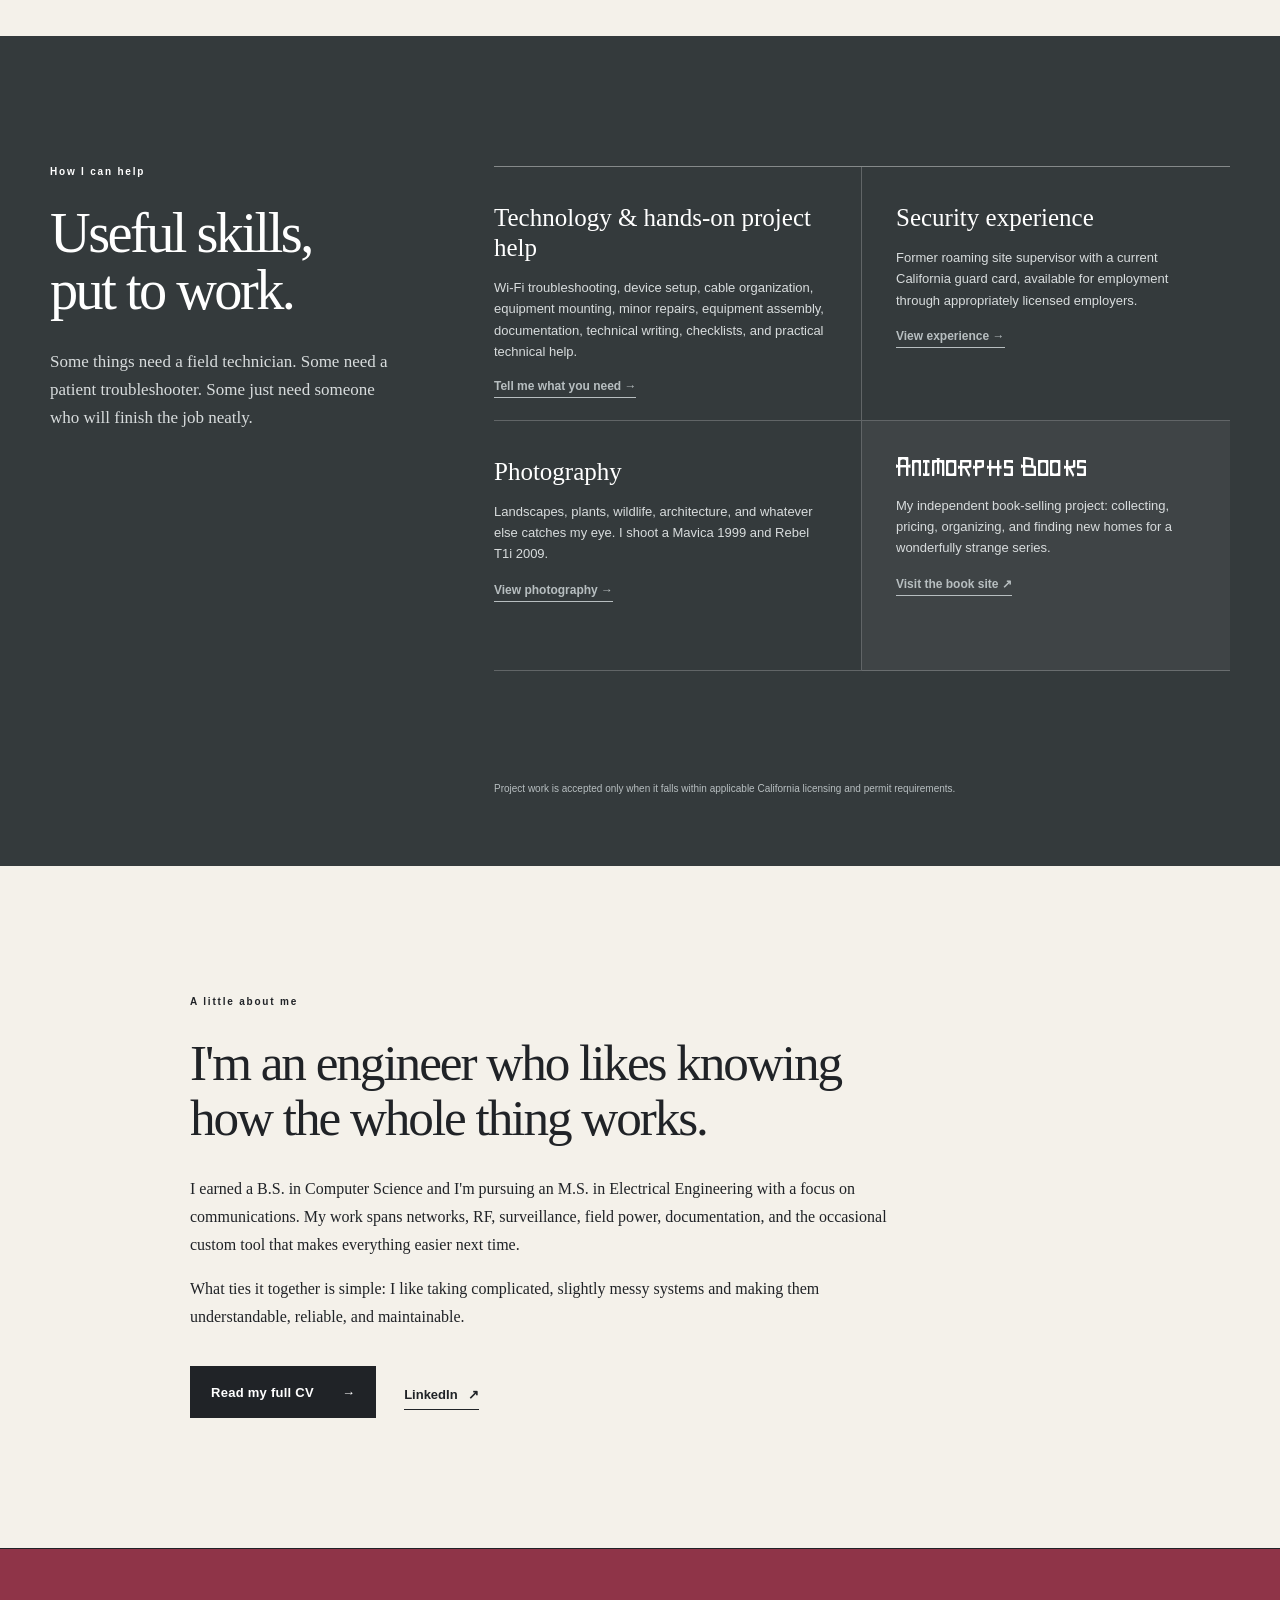
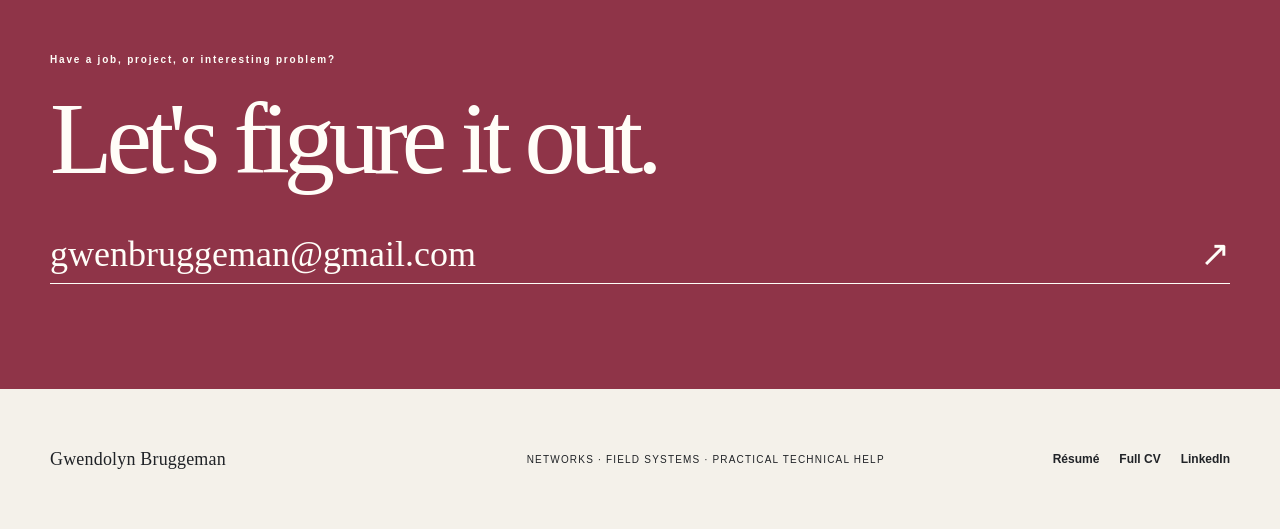
==== commit c05f0d1d: "Update index.html" ====
--- a/index.html
+++ b/index.html
@@ -221,7 +221,7 @@
               <h3>Photography</h3>
               <p>
                 Landscapes, plants, wildlife, architecture, and whatever else catches
-                my eye—photographed with both modern and vintage digital cameras.
+                my eye. I shoot a Mavica 1999 and Rebel T1i 2009.
               </p>
               <a href="photography/">View photography →</a>
             </article>
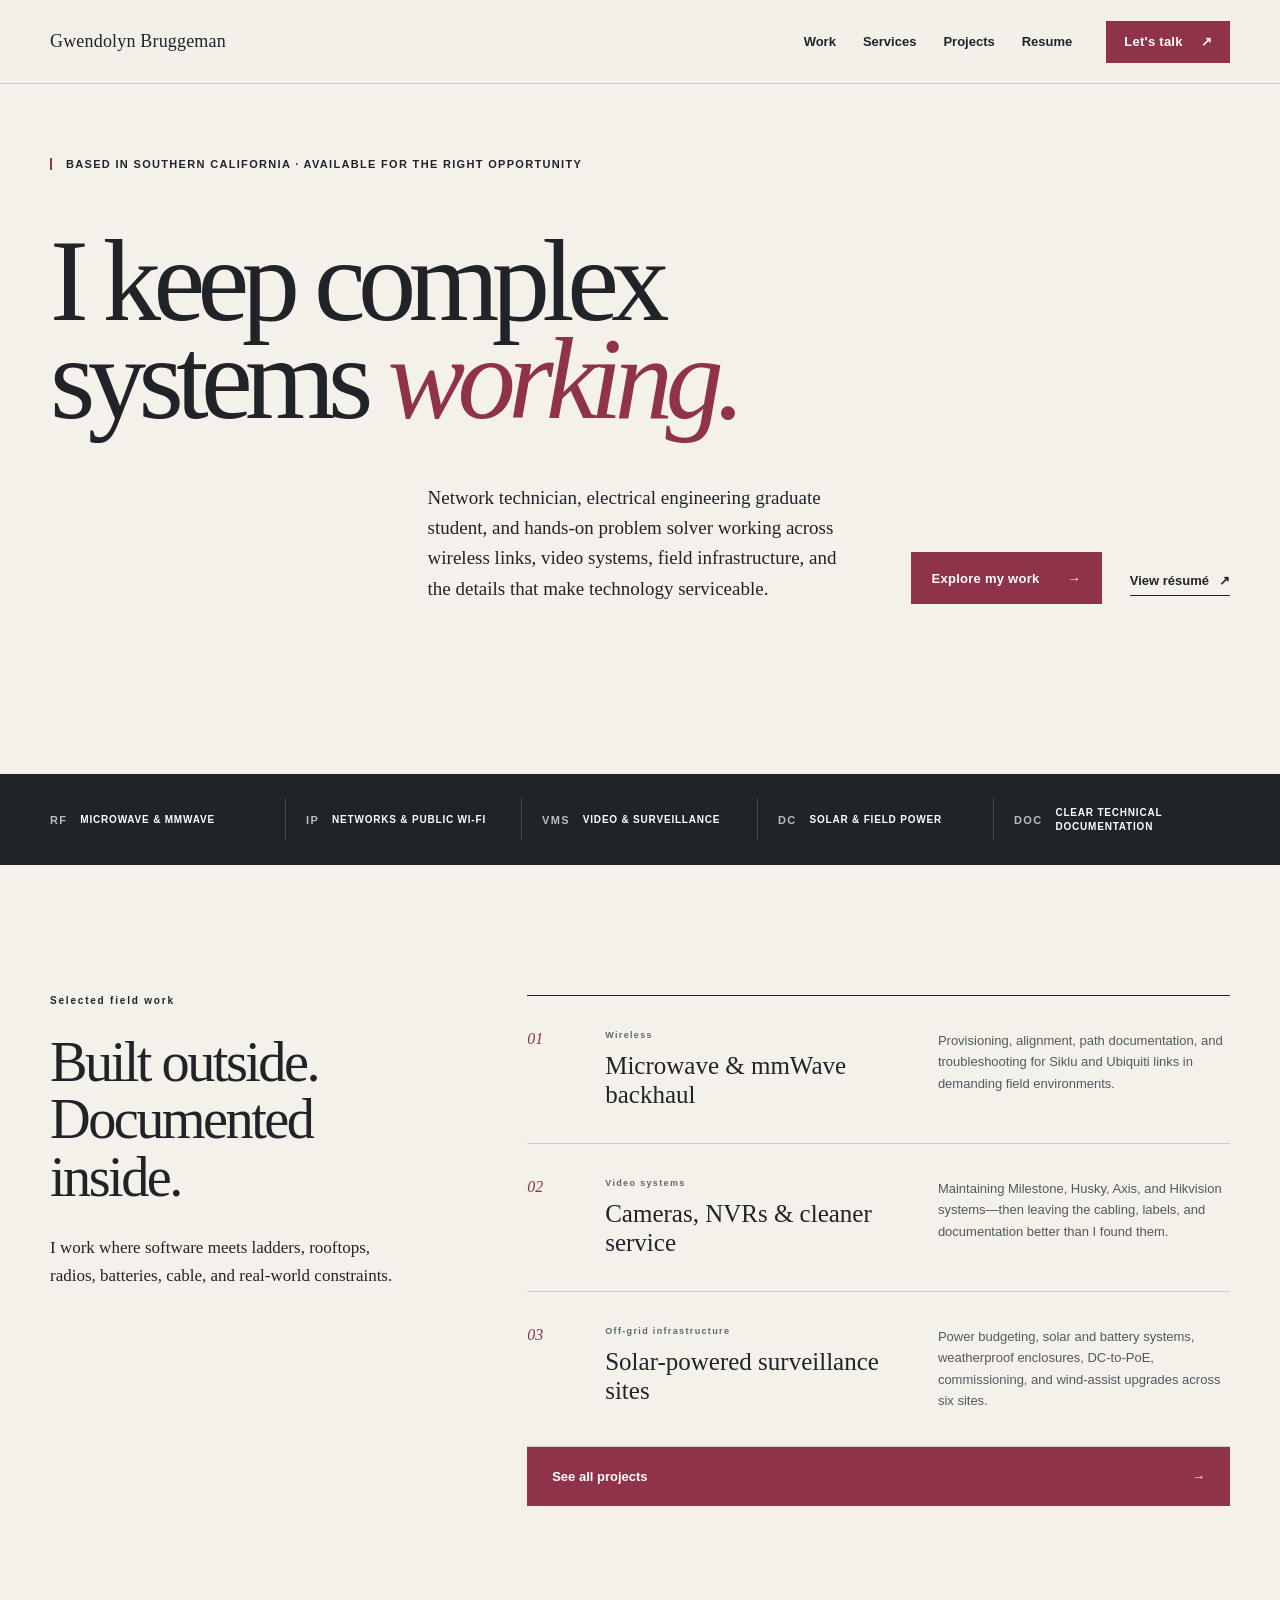
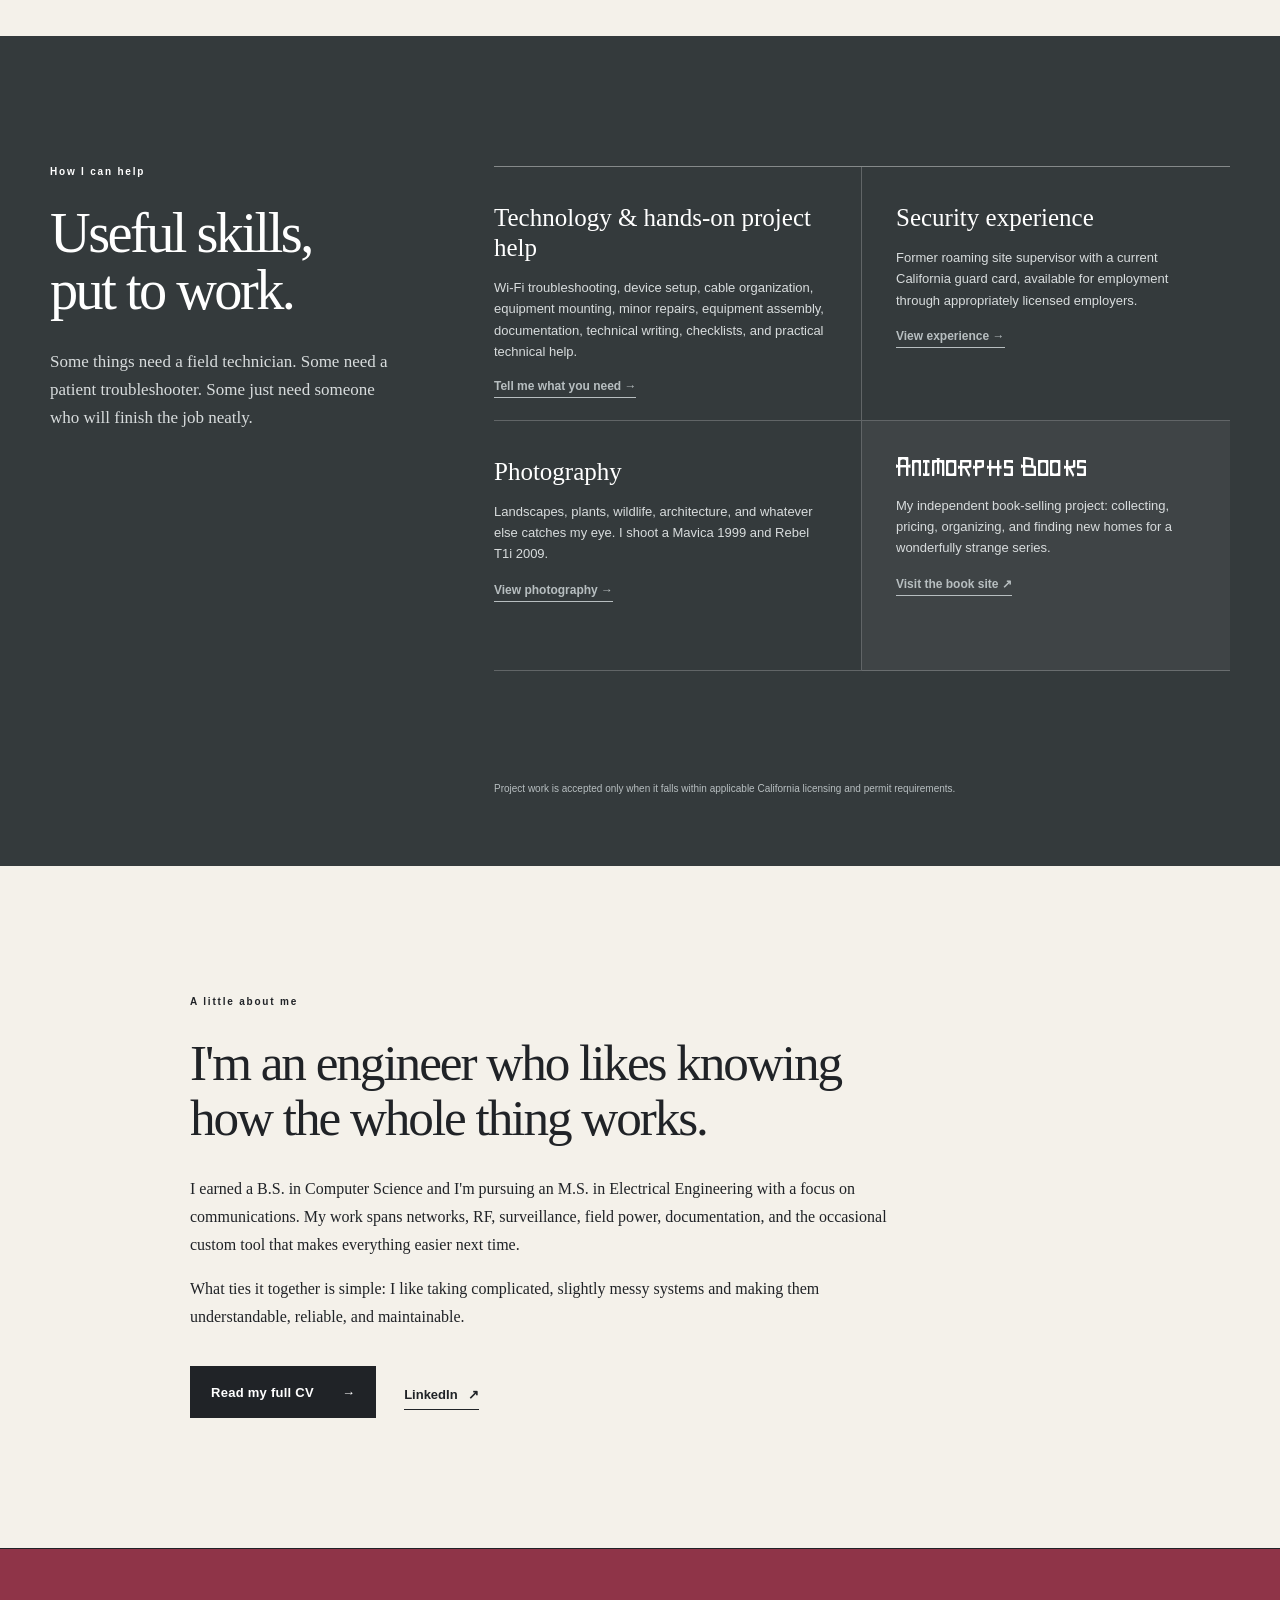
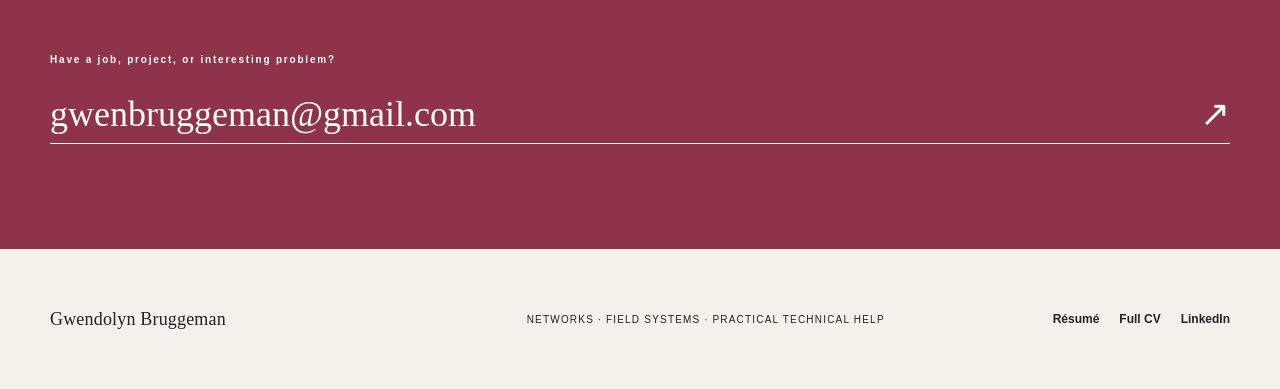
==== commit abf6030e: "Update index.html" ====
--- a/index.html
+++ b/index.html
@@ -281,7 +281,6 @@
       <section class="contact-section">
         <div class="shell contact-inner">
           <p class="eyebrow">Have a job, project, or interesting problem?</p>
-          <h2>Let&apos;s figure it out.</h2>
           <a
             class="contact-email"
             href="mailto:gwenbruggeman@gmail.com"
--- a/assets/style.css
+++ b/assets/style.css
@@ -1,979 +1,403 @@
-:root{
-  --ink:#202327;
-  --graphite:#343a3c;
-  --paper:#f4f1ea;
-  --white:#fffdf8;
-  --crimson:#8f3448;
-  --silver:#b7bec0;
-  --line:rgba(32,35,39,.18)}
-
-@font-face{
-  font-family:"Escafil";
-  src:url("Escafil.ttf") format("truetype");
-  font-style:normal;
-  font-weight:400;
-  font-display:swap}
-
-
-*{
-  box-sizing:border-box}
-
-html{
-  scroll-behavior:smooth}
-
-body{
-  margin:0;
-  background:var(--paper);
-  color:var(--ink);
-  font-family:Arial,Helvetica,sans-serif}
-
-a{
-  color:inherit;
-  text-decoration:none}
-
-.shell{
-  width:min(1180px,calc(100% - 48px));
-  margin-inline:auto}
-
-
-.site-header{
-  min-height:84px;
-  display:flex;
-  align-items:center;
-  padding:0 max(24px,calc((100vw - 1180px)/2));
-  gap:34px;
-  border-bottom:1px solid var(--line);
-  background:rgba(244,241,234,.94);
-  position:relative;
-  z-index:10}
-
-.wordmark{
-  display:flex;
-  align-items:center;
-  gap:12px;
-  white-space:nowrap;
-  margin-right:auto}
-
-.wordmark>span{
-  display:grid;
-  place-items:center;
-  width:38px;
-  height:38px;
-  border:1px solid var(--ink);
-  font-family:Georgia,serif;
-  font-weight:bold}
-
-.wordmark strong{
-  font-size:15px;
-  letter-spacing:.01em}
-
-.site-header nav{
-  display:flex;
-  gap:27px}
-
-.site-header nav a{
-  font-size:13px;
-  font-weight:700}
-
-.site-header nav a:hover,.site-footer a:hover{
-  color:var(--crimson)}
-
-
-.button{
-  min-height:52px;
-  display:inline-flex;
-  align-items:center;
-  justify-content:space-between;
-  gap:28px;
-  padding:0 20px;
-  background:var(--crimson);
-  color:var(--white);
-  font-size:13px;
-  font-weight:800;
-  letter-spacing:.02em;
-  border:1px solid var(--crimson);
-  transition:transform .18s,box-shadow .18s}
-
-.button:hover{
-  transform:translateY(-2px);
-  box-shadow:5px 5px 0 var(--ink)}
-
-.button-small{
-  min-height:42px;
-  padding-inline:17px;
-  gap:18px}
-
-.button.dark{
-  background:var(--ink);
-  color:#fff;
-  border-color:var(--ink)}
-
-.button.dark:hover{
-  box-shadow:5px 5px 0 var(--crimson)}
-
-.text-link{
-  display:inline-flex;
-  gap:10px;
-  align-items:center;
-  padding:12px 0 7px;
-  border-bottom:1px solid currentColor;
-  font-size:13px;
-  font-weight:800}
-
-
-.hero{
-  padding-top:74px;
-  min-height:690px;
-  position:relative;
-  overflow:hidden}
-
-.hero-kicker{
-  display:flex;
-  align-items:center;
-  gap:10px;
-  font-size:11px;
-  letter-spacing:.12em;
-  font-weight:800;
-  text-transform:uppercase}
-
-.status-dot{
-  width:8px;
-  height:8px;
-  border-radius:50%;
-  background:#42a465;
-  box-shadow:0 0 0 4px rgba(66,164,101,.14)}
-
-.hero h1{
-  font-family:Georgia,'Times New Roman',serif;
-  font-weight:400;
-  font-size:clamp(64px,9.1vw,132px);
-  letter-spacing:-.065em;
-  line-height:.84;
-  margin:62px 0 55px;
-  max-width:1050px}
-
-.hero h1 em{
-  color:var(--crimson);
-  font-weight:400}
-
-.hero-bottom{
-  display:flex;
-  align-items:flex-end;
-  justify-content:space-between;
-  gap:60px;
-  padding-left:32%}
-
-.hero-bottom>p{
-  font-family:Georgia,serif;
-  max-width:610px;
-  font-size:19px;
-  line-height:1.6;
-  margin:0}
-
-.hero-actions{
-  display:flex;
-  align-items:center;
-  gap:28px;
-  flex:0 0 auto}
-
-.signal-line{
-  position:absolute;
-  left:0;
-  bottom:35px;
-  width:24%;
-  height:72px;
-  border-bottom:1px solid var(--ink)}
-
-.signal-line span{
-  position:absolute;
-  bottom:-5px;
-  right:0;
-  width:9px;
-  height:9px;
-  background:var(--crimson);
-  border-radius:50%}
-
-.signal-line i{
-  position:absolute;
-  right:15px;
-  bottom:4px;
-  width:34px;
-  height:34px;
-  border:1px solid var(--ink);
-  border-left:0;
-  border-bottom:0;
-  border-radius:0 100% 0 0}
-
-.signal-line i:nth-of-type(2){
-  width:55px;
-  height:55px}
-
-.signal-line i:nth-of-type(3){
-  width:76px;
-  height:76px}
-
-
-.proof-strip{
-  background:var(--ink);
-  color:#fff;
-  display:grid;
-  grid-template-columns:repeat(5,1fr);
-  padding:24px max(24px,calc((100vw - 1180px)/2))}
-
-.proof-strip div{
-  display:flex;
-  align-items:center;
-  gap:13px;
-  padding:8px 20px;
-  border-right:1px solid rgba(255,255,255,.16)}
-
-.proof-strip div:first-child{
-  padding-left:0}
-
-.proof-strip div:last-child{
-  border:0}
-
-.proof-strip b{
-  color:var(--silver);
-  font-family:Georgia,serif;
-  font-size:21px}
-
-.proof-strip span{
-  font-size:10px;
-  line-height:1.35;
-  letter-spacing:.08em;
-  text-transform:uppercase;
-  font-weight:700}
-
-
-.section{
-  padding-top:130px;
-  padding-bottom:130px;
-  display:grid;
-  grid-template-columns:34% 1fr;
-  gap:76px}
-
-.eyebrow{
-  font-size:10px!important;
-  font-family:Arial,sans-serif!important;
-  letter-spacing:.18em;
-  font-weight:900;
-  margin:0 0 28px}
-
-.section-intro h2{
-  font-family:Georgia,serif;
-  font-size:clamp(40px,4.4vw,64px);
-  line-height:1.02;
-  letter-spacing:-.045em;
-  font-weight:400;
-  margin:0 0 28px}
-
-.section-intro .lede{
-  font-family:Georgia,serif;
-  font-size:17px;
-  line-height:1.65;
-  max-width:350px}
-
-.project-list{
-  border-top:1px solid var(--ink)}
-
-.project-row{
-  display:grid;
-  grid-template-columns:52px 1.05fr 1fr;
-  gap:26px;
-  padding:34px 0;
-  border-bottom:1px solid var(--line)}
-
-.project-number{
-  font-family:Georgia,serif;
-  color:var(--crimson);
-  font-style:italic}
-
-.project-tag{
-  color:#5f696d;
-  font-size:9px!important;
-  font-weight:900;
-  letter-spacing:.15em;
-  margin:0 0 11px}
-
-.project-row h3{
-  margin:0;
-  font-family:Georgia,serif;
-  font-size:25px;
-  font-weight:400;
-  line-height:1.16}
-
-.project-row>p{
-  font-size:13px;
-  line-height:1.65;
-  margin:0;
-  color:#51595d}
-
-.all-projects{
-  display:flex;
-  justify-content:space-between;
-  background:var(--crimson);
-  color:var(--white);
-  padding:22px 25px;
-  font-weight:800;
-  font-size:13px}
-
-
-.services-section{
-  background:var(--graphite);
-  color:#fff;
-  padding:130px 0 70px}
-
-.services-section>.shell{
-  display:grid;
-  grid-template-columns:30% 1fr;
-  gap:90px}
-
-.section-intro.light .lede{
-  color:#d8dcdd}
-
-.service-grid{
-  display:grid;
-  grid-template-columns:1fr 1fr;
-  border-top:1px solid rgba(255,255,255,.4)}
-
-.service-grid article{
-  min-height:315px;
-  padding:34px 34px 26px 0;
-  border-bottom:1px solid rgba(255,255,255,.22)}
-
-.service-grid article:nth-child(odd){
-  border-right:1px solid rgba(255,255,255,.22)}
-
-.service-grid article:nth-child(even){
-  padding-left:34px}
-
-.service-mark{
-  display:grid;
-  place-items:center;
-  width:54px;
-  height:38px;
-  border:1px solid var(--crimson);
-  color:var(--crimson);
-  font-size:10px;
-  letter-spacing:.1em;
-  font-weight:900}
-
-.service-grid h3{
-  font-family:Georgia,serif;
-  font-weight:400;
-  font-size:25px;
-  line-height:1.2;
-  margin:27px 0 14px}
-
-.service-grid p{
-  color:#d8dcdd;
-  line-height:1.65;
-  font-size:13px;
-  min-height:66px}
-
-.service-grid a{
-  color:var(--silver);
-  font-size:12px;
-  font-weight:800;
-  border-bottom:1px solid currentColor;
-  padding-bottom:4px}
-
-.books-card{
-  background:rgba(183,190,192,.08)}
-
-.books-card h3{
-  font-family:"Escafil",Georgia,serif;
-  font-size:20px;
-  font-weight:400;
-  letter-spacing:.01em}
-
-.scope-note{
-  grid-column:2;
-  color:var(--silver);
-  font-size:10px;
-  line-height:1.5;
-  margin:20px 0 0}
-
-
-.about-section{
-  padding-top:130px;
-  padding-bottom:130px;
-  display:grid;
-  grid-template-columns:43% 1fr;
-  gap:90px;
-  align-items:center}
-
-.about-monogram{
-  aspect-ratio:1;
-  max-width:450px;
-  border:1px solid var(--ink);
-  display:grid;
-  place-items:center;
-  position:relative;
-  background:var(--silver);
-  overflow:hidden}
-
-.about-monogram:before,.about-monogram:after{
-  content:'';
-  position:absolute;
-  width:130%;
-  height:1px;
-  background:var(--ink);
-  transform:rotate(45deg)}
-
-.about-monogram:after{
-  transform:rotate(-45deg)}
-
-.about-monogram span{
-  position:absolute;
-  font:120px/.8 Georgia,serif;
-  z-index:1}
-
-.about-monogram span:first-child{
-  top:47px;
-  left:55px}
-
-.about-monogram span:last-child{
-  bottom:47px;
-  right:55px}
-
-.about-monogram i{
-  font:44px Georgia,serif;
-  color:var(--crimson);
-  z-index:2}
-
-.about-copy h2{
-  font:400 clamp(38px,4vw,57px)/1.08 Georgia,serif;
-  letter-spacing:-.04em;
-  margin:0 0 30px}
-
-.about-copy>p:not(.eyebrow){
-  font:16px/1.75 Georgia,serif;
-  max-width:610px}
-
-.about-links{
-  display:flex;
-  align-items:center;
-  gap:28px;
-  margin-top:35px}
-
-
-.contact-section{
-  background:var(--crimson);
-  color:var(--white);
-  padding:105px 0}
-
-.contact-inner h2{
-  font:400 clamp(58px,8vw,110px)/.9 Georgia,serif;
-  letter-spacing:-.06em;
-  margin:0 0 48px}
-
-.contact-email{
-  font:400 clamp(20px,3vw,36px) Georgia,serif;
-  border-bottom:1px solid currentColor;
-  padding-bottom:8px;
-  display:flex;
-  justify-content:space-between}
-
-.site-footer{
-  min-height:140px;
-  display:flex;
-  align-items:center;
-  gap:35px}
-
-.site-footer>p{
-  margin:0 auto;
-  font-size:10px;
-  text-transform:uppercase;
-  letter-spacing:.12em}
-
-.site-footer>div:last-child{
-  display:flex;
-  gap:20px;
-  font-size:12px;
-  font-weight:700}
-
-
-.page-hero{
-  padding:100px 0 110px;
-  border-bottom:1px solid var(--ink)}
-
-.page-hero h1{
-  font:400 clamp(62px,8.5vw,118px)/.88 Georgia,serif;
-  letter-spacing:-.06em;
-  margin:0 0 42px}
-
-.page-hero h1 em{
-  color:var(--crimson);
-  font-weight:400}
-
-.page-hero>p:last-child{
-  font:18px/1.65 Georgia,serif;
-  max-width:700px;
-  margin-left:34%}
-
-.page-hero.compact h1{
-  font-size:clamp(58px,7.5vw,100px)}
-
-
-.portfolio-list{
-  padding:45px 0 120px}
-
-.case-study{
-  padding:65px 0;
-  border-bottom:1px solid var(--line)}
-
-.case-head{
-  display:grid;
-  grid-template-columns:70px 1fr;
-  margin-bottom:43px}
-
-.case-head>span{
-  font:italic 19px Georgia,serif;
-  color:var(--crimson)}
-
-.case-head h2{
-  font:400 clamp(34px,4vw,54px)/1 Georgia,serif;
-  letter-spacing:-.04em;
-  margin:0 0 12px}
-
-.case-head small{
-  font-size:11px;
-  letter-spacing:.08em;
-  color:#626b6f;
-  text-transform:uppercase}
-
-.case-body{
-  display:grid;
-  grid-template-columns:repeat(3,1fr);
-  gap:50px;
-  margin-left:70px}
-
-.case-body b{
-  font-size:9px;
-  letter-spacing:.17em}
-
-.case-body p{
-  font:15px/1.65 Georgia,serif;
-  color:#4f585c}
-
-.case-stack{
-  margin:30px 0 0 70px;
-  padding-top:18px;
-  border-top:1px solid var(--line);
-  font-size:10px;
-  letter-spacing:.1em;
-  text-transform:uppercase;
-  color:#5f696d}
-
-
-.resume-page{
-  padding:90px 0 120px}
-
-.resume-title{
-  display:grid;
-  grid-template-columns:1fr auto;
-  gap:60px;
-  padding-bottom:65px;
-  border-bottom:3px solid var(--ink)}
-
-.resume-title h1{
-  font:400 clamp(65px,8vw,108px)/.82 Georgia,serif;
-  letter-spacing:-.07em;
-  margin:0}
-
-.resume-role{
-  font-size:12px;
-  font-weight:900;
-  letter-spacing:.1em;
-  text-transform:uppercase;
-  margin-top:35px}
-
-.resume-actions{
-  display:flex;
-  flex-direction:column;
-  align-items:flex-end;
-  justify-content:flex-end;
-  gap:14px;
-  font-size:12px;
-  font-weight:700}
-
-.resume-grid{
-  display:grid;
-  grid-template-columns:30% 1fr;
-  gap:80px;
-  padding-top:60px}
-
-.resume-grid aside{
-  border-right:1px solid var(--line);
-  padding-right:45px}
-
-.resume-grid aside section{
-  margin-bottom:50px}
-
-.resume-grid h2{
-  font-size:10px;
-  letter-spacing:.17em;
-  text-transform:uppercase;
-  margin:0 0 22px}
-
-.resume-grid aside ul{
-  list-style:none;
-  padding:0}
-
-.resume-grid aside li,.resume-grid aside p{
-  font:14px/1.6 Georgia,serif;
-  margin-bottom:9px}
-
-.resume-grid aside li:before{
-  content:'—';
-  color:var(--crimson);
-  margin-right:8px}
-
-.resume-grid aside i{
-  color:#626b6f}
-
-.resume-summary{
-  font:22px/1.6 Georgia,serif;
-  margin:0 0 55px}
-
-.resume-main article{
-  display:grid;
-  grid-template-columns:1fr auto;
-  gap:20px;
-  padding:34px 0;
-  border-top:1px solid var(--line)}
-
-.resume-main article h3{
-  font:400 29px Georgia,serif;
-  margin:0 0 5px}
-
-.resume-main article span{
-  font-size:11px;
-  font-weight:800;
-  letter-spacing:.08em;
-  text-transform:uppercase;
-  color:#59666b}
-
-.resume-main article time{
-  font:italic 14px Georgia,serif;
-  color:#5f696d}
-
-.resume-main article ul{
-  grid-column:1/-1;
-  margin:0;
-  padding-left:18px}
-
-.resume-main article li{
-  font:15px/1.62 Georgia,serif;
-  margin:7px 0}
-
-
-.cv-layout{
-  display:grid;
-  grid-template-columns:25% 1fr;
-  gap:80px;
-  padding:90px 0 130px}
-
-.cv-layout aside{
-  border-right:1px solid var(--line);
-  padding-right:40px}
-
-.cv-layout aside>div{
-  margin-bottom:50px}
-
-.cv-layout aside a{
-  display:block;
-  font-size:12px;
-  font-weight:700;
-  margin-bottom:12px;
-  overflow-wrap:anywhere}
-
-.cv-layout aside p:not(.eyebrow){
-  font:14px/1.7 Georgia,serif}
-
-.cv-heading{
-  display:flex;
-  justify-content:space-between}
-
-.cv-heading a{
-  font-size:12px;
-  font-weight:800}
-
-.cv-item{
-  display:grid;
-  grid-template-columns:42px 1fr auto;
-  gap:24px;
-  padding:34px 0;
-  border-top:1px solid var(--line)}
-
-.cv-item>span{
-  font:italic 13px Georgia,serif;
-  color:var(--crimson)}
-
-.cv-item h2{
-  font:400 28px Georgia,serif;
-  margin:0 0 6px}
-
-.cv-item h3{
-  font-size:10px;
-  letter-spacing:.12em;
-  text-transform:uppercase;
-  margin:0 0 15px;
-  color:#59666b}
-
-.cv-item p{
-  font:14px/1.65 Georgia,serif;
-  margin:0;
-  max-width:620px}
-
-.cv-item time{
-  font:italic 13px Georgia,serif;
-  color:#5f696d}
-
-.cv-extra{
-  background:var(--silver);
-  padding:38px;
-  margin-top:45px}
-
-.cv-extra p:not(.eyebrow){
-  font:15px/1.65 Georgia,serif}
-
-
-@media(max-width:900px){
-  .site-header nav{
-  display:none}
-
-.hero{
-  min-height:auto;
-  padding-bottom:90px}
-
-.hero-bottom{
-  padding-left:0;
-  align-items:flex-start;
-  flex-direction:column}
-
-.signal-line{
-  display:none}
-
-.proof-strip{
-  grid-template-columns:1fr 1fr}
-
-.proof-strip div{
-  border-bottom:1px solid rgba(255,255,255,.16)}
-
-.section,.services-section>.shell,.about-section{
-  grid-template-columns:1fr;
-  gap:60px}
-
-.scope-note{
-  grid-column:1}
-
-.section-intro .lede{
-  max-width:600px}
-
-.page-hero>p:last-child{
-  margin-left:0}
-
-.resume-grid,.cv-layout{
-  grid-template-columns:1fr;
-  gap:50px}
-
-.resume-grid aside,.cv-layout aside{
-  border-right:0;
-  border-bottom:1px solid var(--line);
-  padding-right:0;
-  display:grid;
-  grid-template-columns:repeat(2,1fr);
-  gap:25px}
-
-.case-body{
-  grid-template-columns:1fr;
-  margin-left:70px;
-  gap:18px}
-
-}
-
-
-@media(max-width:620px){
-  .shell{
-  width:min(100% - 32px,1180px)}
-
-.site-header{
-  min-height:72px;
-  padding-inline:16px}
-
-.site-header .wordmark strong{
-  display:none}
-
-.button-small{
-  font-size:11px}
-
-.hero{
-  padding-top:48px}
-
-.hero h1{
-  margin:42px 0 40px;
-  font-size:59px}
-
-.hero-bottom>p{
-  font-size:17px}
-
-.hero-actions{
-  align-items:stretch;
-  flex-direction:column;
-  width:100%}
-
-.proof-strip{
-  grid-template-columns:1fr}
-
-.proof-strip div{
-  padding:12px 0;
-  border-right:0}
-
-.section,.services-section{
-  padding-top:85px;
-  padding-bottom:85px}
-
-.project-row{
-  grid-template-columns:38px 1fr}
-
-.project-row>p{
-  grid-column:2}
-
-.service-grid{
-  grid-template-columns:1fr}
-
-.service-grid article:nth-child(odd){
-  border-right:0}
-
-.service-grid article:nth-child(even){
-  padding-left:0}
-
-.about-section{
-  padding-top:85px;
-  padding-bottom:85px}
-
-.about-monogram{
-  width:100%}
-
-.site-footer{
-  flex-direction:column;
-  justify-content:center;
-  padding-block:40px}
-
-.site-footer>p{
-  margin:0;
-  text-align:center}
-
-.page-hero{
-  padding:70px 0}
-
-.page-hero h1{
-  font-size:53px}
-
-.case-head{
-  grid-template-columns:38px 1fr}
-
-.case-body{
-  margin-left:38px}
-
-.case-stack{
-  margin-left:38px}
-
-.resume-title{
-  grid-template-columns:1fr}
-
-.resume-title h1{
-  font-size:61px}
-
-.resume-actions{
-  align-items:flex-start}
-
-.resume-grid aside,.cv-layout aside{
-  grid-template-columns:1fr}
-
-.cv-item{
-  grid-template-columns:30px 1fr}
-
-.cv-item time{
-  grid-column:2}
-
-.cv-heading{
-  display:block}
-
-.cv-heading a{
-  display:block;
-  margin-bottom:25px}
-
-}
-
-
-@media(prefers-reduced-motion:reduce){
-  html{
-  scroll-behavior:auto}
-
-.button{
-  transition:none}
-
-}
-
-/*
-  Refined visual direction
-
-  These later rules intentionally override the original decorative treatment.
-  The site now relies on typography, spacing, and simple borders instead of
-  ornamental diagrams and badge-like graphics.
-*/
-
-.signal-line,
-.about-monogram,
-.status-dot,
-.service-mark {
-  display: none;
-}
-
-.wordmark > span {
-  display: none;
+:root {
+  --ink: #202327;
+  --graphite: #343a3c;
+  --paper: #f4f1ea;
+  --white: #fffdf8;
+  --crimson: #8f3448;
+  --silver: #b7bec0;
+  --line: rgba(32, 35, 39, .18);
+}
+
+/* Base */
+
+@font-face {
+  font-family: "Escafil";
+  src: url("Escafil.ttf") format("truetype");
+  font-style: normal;
+  font-weight: 400;
+  font-display: swap;
+}
+
+* {
+  box-sizing: border-box;
+}
+
+html {
+  scroll-behavior: smooth;
+}
+
+body {
+  margin: 0;
+  background: var(--paper);
+  color: var(--ink);
+  font-family: Arial, Helvetica, sans-serif;
+}
+
+a {
+  color: inherit;
+  text-decoration: none;
+}
+
+.shell {
+  width: min(1180px, calc(100% - 48px));
+  margin-inline: auto;
+}
+
+/* Header and navigation */
+
+.site-header {
+  min-height: 84px;
+  display: flex;
+  align-items: center;
+  padding: 0 max(24px, calc((100vw - 1180px)/2));
+  gap: 34px;
+  border-bottom: 1px solid var(--line);
+  background: rgba(244, 241, 234, .94);
+  position: relative;
+  z-index: 10;
+}
+
+.wordmark {
+  display: flex;
+  align-items: center;
+  gap: 12px;
+  white-space: nowrap;
+  margin-right: auto;
 }
 
 .wordmark strong {
   font-family: Georgia, "Times New Roman", serif;
   font-size: 18px;
   font-weight: 400;
-}
-
-.hero-kicker {
-  padding-left: 14px;
-  border-left: 2px solid var(--crimson);
-}
-
-.button:hover,
-.button.dark:hover {
-  transform: none;
-  box-shadow: none;
+  letter-spacing: .01em;
+}
+
+.site-header nav {
+  display: flex;
+  gap: 27px;
+}
+
+.site-header nav a {
+  font-size: 13px;
+  font-weight: 700;
+}
+
+.site-header nav a:hover, .site-footer a:hover {
+  color: var(--crimson);
+}
+
+.button {
+  min-height: 52px;
+  display: inline-flex;
+  align-items: center;
+  justify-content: space-between;
+  gap: 28px;
+  padding: 0 20px;
+  background: var(--crimson);
+  color: var(--white);
+  font-size: 13px;
+  font-weight: 800;
+  letter-spacing: .02em;
+  border: 1px solid var(--crimson);
+  transition: background .18s, border-color .18s, color .18s;
+}
+
+.button:hover {
   background: var(--ink);
   border-color: var(--ink);
   color: var(--white);
 }
 
+.button-small {
+  min-height: 42px;
+  padding-inline: 17px;
+  gap: 18px;
+}
+
+.button.dark {
+  background: var(--ink);
+  color: #fff;
+  border-color: var(--ink);
+}
+
+.text-link {
+  display: inline-flex;
+  gap: 10px;
+  align-items: center;
+  padding: 12px 0 7px;
+  border-bottom: 1px solid currentColor;
+  font-size: 13px;
+  font-weight: 800;
+}
+
+/* Homepage hero */
+
+.hero {
+  padding-top: 74px;
+  min-height: 690px;
+  position: relative;
+  overflow: hidden;
+}
+
+.hero-kicker {
+  display: flex;
+  align-items: center;
+  gap: 10px;
+  padding-left: 14px;
+  border-left: 2px solid var(--crimson);
+  font-size: 11px;
+  letter-spacing: .12em;
+  font-weight: 800;
+  text-transform: uppercase;
+}
+
+.hero h1 {
+  font-family: Georgia, 'Times New Roman', serif;
+  font-weight: 400;
+  font-size: clamp(64px, 9.1vw, 132px);
+  letter-spacing: -.065em;
+  line-height: .84;
+  margin: 62px 0 55px;
+  max-width: 1050px;
+}
+
+.hero h1 em {
+  color: var(--crimson);
+  font-weight: 400;
+}
+
+.hero-bottom {
+  display: flex;
+  align-items: flex-end;
+  justify-content: space-between;
+  gap: 60px;
+  padding-left: 32%;
+}
+
+.hero-bottom > p {
+  font-family: Georgia, serif;
+  max-width: 610px;
+  font-size: 19px;
+  line-height: 1.6;
+  margin: 0;
+}
+
+.hero-actions {
+  display: flex;
+  align-items: center;
+  gap: 28px;
+  flex: 0 0 auto;
+}
+
+/* Expertise strip and selected work */
+
+.proof-strip {
+  background: var(--ink);
+  color: #fff;
+  display: grid;
+  grid-template-columns: repeat(5, 1fr);
+  padding: 24px max(24px, calc((100vw - 1180px)/2));
+}
+
+.proof-strip div {
+  display: flex;
+  align-items: center;
+  gap: 13px;
+  padding: 8px 20px;
+  border-right: 1px solid rgba(255, 255, 255, .16);
+}
+
+.proof-strip div:first-child {
+  padding-left: 0;
+}
+
+.proof-strip div:last-child {
+  border: 0;
+}
+
 .proof-strip b {
+  color: var(--silver);
   font-family: Arial, Helvetica, sans-serif;
   font-size: 11px;
-  letter-spacing: 0.12em;
+  letter-spacing: .12em;
+}
+
+.proof-strip span {
+  font-size: 10px;
+  line-height: 1.35;
+  letter-spacing: .08em;
+  text-transform: uppercase;
+  font-weight: 700;
+}
+
+.section {
+  padding-top: 130px;
+  padding-bottom: 130px;
+  display: grid;
+  grid-template-columns: 34% 1fr;
+  gap: 76px;
+}
+
+.eyebrow {
+  font-size: 10px!important;
+  font-family: Arial, sans-serif!important;
+  letter-spacing: .18em;
+  font-weight: 900;
+  margin: 0 0 28px;
+}
+
+.section-intro h2 {
+  font-family: Georgia, serif;
+  font-size: clamp(40px, 4.4vw, 64px);
+  line-height: 1.02;
+  letter-spacing: -.045em;
+  font-weight: 400;
+  margin: 0 0 28px;
+}
+
+.section-intro .lede {
+  font-family: Georgia, serif;
+  font-size: 17px;
+  line-height: 1.65;
+  max-width: 350px;
+}
+
+.project-list {
+  border-top: 1px solid var(--ink);
+}
+
+.project-row {
+  display: grid;
+  grid-template-columns: 52px 1.05fr 1fr;
+  gap: 26px;
+  padding: 34px 0;
+  border-bottom: 1px solid var(--line);
+}
+
+.project-number {
+  font-family: Georgia, serif;
+  color: var(--crimson);
+  font-style: italic;
+}
+
+.project-tag {
+  color: #5f696d;
+  font-size: 9px!important;
+  font-weight: 900;
+  letter-spacing: .15em;
+  margin: 0 0 11px;
+}
+
+.project-row h3 {
+  margin: 0;
+  font-family: Georgia, serif;
+  font-size: 25px;
+  font-weight: 400;
+  line-height: 1.16;
+}
+
+.project-row > p {
+  font-size: 13px;
+  line-height: 1.65;
+  margin: 0;
+  color: #51595d;
+}
+
+.all-projects {
+  display: flex;
+  justify-content: space-between;
+  background: var(--crimson);
+  color: var(--white);
+  padding: 22px 25px;
+  font-weight: 800;
+  font-size: 13px;
+}
+
+/* Services */
+
+.services-section {
+  background: var(--graphite);
+  color: #fff;
+  padding: 130px 0 70px;
+}
+
+.services-section > .shell {
+  display: grid;
+  grid-template-columns: 30% 1fr;
+  gap: 90px;
+}
+
+.section-intro.light .lede {
+  color: #d8dcdd;
+}
+
+.service-grid {
+  display: grid;
+  grid-template-columns: 1fr 1fr;
+  border-top: 1px solid rgba(255, 255, 255, .4);
 }
 
 .service-grid article {
   min-height: 250px;
-  padding-top: 36px;
+  padding: 36px 34px 26px 0;
+  border-bottom: 1px solid rgba(255, 255, 255, .22);
+}
+
+.service-grid article:nth-child(odd) {
+  border-right: 1px solid rgba(255, 255, 255, .22);
+}
+
+.service-grid article:nth-child(even) {
+  padding-left: 34px;
 }
 
 .service-grid h3 {
-  margin-top: 0;
-}
+  font-family: Georgia, serif;
+  font-weight: 400;
+  font-size: 25px;
+  line-height: 1.2;
+  margin: 0 0 14px;
+}
+
+.service-grid p {
+  color: #d8dcdd;
+  line-height: 1.65;
+  font-size: 13px;
+  min-height: 66px;
+}
+
+.service-grid a {
+  color: var(--silver);
+  font-size: 12px;
+  font-weight: 800;
+  border-bottom: 1px solid currentColor;
+  padding-bottom: 4px;
+}
+
+.books-card {
+  background: rgba(183, 190, 192, .08);
+}
+
+.books-card h3 {
+  font-family: "Escafil", Georgia, serif;
+  font-size: 20px;
+  font-weight: 400;
+  letter-spacing: .01em;
+}
+
+.scope-note {
+  grid-column: 2;
+  color: var(--silver);
+  font-size: 10px;
+  line-height: 1.5;
+  margin: 20px 0 0;
+}
+
+/* About, contact, and footer */
 
 .about-section {
+  padding-top: 130px;
+  padding-bottom: 130px;
   display: block;
   max-width: 900px;
 }
@@ -982,189 +406,629 @@
   max-width: 720px;
 }
 
+.about-copy h2 {
+  font: 400 clamp(38px, 4vw, 57px)/1.08 Georgia, serif;
+  letter-spacing: -.04em;
+  margin: 0 0 30px;
+}
+
 .about-copy > p:not(.eyebrow) {
+  font: 16px/1.75 Georgia, serif;
   max-width: 720px;
 }
 
+.about-links {
+  display: flex;
+  align-items: center;
+  gap: 28px;
+  margin-top: 35px;
+}
+
 .contact-section {
+  background: var(--crimson);
+  color: var(--white);
+  padding: 105px 0;
   border-top: 1px solid var(--ink);
 }
 
-@media (max-width: 620px) {
-  .site-header .wordmark strong {
-    display: inline;
-  }
-
-  .service-grid article {
+.contact-inner h2 {
+  font: 400 clamp(58px, 8vw, 110px)/.9 Georgia, serif;
+  letter-spacing: -.06em;
+  margin: 0 0 48px;
+}
+
+.contact-email {
+  font: 400 clamp(20px, 3vw, 36px) Georgia, serif;
+  border-bottom: 1px solid currentColor;
+  padding-bottom: 8px;
+  display: flex;
+  justify-content: space-between;
+}
+
+.site-footer {
+  min-height: 140px;
+  display: flex;
+  align-items: center;
+  gap: 35px;
+}
+
+.site-footer > p {
+  margin: 0 auto;
+  font-size: 10px;
+  text-transform: uppercase;
+  letter-spacing: .12em;
+}
+
+.site-footer > div:last-child {
+  display: flex;
+  gap: 20px;
+  font-size: 12px;
+  font-weight: 700;
+}
+
+/* Shared interior-page hero */
+
+.page-hero {
+  padding: 100px 0 110px;
+  border-bottom: 1px solid var(--ink);
+}
+
+.page-hero h1 {
+  font: 400 clamp(62px, 8.5vw, 118px)/.88 Georgia, serif;
+  letter-spacing: -.06em;
+  margin: 0 0 42px;
+}
+
+.page-hero h1 em {
+  color: var(--crimson);
+  font-weight: 400;
+}
+
+.page-hero > p:last-child {
+  font: 18px/1.65 Georgia, serif;
+  max-width: 700px;
+  margin-left: 34%;
+}
+
+.page-hero.compact h1 {
+  font-size: clamp(58px, 7.5vw, 100px);
+}
+
+/* Project portfolio */
+
+.portfolio-list {
+  padding: 45px 0 120px;
+}
+
+.case-study {
+  padding: 65px 0;
+  border-bottom: 1px solid var(--line);
+}
+
+.case-head {
+  display: grid;
+  grid-template-columns: 70px 1fr;
+  margin-bottom: 43px;
+}
+
+.case-head > span {
+  font: italic 19px Georgia, serif;
+  color: var(--crimson);
+}
+
+.case-head h2 {
+  font: 400 clamp(34px, 4vw, 54px)/1 Georgia, serif;
+  letter-spacing: -.04em;
+  margin: 0 0 12px;
+}
+
+.case-head small {
+  font-size: 11px;
+  letter-spacing: .08em;
+  color: #626b6f;
+  text-transform: uppercase;
+}
+
+.case-body {
+  display: grid;
+  grid-template-columns: repeat(3, 1fr);
+  gap: 50px;
+  margin-left: 70px;
+}
+
+.case-body b {
+  font-size: 9px;
+  letter-spacing: .17em;
+}
+
+.case-body p {
+  font: 15px/1.65 Georgia, serif;
+  color: #4f585c;
+}
+
+.case-stack {
+  margin: 30px 0 0 70px;
+  padding-top: 18px;
+  border-top: 1px solid var(--line);
+  font-size: 10px;
+  letter-spacing: .1em;
+  text-transform: uppercase;
+  color: #5f696d;
+}
+
+/* Résumé */
+
+.resume-page {
+  padding: 90px 0 120px;
+}
+
+.resume-title {
+  display: grid;
+  grid-template-columns: 1fr auto;
+  gap: 60px;
+  padding-bottom: 65px;
+  border-bottom: 3px solid var(--ink);
+}
+
+.resume-title h1 {
+  font: 400 clamp(65px, 8vw, 108px)/.82 Georgia, serif;
+  letter-spacing: -.07em;
+  margin: 0;
+}
+
+.resume-role {
+  font-size: 12px;
+  font-weight: 900;
+  letter-spacing: .1em;
+  text-transform: uppercase;
+  margin-top: 35px;
+}
+
+.resume-actions {
+  display: flex;
+  flex-direction: column;
+  align-items: flex-end;
+  justify-content: flex-end;
+  gap: 14px;
+  font-size: 12px;
+  font-weight: 700;
+}
+
+.resume-grid {
+  display: grid;
+  grid-template-columns: 30% 1fr;
+  gap: 80px;
+  padding-top: 60px;
+}
+
+.resume-grid aside {
+  border-right: 1px solid var(--line);
+  padding-right: 45px;
+}
+
+.resume-grid aside section {
+  margin-bottom: 50px;
+}
+
+.resume-grid h2 {
+  font-size: 10px;
+  letter-spacing: .17em;
+  text-transform: uppercase;
+  margin: 0 0 22px;
+}
+
+.resume-grid aside ul {
+  list-style: none;
+  padding: 0;
+}
+
+.resume-grid aside li, .resume-grid aside p {
+  font: 14px/1.6 Georgia, serif;
+  margin-bottom: 9px;
+}
+
+.resume-grid aside li:before {
+  content: '—';
+  color: var(--crimson);
+  margin-right: 8px;
+}
+
+.resume-grid aside i {
+  color: #626b6f;
+}
+
+.resume-summary {
+  font: 22px/1.6 Georgia, serif;
+  margin: 0 0 55px;
+}
+
+.resume-main article {
+  display: grid;
+  grid-template-columns: 1fr auto;
+  gap: 20px;
+  padding: 34px 0;
+  border-top: 1px solid var(--line);
+}
+
+.resume-main article h3 {
+  font: 400 29px Georgia, serif;
+  margin: 0 0 5px;
+}
+
+.resume-main article span {
+  font-size: 11px;
+  font-weight: 800;
+  letter-spacing: .08em;
+  text-transform: uppercase;
+  color: #59666b;
+}
+
+.resume-main article time {
+  font: italic 14px Georgia, serif;
+  color: #5f696d;
+}
+
+.resume-main article ul {
+  grid-column: 1/-1;
+  margin: 0;
+  padding-left: 18px;
+}
+
+.resume-main article li {
+  font: 15px/1.62 Georgia, serif;
+  margin: 7px 0;
+}
+
+/* Full CV */
+
+.cv-layout {
+  display: grid;
+  grid-template-columns: 25% 1fr;
+  gap: 80px;
+  padding: 90px 0 130px;
+}
+
+.cv-layout aside {
+  border-right: 1px solid var(--line);
+  padding-right: 40px;
+}
+
+.cv-layout aside > div {
+  margin-bottom: 50px;
+}
+
+.cv-layout aside a {
+  display: block;
+  font-size: 12px;
+  font-weight: 700;
+  margin-bottom: 12px;
+  overflow-wrap: anywhere;
+}
+
+.cv-layout aside p:not(.eyebrow) {
+  font: 14px/1.7 Georgia, serif;
+}
+
+.cv-heading {
+  display: flex;
+  justify-content: space-between;
+}
+
+.cv-heading a {
+  font-size: 12px;
+  font-weight: 800;
+}
+
+.cv-item {
+  display: grid;
+  grid-template-columns: 42px 1fr auto;
+  gap: 24px;
+  padding: 34px 0;
+  border-top: 1px solid var(--line);
+}
+
+.cv-item > span {
+  font: italic 13px Georgia, serif;
+  color: var(--crimson);
+}
+
+.cv-item h2 {
+  font: 400 28px Georgia, serif;
+  margin: 0 0 6px;
+}
+
+.cv-item h3 {
+  font-size: 10px;
+  letter-spacing: .12em;
+  text-transform: uppercase;
+  margin: 0 0 15px;
+  color: #59666b;
+}
+
+.cv-item p {
+  font: 14px/1.65 Georgia, serif;
+  margin: 0;
+  max-width: 620px;
+}
+
+.cv-item time {
+  font: italic 13px Georgia, serif;
+  color: #5f696d;
+}
+
+.cv-extra {
+  background: var(--silver);
+  padding: 38px;
+  margin-top: 45px;
+}
+
+.cv-extra p:not(.eyebrow) {
+  font: 15px/1.65 Georgia, serif;
+}
+
+/* Responsive layout */
+
+@media (max-width: 900px) {
+  .site-header nav {
+    display: none;
+  }
+  .hero {
     min-height: auto;
-  }
-}
-
-/* Mobile layout: designed for the phone rather than scaled from desktop. */
+    padding-bottom: 90px;
+  }
+  .hero-bottom {
+    padding-left: 0;
+    align-items: flex-start;
+    flex-direction: column;
+  }
+  .proof-strip {
+    grid-template-columns: 1fr 1fr;
+  }
+  .proof-strip div {
+    border-bottom: 1px solid rgba(255, 255, 255, .16);
+  }
+  .section, .services-section > .shell {
+    grid-template-columns: 1fr;
+    gap: 60px;
+  }
+  .scope-note {
+    grid-column: 1;
+  }
+  .section-intro .lede {
+    max-width: 600px;
+  }
+  .page-hero > p:last-child {
+    margin-left: 0;
+  }
+  .resume-grid, .cv-layout {
+    grid-template-columns: 1fr;
+    gap: 50px;
+  }
+  .resume-grid aside, .cv-layout aside {
+    border-right: 0;
+    border-bottom: 1px solid var(--line);
+    padding-right: 0;
+    display: grid;
+    grid-template-columns: repeat(2, 1fr);
+    gap: 25px;
+  }
+  .case-body {
+    grid-template-columns: 1fr;
+    margin-left: 70px;
+    gap: 18px;
+  }
+}
+
 @media (max-width: 620px) {
   body {
     overflow-x: hidden;
   }
-
   .shell {
     width: calc(100% - 40px);
   }
-
   .site-header {
-    min-height: auto;
+    min-height: 68px;
     padding: 18px 20px;
     gap: 14px;
   }
-
+  .site-header .button-small {
+    display: none;
+  }
   .wordmark strong {
     font-size: 16px;
     line-height: 1.2;
   }
-
-  .button-small {
-    min-height: 40px;
-    padding: 0 13px;
-    gap: 9px;
-    white-space: nowrap;
-  }
-
   .hero {
     min-height: auto;
-    padding-top: 64px;
-    padding-bottom: 72px;
+    padding-top: 48px;
+    padding-bottom: 64px;
     overflow: visible;
   }
-
   .hero-kicker {
-    max-width: 330px;
-    margin-bottom: 38px;
-    font-size: 10px;
-    line-height: 1.55;
-    letter-spacing: 0.11em;
-  }
-
+    max-width: 290px;
+    margin-bottom: 32px;
+    font-size: 9px;
+    line-height: 1.5;
+  }
   .hero h1 {
     max-width: 100%;
     margin: 0 0 38px;
-    font-size: clamp(46px, 13vw, 54px);
-    line-height: 0.96;
-    letter-spacing: -0.055em;
-  }
-
+    font-size: clamp(38px, 12vw, 50px);
+    line-height: 1;
+    letter-spacing: -.05em;
+  }
   .hero-bottom {
     gap: 30px;
   }
-
   .hero-bottom > p {
     font-size: 18px;
     line-height: 1.55;
   }
-
   .hero-actions {
+    align-items: stretch;
+    flex-direction: column;
     width: 100%;
     gap: 18px;
   }
-
-  .hero-actions .button,
-  .hero-actions .text-link {
+  .hero-actions .button, .hero-actions .text-link {
     width: 100%;
   }
-
-  .section,
-  .services-section,
-  .about-section {
+  .proof-strip {
+    grid-template-columns: 1fr;
+  }
+  .proof-strip div {
+    padding: 12px 0;
+    border-right: 0;
+  }
+  .section, .services-section, .about-section {
     padding-top: 72px;
     padding-bottom: 72px;
   }
-
-  .section-intro h2,
-  .about-copy h2 {
+  .section-intro h2, .about-copy h2 {
     font-size: clamp(38px, 11vw, 48px);
     line-height: 1.05;
   }
-
   .section-intro .lede {
     font-size: 16px;
   }
-
   .project-row {
     grid-template-columns: 30px 1fr;
     gap: 18px;
     padding: 28px 0;
   }
-
+  .project-row > p {
+    grid-column: 2;
+  }
+  .service-grid {
+    grid-template-columns: 1fr;
+  }
   .service-grid article {
+    min-height: auto;
     padding: 32px 0;
   }
-
+  .service-grid article:nth-child(odd) {
+    border-right: 0;
+  }
+  .service-grid article:nth-child(even) {
+    padding-left: 0;
+  }
   .contact-section {
     padding: 72px 0;
   }
-
   .contact-inner h2 {
     margin-bottom: 38px;
     font-size: clamp(50px, 15vw, 68px);
-    line-height: 0.95;
-  }
-
+    line-height: .95;
+  }
   .contact-email {
     gap: 20px;
     font-size: 20px;
     line-height: 1.35;
     overflow-wrap: anywhere;
   }
-
+  .site-footer {
+    flex-direction: column;
+    justify-content: center;
+    padding-block: 40px;
+  }
+  .site-footer > p {
+    margin: 0;
+    text-align: center;
+  }
   .site-footer > div:last-child {
     flex-wrap: wrap;
     justify-content: center;
   }
+  .page-hero {
+    padding: 70px 0;
+  }
+  .page-hero h1 {
+    font-size: 53px;
+  }
+  .case-head {
+    grid-template-columns: 38px 1fr;
+  }
+  .case-body, .case-stack {
+    margin-left: 38px;
+  }
+  .resume-title {
+    grid-template-columns: 1fr;
+  }
+  .resume-title h1 {
+    font-size: 61px;
+  }
+  .resume-actions {
+    align-items: flex-start;
+  }
+  .resume-grid aside, .cv-layout aside {
+    grid-template-columns: 1fr;
+  }
+  .cv-item {
+    grid-template-columns: 30px 1fr;
+  }
+  .cv-item time {
+    grid-column: 2;
+  }
+  .cv-heading {
+    display: block;
+  }
+  .cv-heading a {
+    display: block;
+    margin-bottom: 25px;
+  }
 }
 
 @media (max-width: 390px) {
   .site-header {
     padding-inline: 16px;
   }
-
   .wordmark strong {
     font-size: 15px;
   }
-
-  .button-small {
-    padding-inline: 11px;
-    font-size: 10px;
-  }
-
-  .hero h1 {
-    font-size: 46px;
-  }
-}
-
-/* Final narrow-screen corrections. Keep these last so they win the cascade. */
-@media (max-width: 620px) {
-  .site-header .button-small {
-    display: none;
-  }
-
-  .site-header {
-    min-height: 68px;
-  }
-
-  .hero {
-    padding-top: 48px;
-    padding-bottom: 64px;
-  }
-
-  .hero-kicker {
-    max-width: 290px;
-    margin-bottom: 32px;
-    font-size: 9px;
-    line-height: 1.5;
-  }
-
-  .hero h1 {
-    font-size: clamp(38px, 12vw, 50px);
-    line-height: 1;
-    letter-spacing: -0.05em;
-  }
-}
-
+}
+
+@media (prefers-reduced-motion: reduce) {
+  html {
+    scroll-behavior: auto;
+  }
+  .button {
+    transition: none;
+  }
+}
+
+/* Photography layout */
+.photo-gallery {
+  padding-block: 32px 100px;
+}
+
+.photo-grid {
+  columns: 3;
+  column-gap: 20px;
+}
+
+.photo-grid a {
+  display: block;
+  margin-bottom: 20px;
+  break-inside: avoid;
+}
+
+.photo-grid img {
+  display: block;
+  width: 100%;
+  height: auto;
+}
+
+@media (max-width: 800px) {
+  .photo-grid {
+    columns: 2;
+  }
+}
+
+@media (max-width: 520px) {
+  .photo-gallery {
+    padding-block: 20px 60px;
+  }
+  .photo-grid {
+    columns: 1;
+  }
+}
